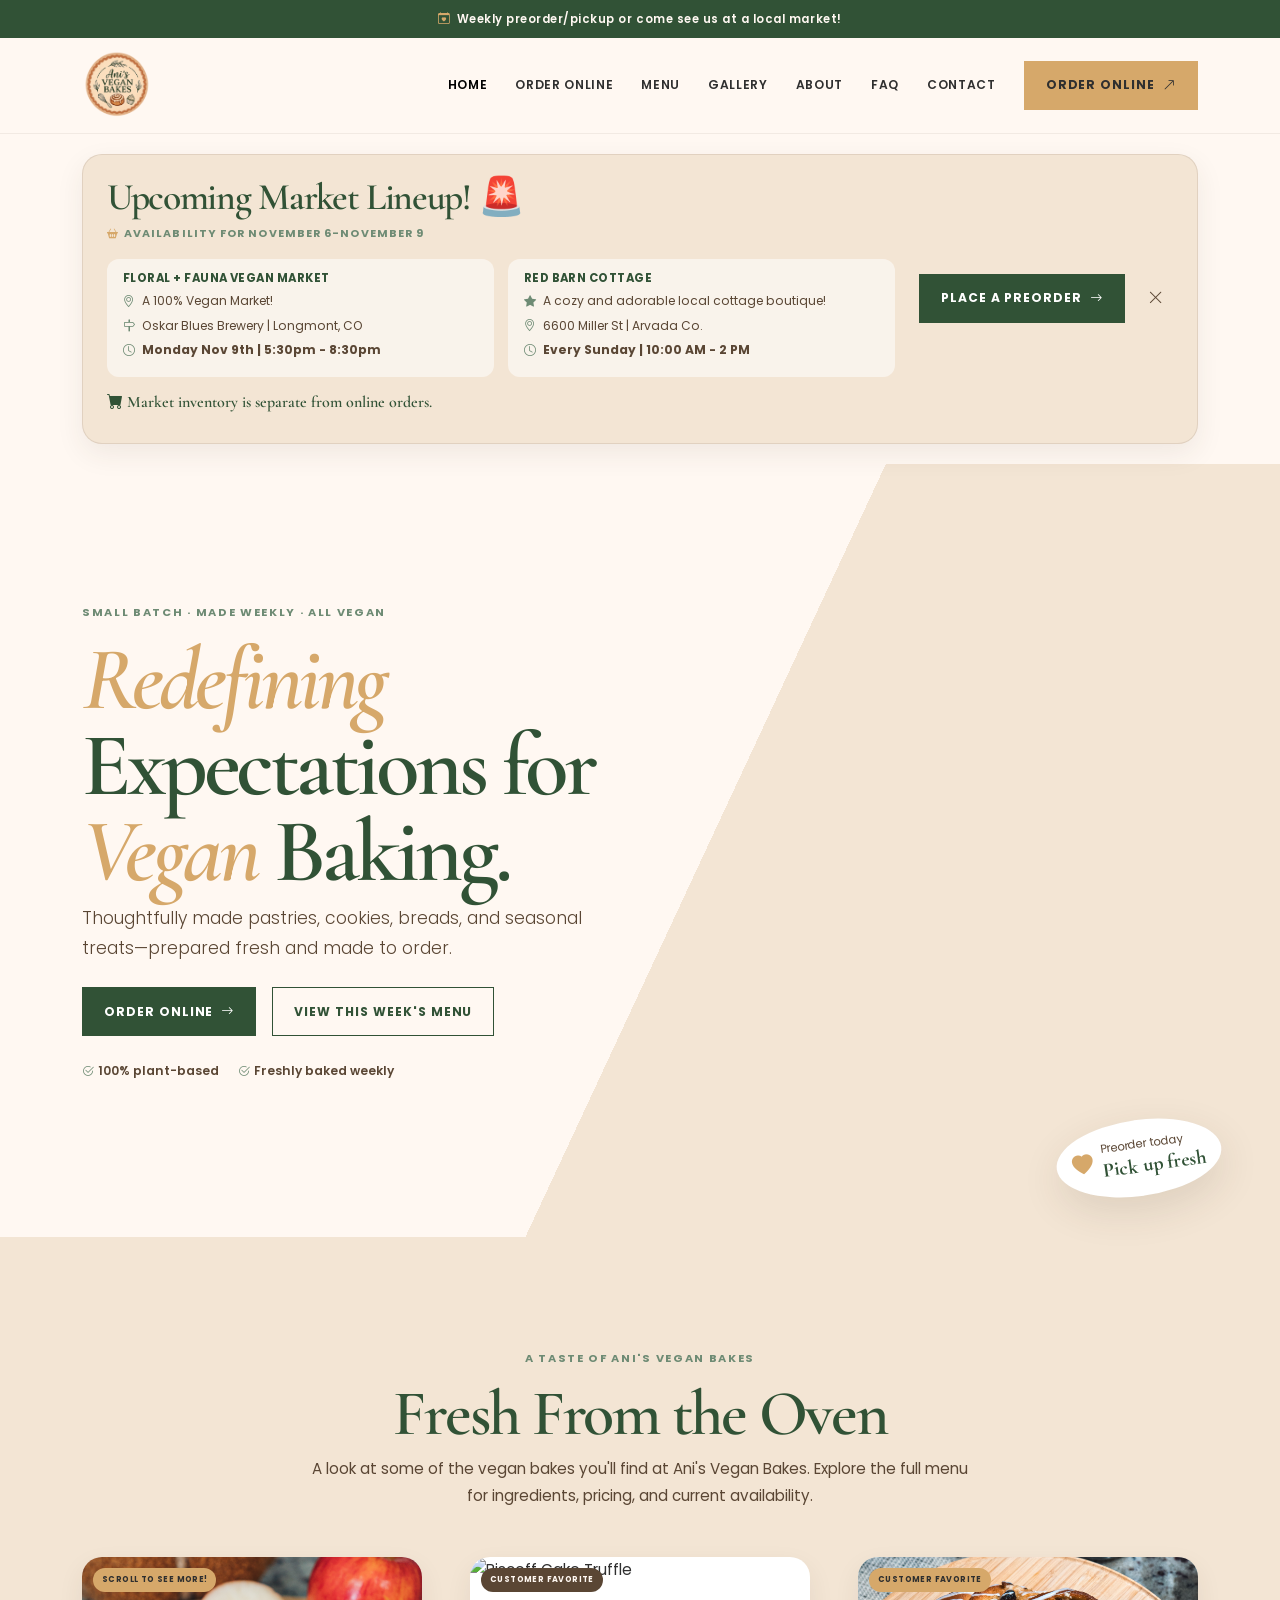
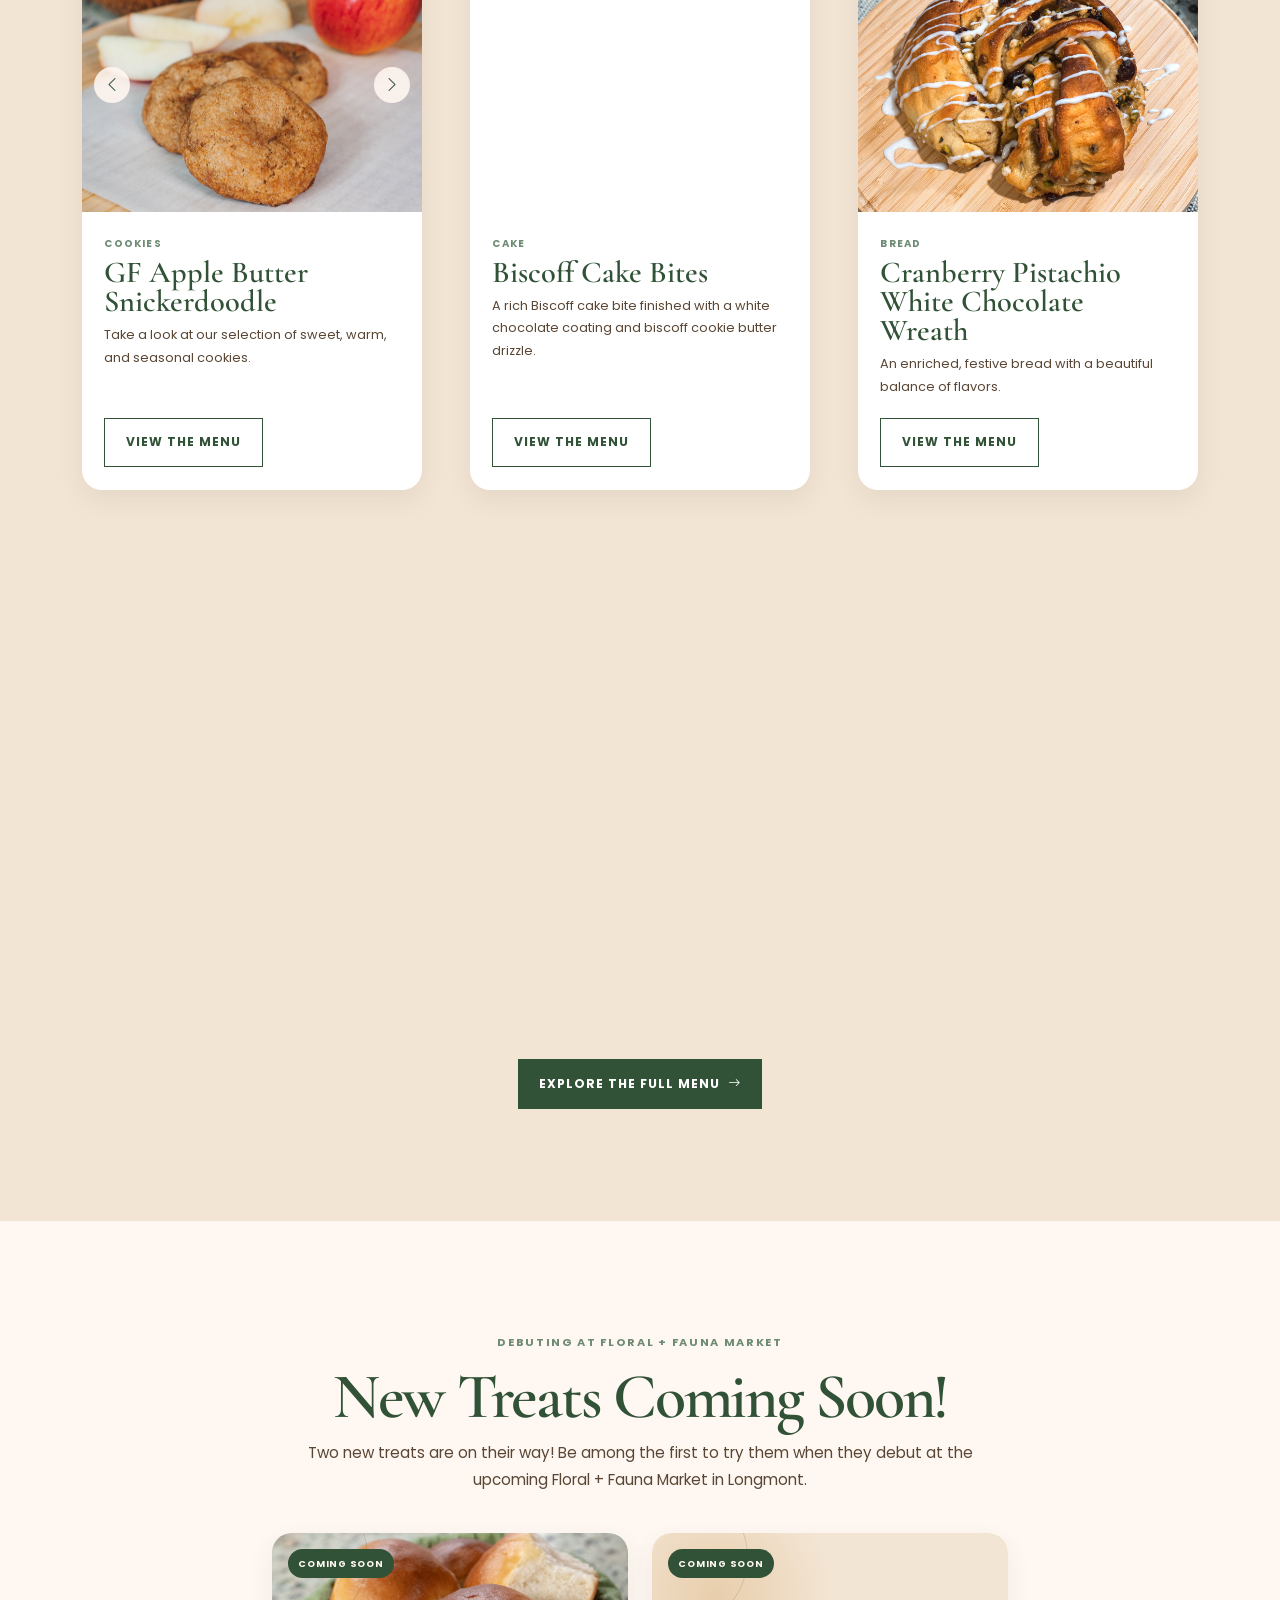
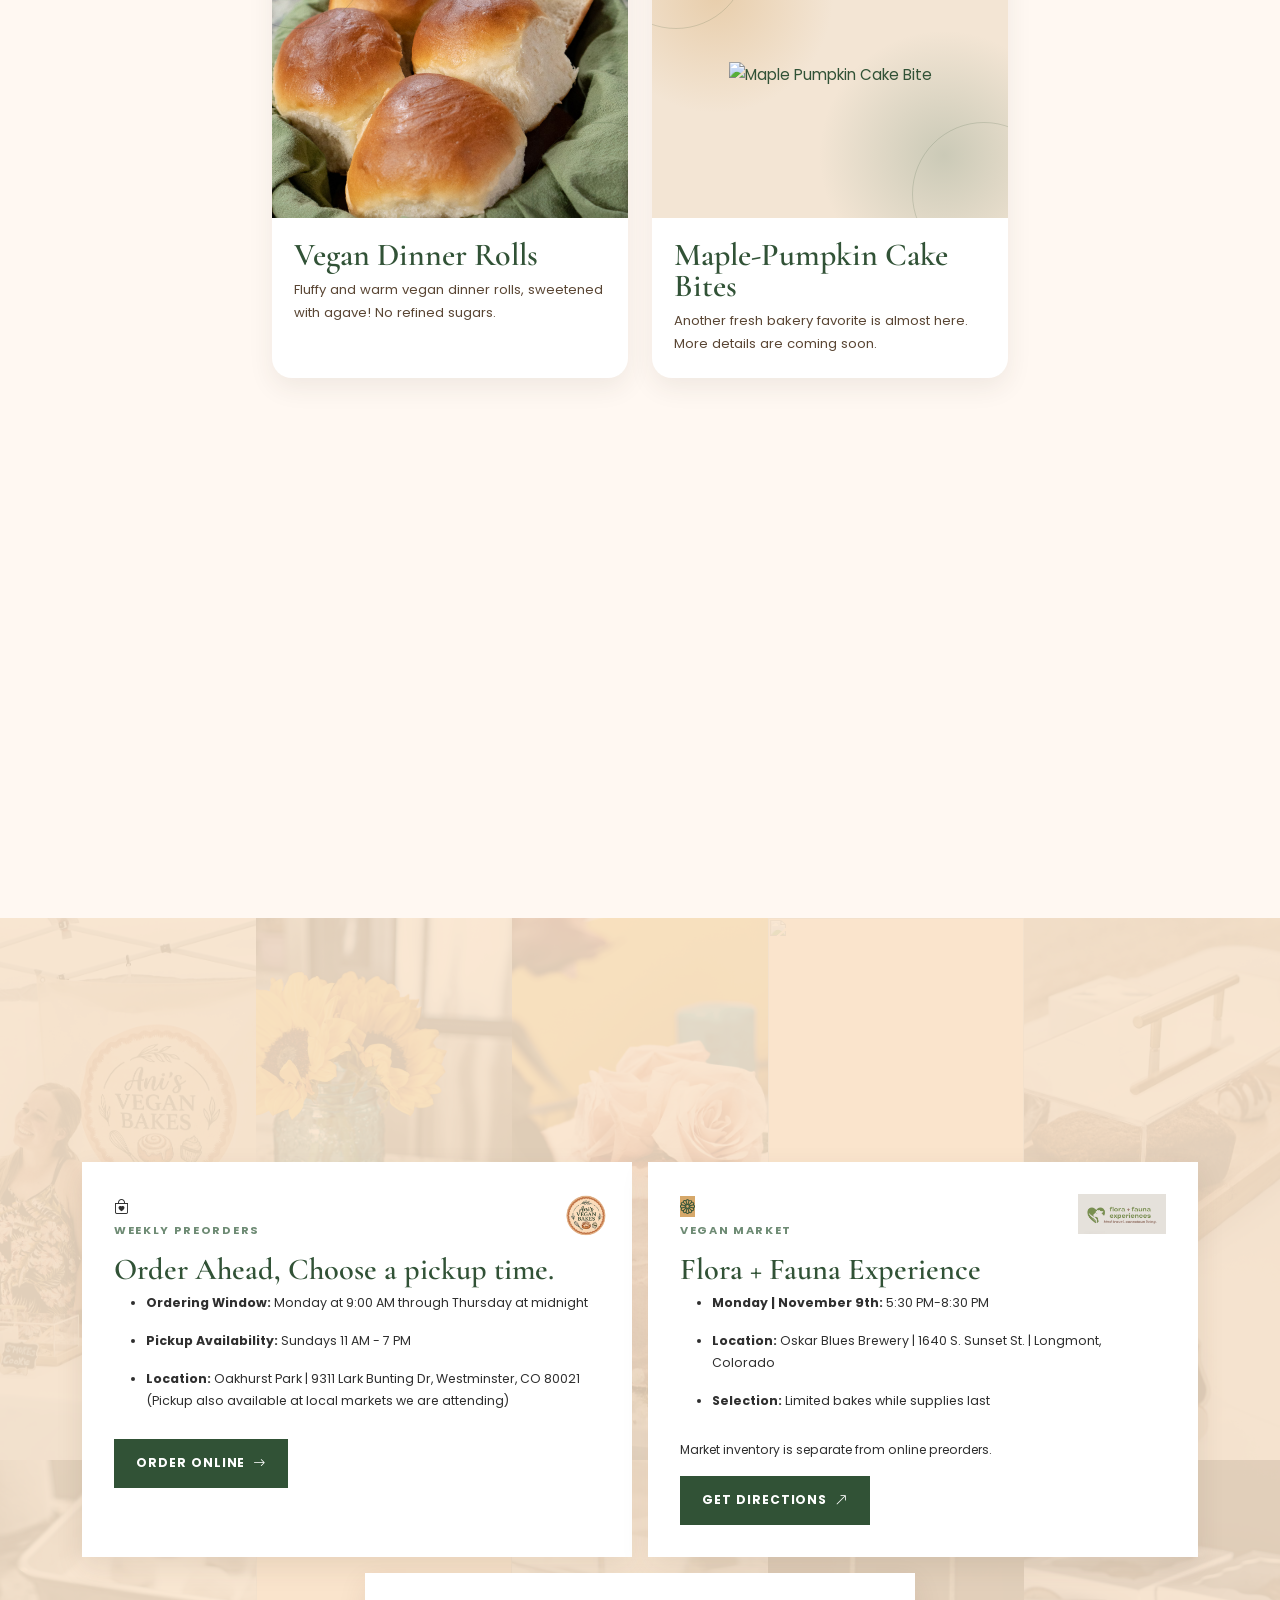
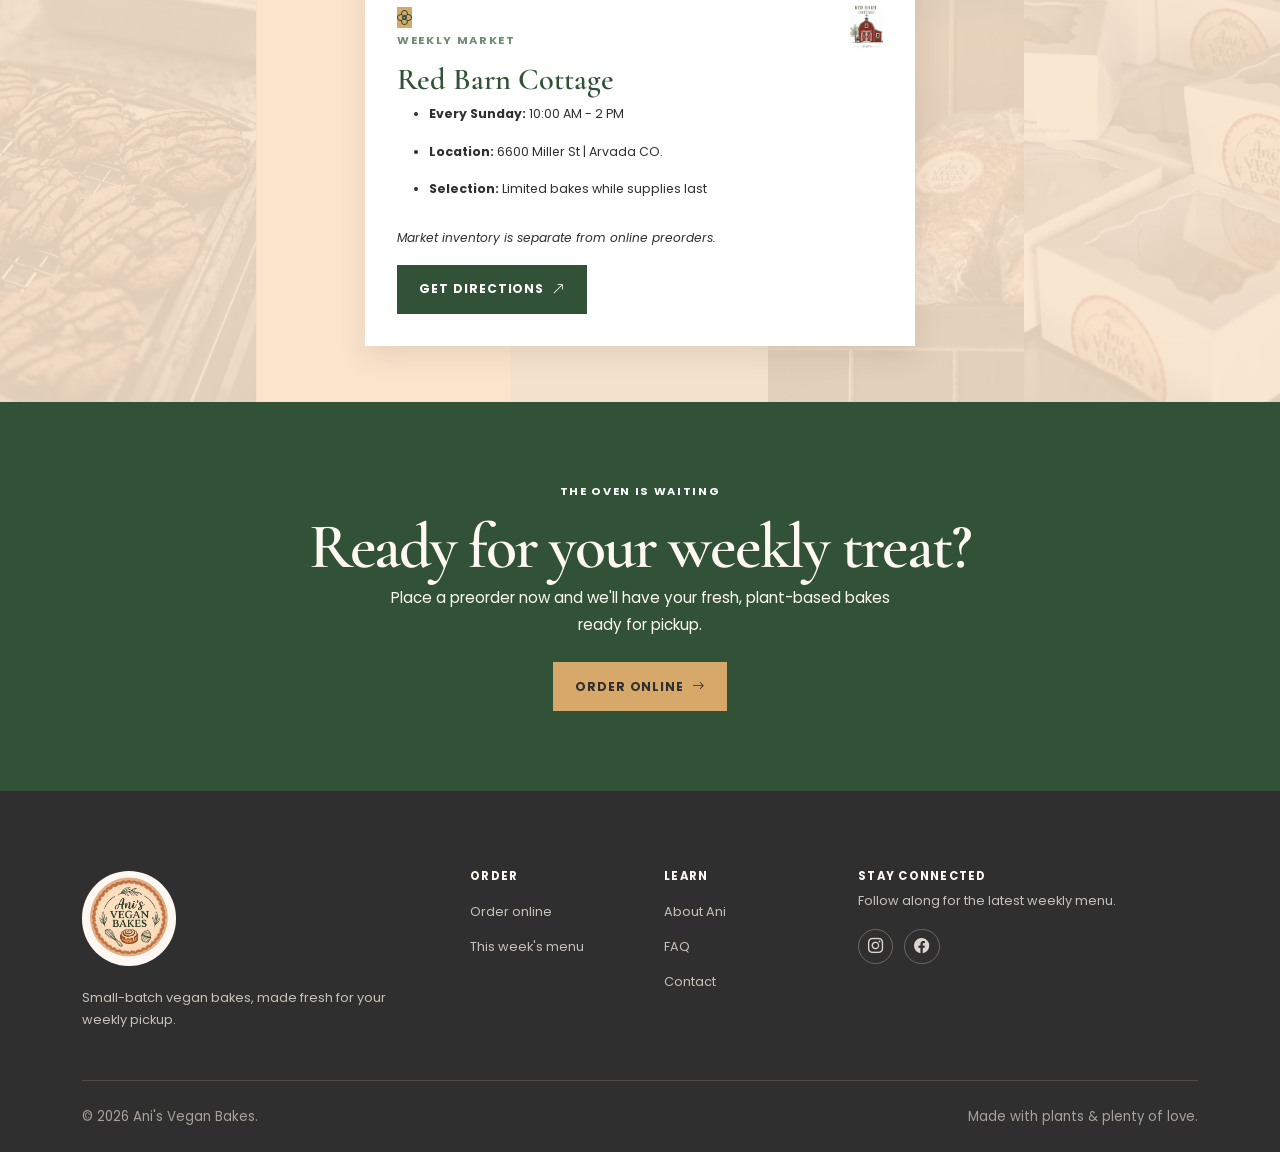
==== index.html @ 5d61d218 "Added pumpkin cake bite pictures into coming soon section." ====
<!DOCTYPE html>
<html lang="en">
  <head>
    <meta http-equiv="Content-Type" content="text/html; charset=UTF-8">
    <meta charset="utf-8">
    <meta name="viewport" content="width=device-width,initial-scale=1">
    <meta name="description" content="Preorder fresh, small-batch vegan bakes from Ani's Vegan Bakes for pickup at The Corner Bakery.">
    <meta name="theme-color" content="#315236">
    <title>Ani's Vegan Bakes | Preorder Fresh Vegan Bakes</title>
    <link rel="preconnect" href="https://fonts.googleapis.com">
    <link rel="preconnect" href="https://fonts.gstatic.com" crossorigin>
    <link href="https://fonts.googleapis.com/css2?family=Cormorant+Garamond:ital,wght@0,500;0,600;0,700;1,600&amp;family=Poppins:wght@400;500;600;700&amp;display=swap" rel="stylesheet">
    <link href="https://cdn.jsdelivr.net/npm/bootstrap@5.3.3/dist/css/bootstrap.min.css" rel="stylesheet">
    <link rel="stylesheet" href="https://cdn.jsdelivr.net/npm/bootstrap-icons@1.11.3/font/bootstrap-icons.min.css">
    <link rel="stylesheet" href="css/variables.css">
    <link rel="stylesheet" href="css/style.css">
    <link rel="stylesheet" href="css/responsive.css">
    <link rel="stylesheet" href="css/animations.css">
  </head>
  <body>
    <!-- Announcement and navigation -->
    <div class="announcement-bar">
      <i class="bi bi-calendar-heart" aria-hidden="true"></i>Weekly preorder/pickup or come see us at a local market!</div>
      <a class="skip-link" href="#main-content">Skip to main content</a>

      <header class="site-header">

        <nav class="navbar navbar-expand-lg" aria-label="Primary navigation">
          <div class="container">

            <a class="navbar-brand brand" href="index.html" aria-label="Ani's Vegan Bakes home">
            <img src="images/logo/anis-vegan-bakes-logo.png" alt="Ani's Vegan Bakes" width="1254" height="1254">
            </a>

            <button class="navbar-toggler" type="button" data-bs-toggle="collapse" data-bs-target="#mainNav" aria-controls="mainNav" aria-expanded="false" aria-label="Toggle navigation"><i class="bi bi-list" aria-hidden="true"></i></button>

            <div class="collapse navbar-collapse" id="mainNav">

              <ul class="navbar-nav ms-auto align-items-lg-center gap-lg-1">
                <li class="nav-item">
                  <a class="nav-link active" aria-current="page" href="index.html">Home</a>
                </li>

                <li class="nav-item">
                  <a class="nav-link" href="order.html">Order Online</a>
                </li>

                <li class="nav-item">
                  <a class="nav-link" href="menu.html">Menu</a>
                </li>

                <li class="nav-item">
                  <a class="nav-link" href="gallery.html">Gallery</a>
                </li>

                <li class="nav-item">
                  <a class="nav-link" href="about.html">About</a>
                </li>

                <li class="nav-item">
                  <a class="nav-link" href="faq.html">FAQ</a>
                </li>

                <li class="nav-item">
                  <a class="nav-link" href="contact.html">Contact</a>
                </li>
              </ul>

              <a class="btn btn-accent ms-lg-3" href="order.html">Order Online <i class="bi bi-arrow-up-right ms-1" aria-hidden="true"></i></a>

            </div>
          </div>
        </nav>
      </header>

      <!-- Temporary farmers market announcement: remove after August 16, 2026 -->
      <section class="market-announcement" data-market-announcement aria-labelledby="market-announcement-title">
        <div class="container">
          <div class="market-announcement__card">

            <div class="market-announcement__content">
              
              <h2 id="market-announcement-title" class="market-announcement__title">
                Upcoming Market Lineup! 🚨
              </h2>

              <p class="market-announcement__eyebrow"><i class="bi bi-basket2-fill" aria-hidden="true"></i>Availability for November 6-November 9</p>

              <div class="market-announcement__locations">

                <!-- <div class="market-announcement__location">
                  <h3>Online Pre-orders</h3>
                  <p>
                    <i class="bi bi-geo-alt" aria-hidden="true"></i>
                    Pre-order window will CLOSE at 12pm on Thursday 10/29 to prepare for Friday pickups!
                  </p>
                  <p>
                    <i class="bi bi-signpost" aria-hidden="true"></i>
                    Pickups available at Oakhurst Park and Red Barn Cottage
                  </p>
                  <p>
                    <i class="bi bi-clock" aria-hidden="true"></i>
                    <strong>There will be NO pickups this Sunday November 1st!</strong>
                  </p>
                </div> -->

                <div class="market-announcement__location">
                  <h3>Floral + Fauna Vegan Market</h3>
                  <p>
                    <i class="bi bi-geo-alt" aria-hidden="true"></i>
                    A 100% Vegan Market!
                  </p>
                  <p>
                    <i class="bi bi-signpost" aria-hidden="true"></i>
                    Oskar Blues Brewery | Longmont, CO
                  </p>
                  <p>
                    <i class="bi bi-clock" aria-hidden="true"></i>
                    <strong>Monday Nov 9th | 5:30pm - 8:30pm</strong>
                  </p>
                </div>

                <!-- <div class="market-announcement__location">
                  <h3>The Makers Hive Market</h3>
                  <p>
                    <i class="bi bi-geo-alt" aria-hidden="true"></i>
                    A curated market for local makers and community!
                  </p>
                  <p>
                    <i class="bi bi-signpost" aria-hidden="true"></i>
                    Foothills Mall | 215 E Foothills Pkwy | Fort Collins, CO
                  </p>
                  <p>
                    <i class="bi bi-clock" aria-hidden="true"></i>
                    <strong>Sunday October 25th | 12:30 AM-5:00 PM</strong>
                  </p>
                </div> -->

                <!-- <div class="market-announcement__location">
                  <h3>Feral Woman Market</h3>
                  <p>
                    <i class="bi bi-star-fill" aria-hidden="true"></i>
                    A lovely woman-owned neighborhood market!
                  </p>
                  <p>
                    <i class="bi bi-geo-alt" aria-hidden="true"></i>
                    9161 W 66th Ave | Arvada, CO
                  </p>
                  <p>
                    <i class="bi bi-clock" aria-hidden="true"></i>
                    <strong>Every Sunday| 10:00 PM - Close</strong>
                  </p>
                </div> -->

                <div class="market-announcement__location">
                  <h3>Red Barn Cottage</h3>
                  <p>
                    <i class="bi bi-star-fill" aria-hidden="true"></i>
                    A cozy and adorable local cottage boutique!
                  </p>
                  <p>
                    <i class="bi bi-geo-alt" aria-hidden="true"></i>
                    6600 Miller St | Arvada Co.
                  </p>
                  <p>
                    <i class="bi bi-clock" aria-hidden="true"></i>
                    <strong>Every Sunday | 10:00 AM - 2 PM</strong>
                  </p>
                </div>

              </div>

              <p></p>
              <span></span>
              <h5>
                <i class="bi bi-cart-fill" aria-hidden="true"></i>
                Market inventory is separate from online orders.
              </h5>

            </div>

            <div class="market-announcement__actions">
              <a class="btn btn-primary market-announcement__button" href="order.html">
                Place a Preorder
                <i class="bi bi-arrow-right ms-1" aria-hidden="true"></i>
              </a>

              <button class="market-announcement__dismiss" type="button" data-market-dismiss aria-label="Dismiss market announcement">
                <i class="bi bi-x-lg" aria-hidden="true"></i>
              </button>

            </div>

          </div>
        </div>
      </section>

      <main id="main-content">

        <!-- Conversion hero -->
        <section class="order-hero" aria-labelledby="hero-title">
          <div class="container">
            <div class="row align-items-center g-5">

              <div class="col-lg-6 reveal">
                <!-- <span class="pickup-pill"><i class="bi bi-geo-alt-fill" aria-hidden="true"></i>Pickup at Oakhurst Park, Westminster</span> -->

                <p class="eyebrow">Small batch &middot; made weekly &middot; all vegan</p>

                <!-- <h1 id="hero-title">Fresh Vegan<br>Baked Goods.<br><em>Made to Order.</em></h1> -->
                <h1 id="hero-title"><em>Redefining</em> Expectations for <em>Vegan</em> Baking.</h1>
                <p class="lead">Thoughtfully made pastries, cookies, breads, and seasonal treats&mdash;prepared fresh and made to order.</p>

                <div class="d-flex flex-wrap gap-3 mt-4">
                  <a class="btn btn-primary" href="order.html">Order Online <i class="bi bi-arrow-right ms-1" aria-hidden="true"></i></a>
                  <a class="btn btn-outline-primary" href="menu.html">View This Week's Menu</a>
                </div>

                <ul class="hero-benefits">
                  <li><i class="bi bi-check2-circle" aria-hidden="true"></i>100% plant-based</li>
                  <li><i class="bi bi-check2-circle" aria-hidden="true"></i>Freshly baked weekly</li>
                </ul>
              </div>

              <div class="col-lg-6 reveal reveal-delay-1">
                  <figure class="hero-image mb-0">

                    <video autoplay muted loop playsinline poster="images/hero/cranbread1.jpg" aria-label="Freshly baked cranberry pistachio bread">
                      <source src="images/hero/CranPistach.mp4" type="video/mp4"></source>
                    </video>

                    <figcaption class="hero-note">
                      <span class="hero-note-icon"><i class="bi bi-heart-fill" aria-hidden="true"></i></span>
                      <span>Preorder today<br><strong>Pick up fresh</strong></span>
                    </figcaption>

                  </figure>

                </div>
            </div>
          </div>
        </section>

        <!-- Homepage bakery showcase ---------------------------------------------------->
        <section class="section weekly-menu index-weekly-menu home-showcase" aria-labelledby="weekly-menu-title">
          <div class="container">

            <div class="home-showcase__intro text-center reveal">
              <p class="eyebrow">A taste of Ani's Vegan Bakes</p>
              <h2 id="weekly-menu-title">Fresh From the Oven</h2>
              <p>
                A look at some of the vegan bakes you'll find at Ani's Vegan Bakes.
                Explore the full menu for ingredients, pricing, and current availability.
              </p>
            </div>

            <div class="row g-4 g-lg-5">

              <article class="col-md-6 col-lg-4 reveal reveal-delay-1">
                <div class="home-bake-card">
                  <!-- <div class="home-bake-image">
                    <img src="images/products/fallcookies.png" alt="GF chocolate chip cookies and fall cookies">
                  </div> -->

                  <div
                    id="cookieShowcaseCarousel"
                    class="carousel slide home-bake-carousel"
                    data-bs-interval="false"
                    data-bs-touch="true"
                  >
                    <span class="product-badge badge-seasonal">Scroll to see more!</span>
                    <div class="carousel-inner">
                      <!-- <div class="carousel-item active">
                        <img
                          src="images/products/newgfcookie2.jpg"
                          alt="Gluten Free Oatmeal Chocolate Chip Cookie"
                        >
                      </div> -->

                      <!-- <div class="carousel-item active">
                        <img
                          src="images/products/pumpkin-cookies1.jpg"
                          alt="Hazelnut Chocolate Halloween Cookies"
                        >
                      </div> -->

                      <div class="carousel-item active">
                        <img
                          src="images/products/apple-cookies2.jpg"
                          alt="GF Apple Butter Snickerdoodle Cookies"
                        >
                      </div>

                      <!-- <div class="carousel-item">
                        <img
                          src="images/products/jack4.jpg"
                          alt="Jack Skellington Shortbread Cookie"
                        >
                      </div> -->
                    </div>

                    <button
                      class="carousel-control-prev home-bake-carousel__control"
                      type="button"
                      data-bs-target="#cookieShowcaseCarousel"
                      data-bs-slide="prev"
                    >
                      <i class="bi bi-chevron-left" aria-hidden="true"></i>
                      <span class="visually-hidden">Previous photo</span>
                    </button>

                    <button
                      class="carousel-control-next home-bake-carousel__control"
                      type="button"
                      data-bs-target="#cookieShowcaseCarousel"
                      data-bs-slide="next"
                    >
                      <i class="bi bi-chevron-right" aria-hidden="true"></i>
                      <span class="visually-hidden">Next photo</span>
                    </button>
                  </div>

                  <div class="home-bake-content">
                    <span class="menu-product-category">Cookies</span>
                    <!-- <h3>GF Chocolate Chip | Hazelnut Chocolate | GF Apple Butter Snickerdoodle | Cherry Amaretto Shortbread</h3> -->
                    <!-- <h3>Hazelnut Chocolate | GF Apple Butter Snickerdoodle | Cherry Amaretto Shortbread</h3> -->
                    <h3>GF Apple Butter Snickerdoodle</h3>
                    <p>Take a look at our selection of sweet, warm, and seasonal cookies.</p>

                    <a class="btn btn-outline-primary" href="menu.html">
                      View the Menu
                    </a>
                  </div>
                </div>
              </article>

              <article class="col-md-6 col-lg-4 reveal reveal-delay-2">
                <div class="home-bake-card">
                  <div class="home-bake-image">
                    <span class="product-badge badge-favorite">Customer Favorite</span>
                    <img src="images/products/biscofffinal.jpg" alt="Biscoff Cake Truffle">
                  </div>

                  <div class="home-bake-content">
                    <span class="menu-product-category">Cake</span>
                    <h3>Biscoff Cake Bites</h3>
                    <p>A rich Biscoff cake bite finished with a white chocolate coating and biscoff cookie butter drizzle.</p>

                    <a class="btn btn-outline-primary" href="menu.html">
                      View the Menu
                    </a>
                  </div>
                </div>
              </article>

              <article class="col-md-6 col-lg-4 reveal reveal-delay-3">
                <div class="home-bake-card">
                  <div class="home-bake-image">
                    <span class="product-badge badge-seasonal">Customer Favorite</span>
                    <img src="images/products/cranbread1.jpg" alt="Cranberry Pistachio White Chocolate Wreath Bread">
                  </div>

                  <div class="home-bake-content">
                    <span class="menu-product-category">Bread</span>
                    <h3>Cranberry Pistachio White Chocolate Wreath</h3>
                    <p>An enriched, festive bread with a beautiful balance of flavors.</p>

                    <a class="btn btn-outline-primary" href="menu.html">
                      View the Menu
                    </a>
                  </div>
                </div>
              </article>

              <!-- <article class="col-md-6 col-lg-4 reveal">
                <div class="home-bake-card">
                  <div class="home-bake-image">
                    <span class="product-badge badge-available">Seasonal Special!</span>
                    <img src="images/products/chai-orangecardy-split.jpeg" alt="Orange Cardamom and Chai Cinnamon Rolls">
                  </div>

                  <div class="home-bake-content">
                    <span class="menu-product-category">Fall Special</span>
                    <h3>Orange Cardamom | Chai Cinnamon Rolls</h3>
                    <p>A warm and perfectly spiced take on classic cinnamon rolls. Perfect for the Fall season!</p>

                    <a class="btn btn-outline-primary" href="menu.html">
                      View the Menu
                    </a>
                  </div>
                </div>
              </article> -->

              <article class="col-md-6 col-lg-4 reveal">
                <div class="home-bake-card">
                  <div class="home-bake-image">
                    <span class="product-badge badge-available">Seasonal Special!</span>
                    <img src="images/products/chai-roll-final.jpg" alt="Chai Cinnamon Rolls">
                  </div>

                  <div class="home-bake-content">
                    <span class="menu-product-category">Fall Special</span>
                    <h3>Chai Cinnamon Rolls</h3>
                    <p>A warm and perfectly spiced take on classic cinnamon rolls. Perfect for the Fall season!</p>

                    <a class="btn btn-outline-primary" href="menu.html">
                      View the Menu
                    </a>
                  </div>
                </div>
              </article>

              <article class="col-md-6 col-lg-4 reveal reveal-delay-1">
                <div class="home-bake-card">
                  <div class="home-bake-image">
                    <img src="images/products/PB1.jpg" alt="Pumpkin Bread">
                  </div>

                  <div class="home-bake-content">
                    <span class="menu-product-category">Bread</span>
                    <h3>Pumpkin Bread</h3>
                    <p>Soft, lightly spiced loaves made for slow mornings, sharing, and the Fall season.</p>

                    <a class="btn btn-outline-primary" href="menu.html">
                      View the Menu
                    </a>
                  </div>
                </div>
              </article>

              <article class="col-md-6 col-lg-4 reveal reveal-delay-2">
                <div class="home-bake-card">
                  <div class="home-bake-image">
                    <span class="product-badge badge-market">Gluten-Free!</span>
                    <img src="images/products/healthbar1.jpg" alt="Superfood Energy Bar">
                  </div>

                  <div class="home-bake-content">
                    <span class="menu-product-category">Energy Bar</span>
                    <h3>Superfood Energy Bar</h3>
                    <p>A naturally sweet, gluten-free bar with seeds, fruit, and dark chocolate.</p>

                    <a class="btn btn-outline-primary" href="menu.html">
                      View the Menu
                    </a>
                  </div>
                </div>
              </article>

            </div>

            <div class="home-menu-cta text-center">
              <a class="btn btn-primary" href="menu.html">
                Explore the Full Menu
                <i class="bi bi-arrow-right ms-1" aria-hidden="true"></i>
              </a>
            </div>

          </div>
        </section>

        <!-- Coming Soon market debut -->
        <section class="section coming-soon-section" aria-labelledby="coming-soon-title">
          <div class="container">
            <div class="coming-soon-intro text-center">
              <p class="eyebrow">Debuting at Floral + Fauna Market</p>
              <h2 id="coming-soon-title">New Treats Coming Soon!</h2>
              <p>
                Two new treats are on their way! Be among the first to try them
                when they debut at the upcoming Floral + Fauna Market in Longmont.
              </p>
            </div>

            <div class="row g-4 justify-content-center">
              <article class="col-md-6 col-lg-4">
                <div class="coming-soon-card">
                  <!-- Replace this placeholder with a photo when the product is ready. -->
                  <div class="coming-soon-placeholder coming-soon-placeholder--photo">
                    <span class="coming-soon-badge">Coming Soon</span>
                    <img src="images/products/dinner-roll1.jpg" alt="Vegan Dinner Rolls">
                    <!-- <i class="bi bi-stars"></i> -->
                    <!-- <span>New vegan bake</span> -->
                  </div>

                  <div class="coming-soon-card__content">
                    <!-- <p class="coming-soon-card__date">Debuting November 9!</p> -->
                    <h3>Vegan Dinner Rolls</h3>
                    <p>
                      Fluffy and warm vegan dinner rolls, sweetened with agave! No refined sugars.
                    </p>
                  </div>
                </div>
              </article>

              <article class="col-md-6 col-lg-4">
                <div class="coming-soon-card">
                  <!-- Replace this placeholder with a photo when the product is ready. -->
                  <div class="coming-soon-placeholder" aria-hidden="true">
                    <span class="coming-soon-badge">Coming Soon</span>
                    <img src="images/products/maplecakebite1.jpg" alt="Maple Pumpkin Cake Bite">
                    <!-- <i class="bi bi-stars"></i> -->
                    <!-- <span>New Bake</span> -->
                  </div>

                  <div class="coming-soon-card__content">
                    <!-- <p class="coming-soon-card__date">Debuting November 9!</p> -->
                    <h3>Maple-Pumpkin Cake Bites</h3>
                    <p>
                      Another fresh bakery favorite is almost here. More
                      details are coming soon.
                    </p>
                  </div>
                </div>
              </article>
            </div>

            <!-- <aside class="coming-soon-callout text-center" aria-labelledby="coming-soon-callout-title">
              <p class="eyebrow">A first taste awaits</p>
              <h3 id="coming-soon-callout-title">Be the First to Try Them!</h3>
              <p>
                Our newest treats are debuting at the market on Monday, November 9.
                Stop by and see what we've been baking!
              </p>
            </aside> -->
          </div>
        </section>

        <!-- Process -->
        <section class="section how-it-works preorder-process" aria-labelledby="process-title">
          <div class="container">

            <div class="section-intro text-center reveal">
              <p class="eyebrow">Simple from oven to you</p>
              <h2 id="process-title">How Preorders Work</h2>
            </div>

            <div class="row g-4 mt-2">

              <article class="col-md-4 reveal">
                <div class="process-step">
                  <span class="process-icon">
                  <i class="bi bi-basket2" aria-hidden="true">
                  </i>
                  </span>
                  <h3>1. Choose your bakes</h3>
                  <p>Build your order from this week's menu.</p>
                </div>
              </article>

              <article class="col-md-4 reveal reveal-delay-1">
                <div class="process-step">
                  <span class="process-icon">
                  <i class="bi bi-calendar-check" aria-hidden="true">
                  </i>
                  </span>
                  <h3>2. Choose a pick-up time and location.</h3>
                  <p>Pick up each Sunday. Select the pick-up time and location that works best for you.</p>
                </div>
              </article>

              <article class="col-md-4 reveal reveal-delay-2">
                <div class="process-step">
                  <span class="process-icon">
                  <i class="bi bi-heart" aria-hidden="true">
                  </i>
                  </span>
                  <h3>3. Pick up &amp; enjoy</h3>
                  <p>Collect your fresh order at your desired pickup location.</p>
                </div>
              </article>

            </div>
          </div>
        </section>

        <!-- Weekly availability -->
        <section id="where-to-find-us" class="section availability-section" aria-labelledby="availability-title">
          <div class="availability-section__photos" aria-hidden="true">
            <img src="images/gallery/gallery-17.jpg" alt="">
            <img src="images/gallery/gallery-02.jpg" alt="">
            <img src="images/gallery/gallery-03.jpg" alt="">
            <img src="images/gallery/gallery-04.jpg" alt="">
            <img src="images/gallery/gallery-23.jpg" alt="">
            <img src="images/gallery/gallery-12.jpg" alt="">
            <img src="images/gallery/gallery-07.jpg" alt="">
            <img src="images/gallery/gallery-19.jpg" alt="">
            <img src="images/gallery/gallery-09.jpg" alt="">
            <img src="images/gallery/gallery-10.jpg" alt="">
          </div>

          <div class="container">

            <div class="section-intro text-center reveal">
              <p class="eyebrow">Fresh bakes every Sunday</p>
              <h2 id="availability-title">Where to Find Us</h2>
              <p>
                Preorder ahead for Sunday pickup, or find a limited selection at a local market while supplies last.
              </p>
            </div>

            <div class="row g-3 mt-2 justify-content-center">

              <article class="col-md-6 col-xl-6 reveal">
                <div class="availability-card availability-card--preorder">
                  <img
                    class="availability-card__logo"
                    src="images/logo/anis-vegan-bakes-logo.png"
                    alt="Ani's Vegan Bakes"
                  >
                  
                  <span class="availability-card__icon">
                    <i class="bi bi-bag-heart" aria-hidden="true"></i>
                  </span>

                  <p class="eyebrow">Weekly preorders</p>
                  <h4>Order Ahead, Choose a pickup time.</h4>

                  <ul class="availability-card__details">
                    <li>
                      <strong>Ordering Window:</strong> Monday at 9:00 AM through Thursday at midnight
                    </li>

                    <li>
                      <strong>Pickup Availability:</strong> Sundays 11 AM - 7 PM
                    </li>

                    <!-- <li>
                      <strong>This week, our pickup day is on Friday 10/30 instead of Sunday. Get your Halloween treats before the big day!</strong>
                    </li> -->

                    <li>
                      <strong>Location:</strong> Oakhurst Park | 9311 Lark Bunting Dr, Westminster, CO 80021 (Pickup also available at local markets we are attending)
                    </li>
                  </ul>

                  <a class="btn btn-primary" href="order.html">
                    Order Online
                    <i class="bi bi-arrow-right ms-1" aria-hidden="true"></i>
                  </a>
                </div>
              </article>

              <!-- <article class="col-md-6 col-xl-6 reveal">
                <div class="availability-card availability-card--preorder">
                  <img
                    class="availability-card__logo"
                    src="images/logo/hivemarketlogo.jpg"
                    alt="The Makers Hive Market logo"
                  >
                  
                  <span class="availability-card__icon">
                    <i class="bi bi-flower1" aria-hidden="true"></i>
                  </span>

                  <p class="eyebrow">Special Market</p>
                  <h4>The Makers Hive Market</h4>

                  <ul class="availability-card__details">
                    <li>
                      <strong>Sunday | October 25th:</strong> 12:00 PM - 5:00 PM
                    </li>

                    <li>
                      <strong>Location:</strong> Foothills Mall | 215 E Foothills Pkwy | Fort Collins, CO (Pickup also available at local markets we are attending)
                    </li>

                    <li>
                      <strong>Selection:</strong> Limited bakes while supplies last
                    </li>
                  </ul>

                  <p class="availability-card__note">
                    Market inventory is separate from online preorders.
                  </p>

                  <a
                    class="btn btn-primary"
                    href="https://maps.app.goo.gl/A95hVEsCFttZu3km6"
                    target="_blank"
                    rel="noopener noreferrer"
                  >
                    Get Directions
                    <i class="bi bi-arrow-up-right ms-1" aria-hidden="true"></i>
                  </a>

                </div>
              </article> -->

              <!-- <article class="col-md-6 col-xl-4 reveal reveal-delay-1">
                <div class="availability-card availability-card--market">
                  <img
                    class="availability-card__logo"
                    src="https://images.squarespace-cdn.com/content/v1/61ead152633d1768a5d3089f/eeeed6d2-30e7-4e41-94cb-3120ee53e76f/arvadaLogo.png?format=1500w"
                    alt="Arvada Farmers Market Logo"
                  >

                  <span class="availability-card__icon">
                    <i class="bi bi-basket2" aria-hidden="true"></i>
                  </span>

                  <p class="eyebrow">Available at the market</p>
                  <h3>Arvada Farmers Market</h3>

                  <ul class="availability-card__details">
                    <li>
                      <strong>Sunday | September 27th:</strong> 9:00 AM-1:30 PM
                    </li>

                    <li>
                      <strong>Location:</strong> 5702 Olde Wadsworth Blvd | Arvada, Colorado
                    </li>

                    <li>
                      <strong>Selection:</strong> Limited bakes while supplies last
                    </li>
                  </ul>

                  <p class="availability-card__note">
                    Market inventory is separate from online preorders.
                  </p>

                  <a
                    class="btn btn-primary"
                    href="https://maps.app.goo.gl/P623jByMwzkKXZqQ6"
                    target="_blank"
                    rel="noopener noreferrer"
                  >
                    Get Directions
                    <i class="bi bi-arrow-up-right ms-1" aria-hidden="true"></i>
                  </a>
                </div>
              </article> -->

              <article class="col-md-6 col-xl-6 reveal reveal-delay-1">
                <div class="availability-card availability-card--market">
                  
                  <img
                    class="availability-card__logo"
                    src="images/logo/floraandfauna.jpg"
                    alt="Flora and Fauna Experience"
                  >
                  
                  <span class="availability-card__icon">
                    <i class="bi bi-flower1" aria-hidden="true"></i>
                  </span>

                  <p class="eyebrow">Vegan Market</p>
                  <h4>Flora + Fauna Experience</h4>

                  <ul class="availability-card__details">
                    <li>
                      <strong>Monday | November 9th:</strong> 5:30 PM-8:30 PM
                    </li>

                    <li>
                      <strong>Location:</strong> Oskar Blues Brewery | 1640 S. Sunset St. | Longmont, Colorado
                    </li>

                    <li>
                      <strong>Selection:</strong> Limited bakes while supplies last
                    </li>
                  </ul>

                  <p class="availability-card__note">
                    Market inventory is separate from online preorders.
                  </p>

                  <a
                    class="btn btn-primary"
                    href="https://maps.app.goo.gl/kBSq4DKMQMdNCJFj8"
                    target="_blank"
                    rel="noopener noreferrer"
                  >
                    Get Directions
                    <i class="bi bi-arrow-up-right ms-1" aria-hidden="true"></i>
                  </a>
                </div>
              </article>

              <!-- <article class="col-md-6 col-xl-6 reveal reveal-delay-1">
                <div class="availability-card availability-card--market">
                  
                  <img
                    class="availability-card__logo"
                    src="images/logo/feralwomanlogo.jpg"
                    alt="Feral Woman Market"
                  >
                  
                  <span class="availability-card__icon">
                    <i class="bi bi-flower1" aria-hidden="true"></i>
                  </span>

                  <p class="eyebrow">Weekly Market</p>
                  <h4>Feral Woman Market</h4>

                  <ul class="availability-card__details">
                    <li>
                      <strong>Every Sunday:</strong> 10:00 AM PM-6:00 PM
                    </li>

                    <li>
                      <strong>Location:</strong> 9161 W 66th Ave | Arvada, CO
                    </li>

                    <li>
                      <strong>Selection:</strong> Limited bakes while supplies last
                    </li>
                  </ul>

                  <p class="availability-card__note">
                    <em>Market inventory is separate from online preorders.</em>
                  </p>

                  <a
                    class="btn btn-primary"
                    href="https://maps.app.goo.gl/HPafJE8EMZdsU3m2A"
                    target="_blank"
                    rel="noopener noreferrer"
                  >
                    Get Directions
                    <i class="bi bi-arrow-up-right ms-1" aria-hidden="true"></i>
                  </a>
                </div>
              </article> -->

              <article class="col-md-6 col-xl-6 reveal reveal-delay-1">
                <div class="availability-card availability-card--market">
                  
                  <img
                    class="availability-card__logo"
                    src="images/logo/red-barn-cottage.jpeg"
                    alt="Red Barn Cottage"
                  >
                  
                  <span class="availability-card__icon">
                    <i class="bi bi-flower2" aria-hidden="true"></i>
                  </span>

                  <p class="eyebrow">Weekly Market</p>
                  <h4>Red Barn Cottage</h4>

                  <ul class="availability-card__details">
                    <li>
                      <strong>Every Sunday:</strong> 10:00 AM - 2 PM
                    </li>

                    <li>
                      <strong>Location:</strong> 6600 Miller St | Arvada CO.
                    </li>

                    <li>
                      <strong>Selection:</strong> Limited bakes while supplies last
                    </li>
                  </ul>

                  <p class="availability-card__note">
                    <em>Market inventory is separate from online preorders.</em>
                  </p>

                  <a
                    class="btn btn-primary"
                    href="https://maps.app.goo.gl/BpmQafUGVjjLuGWe7"
                    target="_blank"
                    rel="noopener noreferrer"
                  >
                    Get Directions
                    <i class="bi bi-arrow-up-right ms-1" aria-hidden="true"></i>
                  </a>
                </div>
              </article>

            </div>
          </div>
        </section>

        <!-- Primary CTA -->
        <section class="preorder-cta" aria-labelledby="cta-title">
          <div class="container text-center reveal">
            <p class="eyebrow text-white">The oven is waiting</p>
            <h2 id="cta-title">Ready for your weekly treat?</h2>
            <p class="mx-auto mb-4" style="max-width:34rem">Place a preorder now and we'll have your fresh, plant-based bakes ready for pickup.</p>
            <a class="btn btn-accent" href="order.html">Order Online <i class="bi bi-arrow-right ms-1" aria-hidden="true"></i></a>
          </div>
        </section>

      </main>
          <!-- Footer -->
      <footer class="site-footer">
        <div class="container">
          <div class="row g-5 pb-5">

            <div class="col-lg-4">
              <a class="brand footer-brand" href="index.html">
              <img src="images/logo/anis-vegan-bakes-logo.png" alt="Ani's Vegan Bakes" width="1254" height="1254">
              </a>
              <p class="mt-3 mb-0">Small-batch vegan bakes, made fresh for your weekly pickup.</p>
            </div>

            <div class="col-6 col-lg-2">
              <h2 class="footer-title">Order</h2>

              <ul class="footer-links">
                <li>
                  <a href="order.html">Order online</a>
                </li>

                <li>
                  <a href="menu.html">This week's menu</a>
                </li>

              </ul>
            </div>

            <div class="col-6 col-lg-2">
              <h2 class="footer-title">Learn</h2>

              <ul class="footer-links">
                <li>
                  <a href="about.html">About Ani</a>
                </li>

                <li>
                  <a href="faq.html">FAQ</a>
                </li>

                <li>
                  <a href="contact.html">Contact</a>
                </li>

              </ul>
            </div>

            <div class="col-lg-4">
              <h2 class="footer-title">Stay connected</h2>
              <p>Follow along for the latest weekly menu.</p>

              <div class="social-links">
                <a href="https://www.instagram.com/anisveganbakes/" aria-label="Instagram"><i class="bi bi-instagram" aria-hidden="true"></i></a>
                <a href="https://www.facebook.com/people/Anis-Vegan-Bakes/61592842460090/" aria-label="Facebook"><i class="bi bi-facebook" aria-hidden="true"></i></a>
              </div>

            </div>
          </div>

          <div class="footer-bottom d-flex flex-column flex-sm-row justify-content-between gap-2">
            <small>&copy; <span data-current-year>
            </span> Ani's Vegan Bakes.</small>
            <small>Made with plants &amp; plenty of love.</small>
          </div>

        </div>
      </footer>

      <button class="back-to-top" type="button" aria-label="Back to top"><i class="bi bi-arrow-up" aria-hidden="true"></i></button>
      <script src="https://cdn.jsdelivr.net/npm/bootstrap@5.3.3/dist/js/bootstrap.bundle.min.js"></script>
      <script src="js/main.js"></script>
      <script src="js/animations.js"></script>
      <script src="js/market-announcement.js"></script>

  </body>
</html>
---- css/variables.css ----
:root { 
  --green: #315236; 
  --green-soft: #6e8b74; 
  --cream: #fff8f2; 
  --tan: #f3e5d4; 
  --brown: #5a4634; 
  --dark: #2f2f2f; 
  --accent: #d6a86a; 
  --white: #fff; 
  --heading: 'Cormorant Garamond', Georgia, serif; 
  --body: 'Poppins', sans-serif; 
  --shadow: 0 14px 40px rgba(68, 52, 36, .12); 
  --radius: 1.25rem; 
}
---- css/style.css ----
/* -----------------------------BASE----------------------------------- */
html { 
  scroll-behavior: smooth; 
} 

body { 
  background: var(--cream); 
  color: var(--dark); 
  font-family: var(--body); 
  font-size: .95rem; 
  line-height: 1.75; 
} 

h1,h2,h3,h4,h5 { 
  color: var(--green); 
  font-family: var(--heading); 
  font-weight: 600; 
  line-height: .96; 
} 

h1 { 
  font-size: clamp(3.8rem, 7vw, 6.7rem); 
  letter-spacing: -.045em; 
} 

h2 { 
  font-size: clamp(2.8rem, 5vw, 4.35rem); 
  letter-spacing: -.035em; 
} 

h3 { 
  font-size: 2rem; 
}

h4 { 
  font-size: 1.9rem; 
}

h5 { 
  font-size: 1rem; 
} 

h1 em,h2 em { 
  color: var(--accent); 
} 

a { 
  color: inherit; 
  text-decoration: none; 
} 

img { 
  display: block; 
  max-width: 100%; 
  object-fit: cover; 
} 

.skip-link { 
  background: var(--green); 
  color: white; 
  left: 1rem; 
  padding: .65rem 1rem; 
  position: absolute; 
  top: -5rem; 
  z-index: 10000; 
} 

.skip-link:focus { 
  top: 1rem; 
} 

.section { 
  padding: 7rem 0; 
} 

.section-cream { 
  background: var(--cream); 
} 

.section-tan { 
  background: var(--tan); 
} 

.section-intro { 
  margin-inline: auto; 
  max-width: 40rem; 
} 

.section-intro > p:last-child, .section-copy { 
  color: #645b53; 
} 

.eyebrow { 
  color: var(--green-soft); 
  font-size: .7rem; 
  font-weight: 700; 
  letter-spacing: .15em; 
  margin-bottom: .9rem; 
  text-transform: uppercase; 
} 

.btn { 
  border-radius: 0; 
  font-size: .76rem; 
  font-weight: 700; 
  letter-spacing: .08em; 
  padding: .9rem 1.3rem; 
  text-transform: uppercase; 
} 

.btn-primary { 
  background: var(--green); 
  border-color: var(--green); 
} 

.btn-primary:hover, .btn-primary:focus { 
  background: var(--brown); 
  border-color: var(--brown); 
} 

.btn-accent { 
  background: var(--accent); 
  border-color: var(--accent); 
  color: var(--dark); 
} 

.btn-accent:hover, .btn-accent:focus { 
  background: #edc483; 
  border-color: #edc483; 
  color: var(--dark); 
} 

.btn-outline-primary { 
  border-color: var(--green); 
  color: var(--green); 
} 

.btn-outline-primary:hover, .btn-outline-primary:focus { 
  background: var(--green); 
  border-color: var(--green); 
} 

.text-link { 
  border-bottom: 1px solid var(--accent); 
  color: var(--green); 
  display: inline-block; 
  font-size: .78rem; 
  font-weight: 700; 
  letter-spacing: .08em; 
  padding-bottom: .3rem; 
  text-transform: uppercase; 
}

/* -----------------------------HEADER SECTION----------------------------------- */
.site-header { 
  background: rgba(255,248,242,.94); 
  border-bottom: 1px solid rgba(90,70,52,.08); 
  position: sticky; 
  top: 0; 
  z-index: 1020; 
} 

.navbar { 
  padding: .45rem 0; 
} 

.brand { 
  display: inline-flex; 
  line-height: 1; 
} 

.brand img { 
  height: 4.4rem; 
  object-fit: contain; 
  width: 4.4rem; 
} 

.nav-link { 
  color: var(--dark); 
  font-size: .76rem; 
  font-weight: 600; 
  letter-spacing: .055em; 
  padding-inline: .75rem !important; 
  text-transform: uppercase; 
} 

.nav-link:hover, .nav-link.active { 
  color: var(--green); 
} 

.navbar-toggler { 
  border: 0; 
  color: var(--green); 
  font-size: 1.75rem; 
  padding: .15rem; 
} 

.navbar-toggler:focus { 
  box-shadow: 0 0 0 .2rem rgba(49,82,54,.22); 
}

/* -----------------------------HERO SECTION----------------------------------- */
.hero { 
  overflow: hidden; 
  padding: 4.5rem 0 6rem; 
} 

.hero-copy { 
  padding: 2rem 0; 
} 

.hero .lead { 
  color: #625a52; 
  font-size: 1.04rem; 
  margin-top: 1.5rem; 
  max-width: 34rem; 
} 

.hero-image { 
  margin-left: auto; 
  max-width: 33rem; 
  position: relative; 
} 

.hero-image img,
.hero-image video {
  aspect-ratio: 4 / 4.7;
  border-radius: 10rem 10rem 1.5rem 1.5rem;
  height: 100%;
  object-fit: cover;
  width: 100%;
}

.hero-note { 
  align-items: center; 
  background: var(--white); 
  border-radius: 50%; 
  bottom: -2.5rem; 
  box-shadow: var(--shadow); 
  color: var(--brown); 
  display: flex; 
  font-size: .72rem; 
  line-height: 1.4; 
  padding: 1rem; 
  position: absolute; 
  right: -1.5rem; 
  text-align: left; 
  transform: rotate(-8deg); 
} 

.hero-note strong { 
  color: var(--green); 
  font-family: var(--heading); 
  font-size: 1.25rem; 
} 

.hero-note-icon { 
  color: var(--accent); 
  font-size: 1.3rem; 
  margin-right: .55rem; 
}

/* -------------------------------CARDS------------------------------------ */
.bake-card { 
  background: var(--white); 
  box-shadow: 0 8px 22px rgba(68,52,36,.06); 
  display: block; 
  overflow: hidden; 
} 

.image-wrap { 
  overflow: hidden; 
} 

.bake-card img { 
  aspect-ratio: 4 / 4.9; 
  transition: transform .55s ease; 
  width: 100%; 
} 

.bake-card:hover img { 
  transform: scale(1.07); 
} 

.bake-card-body { 
  align-items: baseline; 
  display: flex; 
  justify-content: space-between; 
  padding: 1.25rem 1.3rem; 
} 

.bake-card h3 { 
  font-size: 1.8rem; 
  margin: 0; 
} 

.bake-card span { 
  color: var(--green-soft); 
  font-size: .65rem; 
  font-weight: 600; 
  letter-spacing: .04em; 
  text-align: right; 
  text-transform: uppercase; 
}



/* -----------------------------ABOUT/LOCATIONS----------------------------------- */
.purpose-image { 
  position: relative; 
} 

.purpose-image img { 
  aspect-ratio: 1.2; 
  border-radius: var(--radius); 
  width: 100%; 
} 

.purpose-stamp { 
  align-items: center; 
  background: var(--accent); 
  border-radius: 50%; 
  bottom: -2rem; 
  color: var(--green); 
  display: flex; 
  font-family: var(--heading); 
  font-size: 1.25rem; 
  height: 8rem; 
  justify-content: center; 
  line-height: 1.1; 
  position: absolute; 
  right: -1.5rem; 
  text-align: center; 
  transform: rotate(10deg); 
  width: 8rem; 
} 

.purpose-stamp strong { 
  font-size: 1.55rem; 
} 

.location-card { 
  background: rgba(255,255,255,.58); 
  height: 100%; 
  min-height: 18rem; 
  padding: 2.1rem; 
} 

.location-featured { 
  background: var(--green); 
  color: var(--cream); 
} 

.location-featured h3, .location-featured .card-kicker, .location-featured .text-link { 
  color: var(--cream); 
} 

.location-featured .text-link { 
  border-color: var(--accent); 
} 

.card-kicker { 
  color: var(--green-soft); 
  font-size: .64rem; 
  font-weight: 700; 
  letter-spacing: .12em; 
  text-transform: uppercase; 
} 

.card-icon { 
  color: var(--accent); 
  display: block; 
  font-size: 2rem; 
  margin: 1.5rem 0; 
} 

.location-card h3 { 
  font-size: 2.1rem; 
} 

.location-card p:not(.card-kicker) { 
  font-size: .83rem; 
}

.about-values {
  padding-top: 2rem;
  padding-bottom: 4rem;
}

.about-portrait img {
  height: 100%;
  object-fit: cover;
  width: 100%;
  padding-top: 2rem;
  padding-bottom: 2rem;
}

/* -----------------------------REVIEWS/SOCIALS----------------------------------- */
.quote-card { 
  background: var(--white); 
  border-radius: var(--radius); 
  height: 100%; 
  margin: 0; 
  padding: 2.2rem; 
} 

.quote-icon { 
  color: var(--accent); 
  font-size: 2rem; 
} 

.quote-card p { 
  color: var(--brown); 
  font-family: var(--heading); 
  font-size: 1.75rem; 
  line-height: 1.15; 
  margin: 1rem 0 1.3rem; 
} 

.quote-card footer { 
  color: var(--green-soft); 
  font-size: .7rem; 
  font-weight: 700; 
  letter-spacing: .08em; 
  text-transform: uppercase; 
} 

.instagram-section { 
  background: var(--tan); 
  padding: 5.5rem 0 0; 
} 

.instagram-section h2 a { 
  color: var(--green); 
  text-decoration: underline; 
  text-decoration-color: var(--accent); 
  text-underline-offset: .18em; 
} 

.instagram-grid { 
  display: grid; 
  grid-template-columns: repeat(5,1fr); 
} 

.instagram-grid a { 
  overflow: hidden; 
} 

.instagram-grid img { 
  aspect-ratio: 1; 
  transition: transform .5s ease; 
  width: 100%; 
} 

.instagram-grid a:hover img { 
  transform: scale(1.08); 
}

/* -----------------------------NEWSLETTER/FOOTER----------------------------------- */
.newsletter { 
  background: var(--green); 
  color: var(--cream); 
} 

.newsletter h2 { 
  color: var(--cream); 
} 

.newsletter-inner { 
  margin: auto; 
  max-width: 44rem; 
} 

.newsletter-form { 
  display: flex; 
  margin-top: 1.7rem; 
  max-width: 33rem; 
} 

.newsletter-form input { 
  border: 0; 
  flex: 1; 
  min-width: 0; 
  padding: .9rem 1rem; 
} 

.newsletter-form input:focus { 
  outline: 3px solid var(--accent); 
  outline-offset: -3px; 
} 

.newsletter .form-message { 
  font-size: .75rem; 
  min-height: 1.4rem; 
  margin: .75rem 0 0; 
} 

.cta-section { 
  background: var(--cream); 
} 

.site-footer { 
  background: var(--dark); 
  color: #ddd5cd; 
  padding: 5rem 0 1.5rem; 
} 

.footer-brand { 
  background: var(--cream); 
  border-radius: 50%; 
  padding: .2rem; 
} 

.footer-brand img { 
  height: 5.5rem; 
  width: 5.5rem; 
} 

.footer-title { 
  color: var(--cream); 
  font-family: var(--body); 
  font-size: .72rem; 
  font-weight: 700; 
  letter-spacing: .11em; 
  text-transform: uppercase; 
} 

.footer-links { 
  list-style: none; 
  margin: 1rem 0 0; 
  padding: 0; 
} 

.footer-links li { 
  margin: .5rem 0; 
} 

.footer-links a, .site-footer p { 
  color: #c8c1b9; 
  font-size: .8rem; 
} 

.footer-links a:hover { 
  color: var(--accent); 
} 

.social-links { 
  display: flex; 
  gap: .7rem; 
} 

.social-links a { 
  align-items: center; 
  border: 1px solid #70675e; 
  border-radius: 50%; 
  display: inline-flex; 
  height: 2.2rem; 
  justify-content: center; 
  transition: all .25s; 
  width: 2.2rem; 
} 

.social-links a:hover { 
  background: var(--accent); 
  border-color: var(--accent); 
  color: var(--dark); 
} 

.footer-bottom { 
  border-top: 1px solid #524b45; 
  color: #aaa29a; 
  padding-top: 1.5rem; 
} 

.back-to-top { 
  background: var(--accent); 
  border: 0; 
  border-radius: 50%; 
  bottom: 1.25rem; 
  color: var(--dark); 
  height: 2.8rem; 
  opacity: 0; 
  position: fixed; 
  right: 1.25rem; 
  transform: translateY(1rem); 
  transition: .25s; 
  visibility: hidden; 
  width: 2.8rem; 
  z-index: 10; 
} 

.back-to-top.is-visible { 
  opacity: 1; 
  transform: translateY(0); 
  visibility: visible; 
}

/* Preorder experience */
.announcement-bar { 
  background: var(--green); 
  color: var(--cream); 
  font-size: .72rem; 
  font-weight: 600; 
  letter-spacing: .045em; 
  padding: .55rem 0; 
  text-align: center; 
}

.announcement-bar i { 
  color: var(--accent); 
  margin-right: .35rem; 
}

.order-hero { 
  background: linear-gradient(115deg, var(--cream) 0%, var(--cream) 54%, var(--tan) 54%); 
  padding: 4rem 0 5rem; 
}

.order-hero .lead { 
  color: var(--brown); 
  font-size: 1.08rem; 
  max-width: 35rem; 
}

.pickup-pill { 
  align-items: center; 
  background: rgba(255,255,255,.72); 
  border: 1px solid rgba(49,82,54,.15); 
  border-radius: 99rem; color: var(--green); 
  display: inline-flex; 
  font-size: .75rem; 
  font-weight: 700; 
  gap: .45rem; 
  margin-bottom: 1.2rem; 
  padding: .6rem .9rem; 
}

.hero-benefits { 
  display: flex; 
  flex-wrap: wrap; 
  gap: .65rem 1.2rem; 
  list-style: none; 
  margin: 1.5rem 0 0; 
  padding: 0; 
}

.hero-benefits li { 
  color: var(--brown); 
  font-size: .76rem; 
  font-weight: 600; 
}

.hero-benefits i { 
  color: var(--green-soft); 
  margin-right: .25rem; 
}

.weekly-menu { 
  background: var(--tan);
}

.menu-product { 
  background: var(--white); 
  box-shadow: 0 8px 24px rgba(68,52,36,.07); 
  display: flex; 
  flex-direction: column; 
  height: 100%; 
  overflow: hidden; 
}

.menu-product-image { 
  overflow: hidden; 
}

.menu-product-image img { 
  aspect-ratio: 1.15; 
  transition: transform .5s ease; 
  width: 100%; 
}

.menu-product:hover .menu-product-image img { 
  transform: scale(1.05); 
}

.menu-product-body { 
  display: flex; 
  flex: 1; 
  flex-direction: column; 
  padding: 1.35rem; 
}

.menu-product-category { 
  color: var(--green-soft); 
  font-size: .63rem; 
  font-weight: 700; 
  letter-spacing: .12em; 
  margin-bottom: .35rem; 
  text-transform: uppercase; 
}

.menu-product h3 { 
  font-size: 1.9rem; 
  margin-bottom: .45rem; 
}

.menu-product p { 
  color: #665c53; 
  font-size: .8rem; 
  margin-bottom: 1rem; 
}

.menu-product-footer { 
  align-items: center; 
  display: flex; 
  justify-content: space-between; 
  margin-top: auto; 
}

.product-price { 
  color: var(--green); 
  font-family: var(--heading); 
  font-size: 1.6rem; 
  font-weight: 700; 
}

.btn-order-small { 
  font-size: .65rem; 
  padding: .65rem .8rem; 
}

/* -----------   How it works and where to find us section ---------------  */

.how-it-works { 
  background: var(--cream); 
}

.section.preorder-process {
  padding: 4.25rem 0;
}

.availability-section {
  background: #f7ddbf;
  isolation: isolate;
  overflow: hidden;
  position: relative;
}

.availability-section__photos {
  display: grid;
  grid-template-columns: repeat(5, 1fr);
  grid-template-rows: repeat(2, 1fr);
  inset: 0;
  position: absolute;
  z-index: 0;
}

.availability-section__photos img {
  filter: saturate(0.65);
  height: 100%;
  object-fit: cover;
  opacity: 0.4;
  width: 100%;
}

.availability-section::before {
  background: rgba(251, 232, 210, 0.72);
  content: "";
  inset: 0;
  position: absolute;
  z-index: 1;
}

.availability-section .container {
  position: relative;
  z-index: 2;
}

.section.availability-section {
  padding-bottom: 3.5rem;
  padding-top: 3.5rem;
}

.availability-card {
  background: var(--white);
  box-shadow: 0 10px 26px rgba(68, 52, 36, 0.1);
  height: 100%;
  padding: clamp(1.4rem, 3vw, 2rem);
}

.availability-card--market {
  position: relative;
}

.availability-card__logo {
  height: auto;
  max-height: 2.75rem;
  max-width: 5.5rem;
  object-fit: contain;
  position: absolute;
  right: clamp(1.4rem, 3vw, 2rem);
  top: clamp(1.4rem, 3vw, 2rem);
  width: auto;
}

.availability-card--market {
  background: var(--white);
}

.availability-card__icon {
  height: 2.85rem;
  margin-bottom: 1rem;
  width: 2.85rem;
}

.availability-card--market .availability-card__icon {
  background: var(--accent);
  color: var(--green);
}

.availability-card h3 {
  font-size: clamp(1.8rem, 2.5vw, 2.25rem);
  margin-bottom: 0.8rem;
}

.availability-card__details {
  font-size: 0.78rem;
  margin-bottom: 1.2rem;
}

.availability-card__details li {
  padding: 0.5rem 0;
}

.availability-card__details li:first-child {
  padding-top: 0;
}

.availability-card__note {
  font-size: 0.76rem;
  margin-bottom: 1rem;
}

.process-step { 
  text-align: center; 
}

.process-icon { 
  align-items: center; 
  background: var(--tan); 
  border-radius: 50%; 
  color: var(--green); 
  display: inline-flex; 
  font-size: 1.5rem; 
  height: 4.5rem; 
  justify-content: center; 
  margin-bottom: 1rem; 
  width: 4.5rem; 
}

.process-step h3 { 
  font-size: 1.8rem; 
}

.process-step p { 
  color: #665c53; 
  font-size: .82rem; 
  margin: .5rem auto 0; 
  max-width: 16rem; 
}

.preorder-cta { 
  background: var(--green); 
  color: var(--cream); 
  padding: 5rem 0; 
}

.preorder-cta h2 { 
  color: var(--cream); 
}

/*----------------------------------- ORDER FORM --------------------------------------------------------------*/

.page-hero { 
  background: var(--tan); 
  padding: 4.5rem 0; 
  text-align: center; 
}

.page-hero h1 { 
  font-size: clamp(3.5rem, 6vw, 5.4rem); 
}

.page-hero .lead { 
  color: var(--brown); 
  margin: 1rem auto 0; 
  max-width: 38rem; 
}

.order-page { 
  background: #fcf7f1; 
  padding: 4rem 0 6rem; 
}

.order-panel { 
  background: var(--white); 
  box-shadow: var(--shadow); 
  padding: clamp(1.4rem, 3vw, 2.5rem); 
}

.form-section + .form-section { 
  border-top: 1px solid #eee4d8; 
  margin-top: 2.2rem; 
  padding-top: 2.2rem; 
}

.form-section-title { 
  align-items: center; 
  display: flex; 
  gap: .65rem; 
  margin-bottom: 1.3rem; 
}

.form-section-title i { 
  color: var(--accent); 
  font-size: 1.25rem; 
}

.form-section-title h2 { 
  font-size: 2.25rem; 
  margin: 0; 
}

.form-label { 
  color: var(--green); 
  font-size: .7rem; 
  font-weight: 700; 
  letter-spacing: .06em; 
  text-transform: uppercase; 
}

.form-control,.form-select { 
  border: 1px solid #d9cfc3;
  border-radius: 0; 
  font-size: .88rem; 
  min-height: 3rem; 
}

.form-control:focus,.form-select:focus { 
  border-color: var(--green-soft); 
  box-shadow: 0 0 0 .2rem rgba(110,139,116,.15); 
}

.order-product { 
  align-items: center; 
  border: 1px solid #eadfd2; 
  display: grid; gap: 1rem; 
  grid-template-columns: 5.5rem 1fr auto; 
  margin-bottom: .9rem; 
  padding: .7rem; 
}

.order-product img { 
  aspect-ratio: 1; 
  height: 5.5rem; 
  width: 5.5rem; 
}

.order-product h3 { 
  font-size: 1.45rem; 
  margin: 0; 
}

.order-product p { 
  color: #6b6259; 
  font-size: .72rem; 
  line-height: 1.45; 
  margin: .2rem 0; 
}

.order-product .product-price { 
  font-size: 1.25rem; 
}

.quantity-control { 
  align-items: center; 
  border: 1px solid #d9cfc3; 
  display: flex; 
}

.quantity-control button { 
  background: none; 
  border: 0; 
  color: var(--green); 
  font-size: 1.2rem; 
  height: 2rem; 
  width: 2rem; 
}

.quantity-control input { 
  border: 0; 
  font-size: .82rem; 
  font-weight: 700; 
  text-align: center; 
  width: 2rem; 
}

.quantity-control input:focus { 
  outline: 0; 
}

.order-summary { 
  background: var(--green); 
  color: var(--cream); 
  padding: 1.7rem; 
  position: sticky; 
  top: 6.5rem; 
}

.order-summary h2 { 
  color: var(--cream); 
  font-size: 2.5rem; 
}

.summary-row { 
  border-bottom: 1px solid rgba(255,255,255,.18); 
  display: flex; 
  font-size: .84rem; 
  justify-content: space-between; 
  padding: .8rem 0; 
}

.summary-row.total { 
  border: 0; 
  color: var(--accent); 
  font-family: var(--heading); 
  font-size: 1.6rem; 
  font-weight: 700; 
  padding-top: 1rem; 
}

.summary-items { 
  font-size: .76rem; 
  min-height: 2rem; 
}

.summary-items p { 
  margin: .45rem 0; 
}

.order-summary .btn { 
  width: 100%; 
}

.order-disclaimer { 
  color: rgba(255,248,242,.75); 
  font-size: .66rem; 
  line-height: 1.45;
  margin: 1rem 0 0; 
  text-align: center; 
}

.modal-content { 
  border: 0; 
  border-radius: var(--radius); 
  overflow: hidden; 
}

.confirmation-icon { 
  align-items: center; 
  background: var(--tan); 
  border-radius: 50%; 
  color: var(--green); 
  display: inline-flex; 
  font-size: 2rem; 
  height: 4.5rem; 
  justify-content: center; 
  width: 4.5rem; 
}

/* Supporting pages */
.faq-list { 
  margin: 0 auto; 
  max-width: 52rem; 
}

.accordion-item { 
  background: var(--white); 
  border: 0; 
  border-bottom: 1px solid #eadfd2; 
}

.accordion-button { 
  background: var(--white); 
  box-shadow: none !important; 
  color: var(--green); 
  font-family: var(--heading); 
  font-size: 1.65rem; 
  font-weight: 600; 
  padding: 1.25rem 1rem; 
}

.accordion-button:not(.collapsed) { 
  background: var(--white); 
  color: var(--green); 
}

.accordion-body { 
  color: #655c53; 
  font-size: .87rem; 
  padding: 0 1rem 1.25rem; 
}

.contact-card { 
  background: var(--white); 
  box-shadow: var(--shadow); 
  height: 100%; 
  padding: 2rem; 
}

.contact-card i { 
  color: var(--accent); 
  font-size: 1.8rem; 
}

.contact-card h2 { 
  font-size: 2rem; 
  margin: .8rem 0 .5rem; 
}

.location-simple { 
  background: var(--green); 
  color: var(--cream); 
  padding: clamp(2rem,5vw,4rem); 
}

.location-simple h2 { 
  color: var(--cream); 
}

.location-simple .pickup-pill { 
  background: rgba(255,255,255,.12); 
  border-color: rgba(255,255,255,.25); 
  color: var(--cream); 
}

.health-notice {
  border-top: 1px solid rgba(255, 255, 255, 0.25);
  color: rgba(255, 248, 242, 0.9);
  font-size: 0.7rem;
  line-height: 1.55;
  margin-top: 1.25rem;
  padding-top: 1.25rem;
}

.health-notice h3 {
  color: var(--accent);
  font-family: var(--body);
  font-size: 0.65rem;
  font-weight: 700;
  letter-spacing: 0.08em;
  margin-bottom: 0.5rem;
  text-transform: uppercase;
}

.order-window-notice {
  background: var(--tan);
  border-left: 3px solid var(--accent);
  color: var(--brown);
  font-size: 0.78rem;
  line-height: 1.55;
  margin: 0 0 1.5rem;
  padding: 0.85rem 1rem;
}

/* ---------------------------------Order page notice/form--------------------------------------- */
.order-window-notice strong,
.order-window-notice span {
  display: block;
}

.order-window-notice span {
  margin-top: 0.2rem;
}

#ordering-status {
  margin-bottom: 2rem;
}

.ordering-open,
.ordering-closed {
  border-radius: 1rem;
  padding: 1.5rem;
  text-align: center;
}

.ordering-open {
  display: flex;
  flex-direction: column;
  gap: 0.35rem;
  background: #edf7ef;
  border: 1px solid #b8d9be;
  color: #285d32;
}

.ordering-closed {
  max-width: 760px;
  margin-inline: auto;
  padding: 2.5rem 1.5rem;
  background: #fff8f1;
  border: 1px solid #e3c6ac;
}

.ordering-closed h2 {
  margin: 0 0 1rem;
}

.ordering-closed p {
  margin-bottom: 0.75rem;
}

.ordering-label {
  margin-bottom: 0.5rem;
  font-size: 0.85rem;
  font-weight: 700;
  letter-spacing: 0.08em;
  text-transform: uppercase;
}

.ordering-thank-you {
  margin-top: 1.25rem;
  font-weight: 600;
}
/* For contact form */
.hidden {
  display: none;
}

/* --------------Temporary farmers market announcement ------------- */

.market-announcement {
  background: var(--cream);
  padding: 1.25rem 0 1.25rem;
}

.market-announcement__card {
  align-items: center;
  background: var(--tan);
  border: 1px solid rgba(90, 70, 52, 0.12);
  border-radius: var(--radius);
  box-shadow: 0 10px 28px rgba(68, 52, 36, 0.08);
  display: flex;
  gap: 1.5rem;
  justify-content: space-between;
  padding: 1.5rem 1.5rem;
  position: relative;
  max-width: 1500px;
  margin: 0 auto;
}

.market-announcement__content {
  flex: 1 1 auto;
  min-width: 0;
}

.market-announcement__eyebrow,
.market-order-notice__eyebrow {
  color: var(--green-soft);
  font-size: 0.68rem;
  font-weight: 700;
  letter-spacing: 0.1em;
  margin: 0 0 0.4rem;
  text-transform: uppercase;
  /* padding-top: 1rem; */
  /* padding-bottom: 1rem; */
}

.market-announcement__eyebrow i,
.market-order-notice__eyebrow i {
  color: var(--accent);
  margin-right: 0.3rem;
}

.market-announcement__title {
  color: var(--green);
  font-size: clamp(1.75rem, 3vw, 2.35rem);
  margin-bottom: 0.6rem;
}

.market-announcement__details {
  display: flex;
  flex-wrap: wrap;
  gap: 0.35rem 1.1rem;
}

.market-announcement__details p {
  color: var(--brown);
  font-size: 0.78rem;
  margin: 0;
}

.market-announcement__details i {
  color: var(--green-soft);
  margin-right: 0.25rem;
}

.market-announcement__actions {
  align-items: center;
  display: flex;
  flex: 0 0 auto;
  gap: 0.75rem;
}

.market-announcement__button {
  white-space: nowrap;
}

.market-announcement__dismiss {
  align-items: center;
  background: transparent;
  border: 0;
  border-radius: 50%;
  color: var(--brown);
  display: inline-flex;
  height: 2.25rem;
  justify-content: center;
  transition: background-color 0.2s ease;
  width: 2.25rem;
}

.market-announcement__dismiss:hover,
.market-announcement__dismiss:focus-visible {
  background: rgba(49, 82, 54, 0.1);
}

/* Order-page version */

.market-order-notice {
  align-items: center;
  background: var(--cream);
  /* background: #fdf0be4f; */
  border: 1px solid rgba(90, 70, 52, 0.12);
  border-left: 4px solid var(--accent);
  box-shadow: 0 6px 18px rgba(68, 52, 36, 0.06);
  display: flex;
  gap: 1.5rem;
  justify-content: space-between;
  margin-bottom: 0.5rem;
  padding: 0.5rem 1.5rem;
}

.market-order-notice h2 {
  font-size: 1.8rem;
  margin-bottom: 0.4rem;
}

.market-order-notice p:not(.market-order-notice__eyebrow) {
  color: var(--brown);
  font-size: 0.82rem;
}

.market-order-notice__button {
  flex: 0 0 auto;
  white-space: nowrap;
}

@media (max-width: 767.98px) {
  .market-announcement__card,
  .market-order-notice {
    align-items: flex-start;
    flex-direction: column;
  }

  .market-announcement__actions {
    width: 100%;
  }

  .market-announcement__button,
  .market-order-notice__button {
    width: 100%;
  }

  .market-announcement__dismiss {
    position: absolute;
    right: 0.75rem;
    top: 0.75rem;
  }

  .market-announcement__title {
    padding-right: 2rem;
  }
}

/* ---------------------------------CHANGE THIS WHEN ADDING MARKETS TO TEMP MARKET ANNOUNCMENT AREA-------------------------------- */
.market-announcement__locations {
  display: grid;
  gap: 0.85rem;
  grid-template-columns: repeat(2, minmax(0, 1fr));
  margin-top: 1rem;
}

@media (max-width: 991.98px) {
  .market-announcement__locations {
    grid-template-columns: repeat(2, minmax(0, 1fr));
  }
}

.market-announcement__location {
  background: rgba(255, 255, 255, 0.55);
  border-radius: 0.75rem;
  padding: 0.85rem 1rem;
}

.market-announcement__location h3 {
  color: var(--green);
  font-family: var(--body);
  font-size: 0.72rem;
  font-weight: 700;
  letter-spacing: 0.04em;
  margin: 0 0 0.4rem;
  text-transform: uppercase;
}

.market-announcement__location p {
  color: var(--brown);
  font-size: 0.76rem;
  margin: 0.2rem 0;
}

.market-announcement__location i {
  color: var(--green-soft);
  margin-right: 0.25rem;
}

.market-announcement__limited {
  color: var(--green) !important;
  font-weight: 700;
}

@media (max-width: 767.98px) {
  .market-announcement__locations {
    grid-template-columns: 1fr;
  }
}

/* Secondary weekly market notice on the order page */

.market-order-notice {
  align-items: center;
  background: var(--tan);
  border: 1px solid rgba(90, 70, 52, 0.12);
  border-left: 4px solid var(--accent);
  box-shadow: 0 6px 18px rgba(68, 52, 36, 0.06);
  display: flex;
  gap: 1.5rem;
  justify-content: space-between;
  margin-bottom: 2rem;
  padding: 1.15rem 1.35rem;
}

.market-order-notice__eyebrow {
  color: var(--green-soft);
  font-size: 0.66rem;
  font-weight: 700;
  letter-spacing: 0.1em;
  margin-bottom: 0.4rem;
  text-transform: uppercase;
}

.market-order-notice__eyebrow i {
  color: var(--accent);
  margin-right: 0.3rem;
}

.market-order-notice h2 {
  font-size: 1.75rem;
  margin-bottom: 0.45rem;
}

.market-order-notice p:not(.market-order-notice__eyebrow) {
  color: var(--brown);
  font-size: 0.82rem;
}

.market-order-notice__link {
  flex: 0 0 auto;
  white-space: nowrap;
}

@media (max-width: 767.98px) {
  .market-order-notice {
    align-items: flex-start;
    flex-direction: column;
  }
}

/* ---------------------------------------PICKUP LOCATION AREA-------------------------------------------------- */
.pickup-location-info {
    margin-top: 6px;
    font-size: .9rem;
    color: #6f4e37;
    line-height: 1.4;
}

.pickup-location-info a {
    color: inherit;
    font-weight: 600;
    text-decoration: none;
}

.pickup-location-info a:hover {
    text-decoration: underline;
}

/* Gallery and reusable product badges */

.gallery-hero {
  background: var(--tan);
  padding: 4.5rem 0;
}

.gallery-hero p:last-child {
  color: var(--brown);
  margin: 1rem auto 0;
  max-width: 38rem;
}

.gallery-section {
  background: var(--cream);
  padding: 4.5rem 0 6rem;
}

.gallery-filters {
  display: flex;
  flex-wrap: wrap;
  gap: 0.6rem;
  justify-content: center;
}

.gallery-filter {
  background: transparent;
  border: 1px solid rgba(49, 82, 54, 0.28);
  border-radius: 99rem;
  color: var(--green);
  font-size: 0.72rem;
  font-weight: 700;
  letter-spacing: 0.05em;
  padding: 0.6rem 1rem;
  text-transform: uppercase;
}

.gallery-filter:hover,
.gallery-filter:focus-visible,
.gallery-filter.is-active {
  background: var(--green);
  border-color: var(--green);
  color: var(--cream);
}

.gallery-grid {
  columns: 4 13rem;
  column-gap: 1rem;
}

.gallery-item {
  break-inside: avoid;
  margin-bottom: 1rem;
}

.gallery-item[hidden] {
  display: none;
}

.gallery-card {
  background: var(--white);
  border: 0;
  box-shadow: 0 8px 22px rgba(68, 52, 36, 0.08);
  display: block;
  padding: 0;
  text-align: left;
  width: 100%;
}

.gallery-card:hover img,
.gallery-card:focus-visible img {
  transform: scale(1.04);
}

.gallery-card:focus-visible {
  outline: 3px solid var(--accent);
  outline-offset: 3px;
}

.gallery-image-wrap {
  overflow: hidden;
  position: relative;
}

.gallery-image-wrap img {
  aspect-ratio: 4 / 3;
  transition: transform 0.35s ease;
  width: 100%;
}

.gallery-item--tall .gallery-image-wrap img {
  aspect-ratio: 4 / 5;
}

.gallery-item--wide .gallery-image-wrap img {
  aspect-ratio: 16 / 9;
}

.gallery-caption {
  color: var(--brown);
  display: block;
  font-family: var(--heading);
  font-size: 1.15rem;
  line-height: 1.1;
  padding: 0.8rem 0.9rem;
}

/* Reusable badges */

.product-badge {
  border-radius: 99rem;
  font-family: var(--body);
  font-size: 0.5rem;
  font-weight: 700;
  left: 0.7rem;
  letter-spacing: 0.05em;
  padding: 0.3rem 0.55rem;
  position: absolute;
  text-transform: uppercase;
  top: 0.7rem;
  z-index: 1;
}

.badge-available {
  background: var(--green);
  color: var(--cream);
}

.badge-seasonal {
  background: var(--accent);
  color: var(--dark);
}

.badge-favorite {
  background: var(--brown);
  color: var(--cream);
}

.badge-market {
  background: var(--green-soft);
  color: var(--white);
}

.order-product {
  position: relative;
}

.order-product > .product-badge {
  left: 0.65rem;
  top: 0.65rem;
}

.gallery-modal {
  background: var(--cream);
}

.gallery-modal .modal-body {
  text-align: center;
}

.gallery-modal img {
  margin: 0 auto;
  max-height: 70vh;
  object-fit: contain;
}

.gallery-modal__caption {
  color: var(--brown);
  font-family: var(--heading);
  font-size: 1.6rem;
  margin: 1rem 0 0;
}

@media (max-width: 575.98px) {
  .gallery-hero {
    padding: 3.5rem 0;
  }

  .gallery-section {
    padding: 3.5rem 0 4.5rem;
  }

  .gallery-grid {
    columns: 1;
  }

  .gallery-filter {
    font-size: 0.65rem;
    padding: 0.55rem 0.75rem;
  }
}

/* Coming Soon market-debut section */
.coming-soon-section {
  background: var(--cream);
  padding-bottom: 3.5rem;
}

.coming-soon-intro {
  margin: 0 auto 2.5rem;
  max-width: 42rem;
}

.coming-soon-intro h2 {
  margin-bottom: 0.75rem;
}

.coming-soon-intro p:not(.eyebrow) {
  color: var(--brown);
  margin: 0;
}

.coming-soon-card {
  background: var(--white);
  border-radius: var(--radius);
  box-shadow: 0 10px 26px rgba(68, 52, 36, 0.08);
  height: 100%;
  overflow: hidden;
}

.coming-soon-placeholder {
  align-items: center;
  aspect-ratio: 5 / 4;
  background:
    radial-gradient(circle at 18% 22%, rgba(214, 168, 106, 0.38), transparent 32%),
    radial-gradient(circle at 82% 78%, rgba(110, 139, 116, 0.3), transparent 34%),
    var(--tan);
  color: var(--green);
  display: flex;
  flex-direction: column;
  gap: 0.45rem;
  justify-content: center;
  overflow: hidden;
  position: relative;
}

.coming-soon-placeholder::before,
.coming-soon-placeholder::after {
  border: 1px solid rgba(49, 82, 54, 0.16);
  border-radius: 50%;
  content: "";
  height: 9rem;
  position: absolute;
  width: 9rem;
}

.coming-soon-placeholder::before {
  left: -3rem;
  top: -3rem;
}

.coming-soon-placeholder::after {
  bottom: -3rem;
  right: -3rem;
}

.coming-soon-placeholder i {
  color: var(--accent);
  font-size: 2.25rem;
  position: relative;
}

.coming-soon-placeholder > span:last-child {
  font-family: var(--heading);
  font-size: 1.75rem;
  position: relative;
}

.coming-soon-badge {
  background: var(--green);
  border-radius: 99rem;
  color: var(--cream);
  font-family: var(--body);
  font-size: 0.58rem;
  font-weight: 700;
  left: 1rem;
  letter-spacing: 0.08em;
  padding: 0.4rem 0.65rem;
  position: absolute;
  text-transform: uppercase;
  top: 1rem;
  z-index: 1;
}

.coming-soon-placeholder--photo {
  display: block;
}

.coming-soon-placeholder--photo img {
  display: block;
  height: 100%;
  object-fit: cover;
  width: 100%;
}

.coming-soon-card__content {
  padding: 1.4rem;
}

.coming-soon-card__date {
  color: var(--green-soft);
  font-size: 0.64rem;
  font-weight: 700;
  letter-spacing: 0.1em;
  margin-bottom: 0.45rem;
  text-transform: uppercase;
}

.coming-soon-card h3 {
  font-size: 2rem;
  margin-bottom: 0.5rem;
}

.coming-soon-card__content > p:last-child {
  color: var(--brown);
  font-size: 0.82rem;
  margin-bottom: 0;
}

.coming-soon-callout {
  background: var(--tan);
  border-radius: var(--radius);
  margin: 2.5rem auto 0;
  max-width: 48rem;
  padding: clamp(1.5rem, 4vw, 2.25rem);
}

.coming-soon-callout h3 {
  font-size: 2rem;
  margin-bottom: 0.6rem;
}

.coming-soon-callout p:not(.eyebrow) {
  color: var(--brown);
  margin: 0 auto;
  max-width: 34rem;
}

@media (max-width: 575.98px) {
  .coming-soon-section {
    padding-bottom: 4.5rem;
    padding-top: 4.5rem;
  }

  .coming-soon-intro {
    margin-bottom: 2rem;
  }

  .coming-soon-card__content {
    padding: 1.2rem;
  }
}

/* Menu page redesign */
.menu-ordering-reminder {
  align-items: center;
  color: var(--green);
  display: inline-flex;
  font-size: 0.75rem;
  font-weight: 700;
  gap: 0.45rem;
  margin: 1.25rem 0 0;
}

.menu-section-heading {
  margin: 0 auto 2.5rem;
  max-width: 40rem;
}

.menu-section-heading h2 {
  margin-bottom: 0.65rem;
}

.menu-section-heading p:not(.eyebrow) {
  color: var(--brown);
  margin: 0 auto;
}

.menu-product {
  border-radius: var(--radius);
  box-shadow: 0 10px 28px rgba(68, 52, 36, 0.1);
  transition: box-shadow 0.3s ease, transform 0.3s ease;
}

.menu-product:hover {
  box-shadow: 0 16px 34px rgba(68, 52, 36, 0.14);
  transform: translateY(-0.3rem);
}

.menu-product-image {
  position: relative;
}

.menu-product-image img {
  aspect-ratio: 1 / 0.9;
}

.menu-preorder-benefits {
  background: var(--cream);
  padding-top: 3.5rem;
}

.menu-coming-soon-debut {
  padding-bottom: 3.5rem;
}

.menu-value-card {
  background: var(--white);
  border-radius: var(--radius);
  box-shadow: 0 8px 20px rgba(68, 52, 36, 0.07);
  height: 100%;
  padding: 1.75rem 1.4rem;
}

.menu-value-card__icon {
  align-items: center;
  background: var(--tan);
  border-radius: 50%;
  color: var(--green);
  display: inline-flex;
  font-size: 1.4rem;
  height: 3.5rem;
  justify-content: center;
  margin-bottom: 1rem;
  width: 3.5rem;
}

.menu-value-card h3 {
  font-size: 1.65rem;
  margin-bottom: 0.45rem;
}

.menu-value-card p {
  color: var(--brown);
  font-size: 0.8rem;
  margin: 0 auto;
  max-width: 16rem;
}

.menu-coming-soon {
  background: var(--tan);
}

.menu-preview-card {
  background: var(--white);
  border-radius: var(--radius);
  box-shadow: 0 8px 22px rgba(68, 52, 36, 0.08);
  height: 100%;
  overflow: hidden;
}

.menu-preview-card__image {
  overflow: hidden;
  position: relative;
}

.menu-preview-card__image img {
  aspect-ratio: 4 / 5;
  filter: saturate(0.75);
  width: 100%;
}

.menu-preview-card__body {
  padding: 1.2rem 1.25rem 1.35rem;
}

.menu-preview-card h3 {
  font-size: 1.7rem;
  margin-bottom: 0.35rem;
}

.menu-preview-card p {
  color: var(--brown);
  font-size: 0.78rem;
  margin: 0;
}

.menu-social-section {
  background: var(--tan);
  border-radius: var(--radius);
  isolation: isolate;
  margin: 2rem 2rem 3.2rem;
  overflow: hidden;
  padding: clamp(1.5rem, 3vw, 2.25rem);
  position: relative;
}

.menu-social-section__photos {
  display: grid;
  grid-template-columns: repeat(5, 1fr);
  inset: 0;
  position: absolute;
  z-index: 0;
}

.menu-social-section__photos img {
  filter: saturate(0.7);
  height: 100%;
  object-fit: cover;
  opacity: 0.5;
  width: 100%;
}

.menu-social-section::before {
  background: rgba(255, 248, 242, 0.78);
  content: "";
  inset: 0;
  position: absolute;
  z-index: 1;
}

.menu-social-section .container {
  position: relative;
  z-index: 2;
}

.menu-instagram-callout {
  margin: 0 auto;
  max-width: 42rem;
  padding: clamp(1.25rem, 3vw, 2rem);
}

@media (max-width: 575.98px) {
  .menu-social-section {
    margin-left: 1rem;
    margin-right: 1rem;
  }

  .menu-social-section__photos {
    grid-template-columns: repeat(3, 1fr);
  }

  .menu-social-section__photos img:nth-child(n + 4) {
    display: none;
  }
}

.menu-final-cta {
  background: var(--cream);
  padding-top: 0;
}

.menu-final-cta .preorder-cta {
  border-radius: var(--radius);
  padding: clamp(2.75rem, 6vw, 4rem) 1.5rem;
}

.menu-final-cta .preorder-cta h2 {
  margin-bottom: 0.75rem;
}

.menu-product-image > .product-badge,
.menu-preview-card__image > .product-badge {
  left: 0.7rem;
  top: 0.7rem;
}

/* Homepage featured-menu card layout */
.index-weekly-menu .menu-product-footer {
  gap: 0.5rem;
}

.index-weekly-menu .product-price {
  font-size: 1.35rem;
  white-space: nowrap;
}

.index-weekly-menu .btn-order-small {
  flex-shrink: 0;
  font-size: 0.57rem;
  padding: 0.5rem 0.65rem;
  white-space: nowrap;
}

/* Menu page: ingredient graphic buttons and modal -----------------------------------------------------------*/
.menu-ingredients-button {
  background: transparent;
  border: 0;
  color: var(--green);
  font-family: var(--body);
  font-size: 0.65rem;
  font-weight: 700;
  margin-top: 1rem;
  padding: 0;
  text-align: left;
}

.menu-ingredients-button:hover,
.menu-ingredients-button:focus-visible {
  color: var(--brown);
  text-decoration: underline;
  text-underline-offset: 0.2rem;
}

.menu-ingredients-button:focus-visible {
  outline: 2px solid var(--accent);
  outline-offset: 0.25rem;
}

.menu-ingredients-button i {
  margin-right: 0.25rem;
}

/* Ingredient modal: image-first presentation */
.modal-content.menu-ingredients-modal {
  background-color: transparent !important;
  border: 0 !important;
  border-radius: var(--radius);
  box-shadow: none !important;
  overflow: visible;
}

.menu-ingredients-modal .modal-body {
  background-color: transparent !important;
  padding: 0;
  position: relative;
  text-align: center;
}

.menu-ingredients-modal img {
  background: transparent;
  border-radius: var(--radius);
  /* box-shadow: 0 18px 45px rgba(47, 47, 47, 0.28); */
  display: block;
  height: auto;
  margin: 0 auto;
  max-height: 82vh;
  max-width: 100%;
  width: auto;
}

.menu-ingredients-modal__title {
  background: rgba(255, 248, 242, 0.88);
  border-radius: 99rem;
  color: var(--green);
  font-size: clamp(1.35rem, 3vw, 2rem);
  left: .45rem;
  margin: 0;
  padding: .20rem .9rem;
  position: absolute;
  top: .45rem;
  z-index: 1;
}

.menu-ingredients-modal__close {
  background-color: rgba(255, 248, 242, 0.9);
  border-radius: 50%;
  opacity: 1;
  padding: 0.65rem;
  position: absolute;
  right: .45rem;
  top: .45rem;
  z-index: 1;
}

/* Homepage bakery showcase */
.home-showcase {
  background: var(--tan);
}

.home-showcase__intro {
  margin: 0 auto 3rem;
  max-width: 42rem;
}

.home-showcase__intro h2 {
  margin-bottom: 0.75rem;
}

.home-showcase__intro p:not(.eyebrow) {
  color: var(--brown);
  margin: 0;
}

.home-bake-card {
  background: var(--white);
  border-radius: var(--radius);
  box-shadow: 0 10px 26px rgba(68, 52, 36, 0.08);
  display: flex;
  flex-direction: column;
  height: 100%;
  overflow: hidden;
  transition: box-shadow 0.3s ease, transform 0.3s ease;
}

.home-bake-card:hover {
  box-shadow: 0 16px 34px rgba(68, 52, 36, 0.14);
  transform: translateY(-0.3rem);
}

.home-bake-image {
  overflow: hidden;
  position: relative;
}

.home-bake-image img {
  aspect-ratio: 4 / 3;
  height: 100%;
  object-fit: cover;
  transition: transform 0.45s ease;
  width: 100%;
}

.home-bake-card:hover .home-bake-image img {
  transform: scale(1.04);
}

.home-bake-content {
  display: flex;
  flex: 1;
  flex-direction: column;
  padding: 1.4rem;
}

.home-bake-content h3 {
  font-size: 1.9rem;
  margin-bottom: 0.5rem;
}

.home-bake-content p {
  color: var(--brown);
  font-size: 0.8rem;
  margin-bottom: 1.25rem;
}

.home-bake-content .btn {
  align-self: flex-start;
  margin-top: auto;
}

.home-bake-image > .product-badge {
  left: 0.7rem;
  top: 0.7rem;
}

.home-menu-cta {
  margin-top: 3rem;
}

/* Rule for availability section on index */

@media (max-width: 575.98px) {
  .availability-section__photos {
    grid-template-columns: repeat(3, 1fr);
  }

  .availability-section__photos img:nth-child(n + 7) {
    display: none;
  }
}

/* Homepage showcase-card carousel */
.home-bake-carousel {
  overflow: hidden;
}

.home-bake-carousel .carousel-item img {
  aspect-ratio: 4 / 3;
  height: 100%;
  object-fit: cover;
  width: 100%;
}

.home-bake-carousel__control {
  align-items: center;
  background: rgba(255, 248, 242, 0.88);
  border-radius: 50%;
  bottom: auto;
  color: var(--green);
  display: flex;
  font-size: 1rem;
  height: 2.25rem;
  justify-content: center;
  opacity: 1;
  top: 50%;
  transform: translateY(-50%);
  transition: background-color 0.2s ease, transform 0.2s ease;
  width: 2.25rem;
}

.home-bake-carousel__control:hover,
.home-bake-carousel__control:focus-visible {
  background: var(--cream);
  color: var(--brown);
  opacity: 1;
}

.home-bake-carousel .carousel-control-prev {
  left: 0.75rem;
}

.home-bake-carousel .carousel-control-next {
  right: 0.75rem;
}

/* -------------------------------------------------------------- NEW GALLERY AREA --------------------------------------------------- */

/* Curated gallery page */
.gallery-portfolio-hero {
  background: var(--tan);
  padding: 3.75rem 0;
}

.gallery-portfolio-hero h1 {
  font-size: clamp(3.2rem, 6vw, 5.1rem);
}

.gallery-portfolio-hero p:last-child {
  color: var(--brown);
  margin: 0.85rem auto 0;
  max-width: 34rem;
}

.gallery-featured {
  background: var(--cream);
  padding: 4.5rem 0 5rem;
}

.gallery-section-heading {
  margin: 0 auto 2.5rem;
  max-width: 38rem;
}

.gallery-section-heading h2 {
  margin-bottom: 0;
}

.gallery-featured-carousel {
  margin: 0 auto;
  max-width: 60rem;
}

.gallery-featured-carousel .carousel-inner {
  aspect-ratio: 3 / 2;
  background: #efe0cd;
  border-radius: var(--radius);
  box-shadow: 0 12px 30px rgba(68, 52, 36, 0.1);
  overflow: hidden;
}

.gallery-featured-carousel .carousel-item {
  background: #efe0cd;
  height: 100%;
  margin: 0;
}

.gallery-featured-carousel .carousel-item img {
  display: block;
  height: 100%;
  object-fit: cover;
  object-position: center;
  width: 100%;
}

/* Optional crop adjustments for individual slideshow images. */
.gallery-featured-carousel .gallery-featured-carousel__image--top {
  object-position: center top;
}

.gallery-featured-carousel .gallery-featured-carousel__image--bottom {
  object-position: center bottom;
}

.gallery-featured-carousel__bar {
  align-items: center;
  display: flex;
  gap: 1.25rem;
  justify-content: space-between;
  margin-top: 1rem;
}

.gallery-featured-carousel__caption {
  color: var(--brown);
  font-family: var(--heading);
  font-size: clamp(1.25rem, 2vw, 1.65rem);
  line-height: 1.2;
  margin: 0;
  max-width: 36rem;
}

.gallery-featured-carousel__controls {
  align-items: center;
  display: flex;
  flex: 0 0 auto;
  gap: 0.55rem;
}

.gallery-featured-carousel__counter,
.gallery-viewer-modal__counter {
  color: var(--green-soft);
  font-size: 0.72rem;
  font-weight: 700;
  letter-spacing: 0.08em;
  white-space: nowrap;
}

.gallery-featured-carousel__button {
  align-items: center;
  background: var(--white);
  border: 1px solid rgba(49, 82, 54, 0.2);
  border-radius: 50%;
  color: var(--green);
  display: inline-flex;
  height: 2.5rem;
  justify-content: center;
  transition: background-color 0.2s ease, color 0.2s ease;
  width: 2.5rem;
}

.gallery-featured-carousel__button:hover,
.gallery-featured-carousel__button:focus-visible {
  background: var(--green);
  color: var(--cream);
}

.gallery-collections {
  background: var(--tan);
  padding: 5rem 0;
}

.gallery-collection-card {
  background: var(--white);
  border: 0;
  border-radius: var(--radius);
  box-shadow: 0 8px 22px rgba(68, 52, 36, 0.08);
  display: block;
  height: 100%;
  margin: 0 auto;
  max-width: 25rem;
  overflow: hidden;
  padding: 0;
  text-align: left;
  transition: box-shadow 0.3s ease, transform 0.3s ease;
  width: 100%;
}

.gallery-collection-card:hover {
  box-shadow: 0 15px 30px rgba(68, 52, 36, 0.14);
  transform: translateY(-0.3rem);
}

.gallery-collection-card:focus-visible {
  outline: 3px solid var(--accent);
  outline-offset: 4px;
}

.gallery-collection-card__image {
  aspect-ratio: 4 / 3;
  display: block;
  overflow: hidden;
}

.gallery-collection-card__image img {
  height: 100%;
  object-fit: cover;
  object-position: center;
  transition: transform 0.4s ease;
  width: 100%;
}

.gallery-collection-card:hover .gallery-collection-card__image img {
  transform: scale(1.04);
}

.gallery-collection-card__content {
  color: var(--brown);
  display: block;
  font-size: 0.8rem;
  padding: 1.35rem;
}

.gallery-collection-card__content strong {
  color: var(--green);
  display: block;
  font-family: var(--heading);
  font-size: 2rem;
  line-height: 1;
  margin: 0.3rem 0 0.65rem;
}

.gallery-collection-card__eyebrow {
  color: var(--green-soft);
  display: block;
  font-size: 0.62rem;
  font-weight: 700;
  letter-spacing: 0.1em;
  text-transform: uppercase;
}

.gallery-cta {
  background: var(--cream);
  padding-top: 15;
}

.gallery-cta .container {
  background: var(--green);
  border-radius: var(--radius);
  color: var(--cream);
  max-width: 62rem;
  padding: clamp(2.5rem, 6vw, 4rem) 1.5rem;
}

.gallery-cta h2 {
  color: var(--cream);
  margin-bottom: 0.6rem;
}

.gallery-cta p:not(.eyebrow) {
  margin-bottom: 1.4rem;
}

.gallery-viewer-modal {
  background: var(--cream);
  border: 0;
  border-radius: var(--radius);
  overflow: hidden;
}

.gallery-viewer-modal .modal-header {
  align-items: flex-start;
  padding: 1.25rem 1.5rem 0;
}

.gallery-viewer-modal .modal-title {
  color: var(--green);
  font-size: 2.2rem;
}

.gallery-viewer-modal .modal-body {
  padding: 1rem 1.5rem 0;
  text-align: center;
}

.gallery-viewer-modal img {
  display: block;
  height: auto;
  margin: 0 auto;
  max-height: 65vh;
  max-width: 100%;
  object-fit: contain;
}

.gallery-viewer-modal__caption {
  color: var(--brown);
  font-family: var(--heading);
  font-size: 1.35rem;
  margin: 1rem auto 0;
  max-width: 42rem;
}

.gallery-viewer-modal .modal-footer {
  align-items: center;
  padding: 1.25rem 1.5rem;
}

@media (max-width: 575.98px) {
  .gallery-portfolio-hero {
    padding: 3rem 0;
  }

  .gallery-featured-carousel .carousel-item img {
    height: 100%;
  }

  .gallery-featured-carousel__bar {
    align-items: flex-start;
    flex-direction: column;
  }

  .gallery-featured-carousel__controls {
    width: 100%;
  }

  .gallery-featured-carousel__counter {
    margin-right: auto;
  }

  .gallery-viewer-modal .modal-header,
  .gallery-viewer-modal .modal-body,
  .gallery-viewer-modal .modal-footer {
    padding-left: 1rem;
    padding-right: 1rem;
  }

  .gallery-viewer-modal .modal-footer {
    align-items: flex-start;
    flex-direction: column;
  }
}
---- css/responsive.css ----
/* Mobile-first refinements */
@media (max-width: 991.98px) { 
  .navbar-collapse { 
    padding: 1rem 0 .5rem; 
  } 
  
  .navbar-nav { 
    align-items: flex-start !important; 
  } 
  
  .nav-link { 
    padding: .55rem 0 !important; 
  } 
  
  .navbar .btn { 
    display: inline-block; 
    margin: .7rem 0 0 !important; 
  } 
  
  .hero-image { 
    margin: 0 auto; 
    max-width: 29rem; 
  } 
}

@media (max-width: 575.98px) { 
  .section { 
    padding: 4.6rem 0; 
  }

  .hero { 
    padding: 2.8rem 0 4.5rem; 
  } 
  
  .hero-copy { 
    padding-top: .5rem; 
  } 
  
  h1 { 
    font-size: clamp(3.4rem, 16vw, 4.5rem); 
  } 
  
  .hero-note { 
    bottom: -1.5rem; 
    right: -.4rem; 
    transform: rotate(-6deg) scale(.85); 
    transform-origin: bottom right; 
  } 
  
  .purpose-stamp { 
    bottom: -1.25rem; 
    right: -.5rem; 
    transform: rotate(10deg) scale(.75); 
    transform-origin: bottom right; 
  } 
    
  .location-card { 
    min-height: 15rem; 
    padding: 1.5rem; 
  } 
  
  .location-card h3 { 
    font-size: 1.75rem; 
  } 
  
  .instagram-grid { 
    grid-template-columns: repeat(3, 1fr); 
  } 
  
  .instagram-grid a:nth-child(n+4) { 
    display: none; 
  } 
  
  .newsletter-form { 
    flex-direction: column; gap: .6rem; 
  } 
  
  .newsletter-form input, .newsletter-form button { 
    width: 100%; 
  } 

  .order-hero { 
    background: var(--cream); 
  }

  .order-product { 
    grid-template-columns: 4.5rem 1fr; 
  }

  .order-product img { 
    height: 4.5rem; 
    width: 4.5rem; 
  }

  .order-product .quantity-control { 
    grid-column: 2; 
    justify-self: start; 
  }

  .order-summary { 
    position: static; 
  }
}
---- css/animations.css ----
/* Motion is disabled for visitors who request reduced motion. */
.reveal { 
  opacity: 0; 
  transform: translateY(1.5rem); 
  transition: opacity .7s ease, transform .7s ease; 
} 

.reveal.is-visible { 
  opacity: 1; 
  transform: translateY(0); 
} 

.reveal-delay-1 { 
  transition-delay: .12s; 
} 

.reveal-delay-2 { 
  transition-delay: .24s; 
} 

.reveal-delay-3 { 
  transition-delay: .36s; 
} 

.btn, .text-link { 
  transition: background-color .25s ease, border-color .25s ease, color .25s ease, transform .25s ease; 
} 

.btn:hover { 
  transform: translateY(-2px); 
} 

@media (prefers-reduced-motion: reduce) { 
  html { 
    scroll-behavior: auto; 
  } 
  
  *, *::before, *::after { 
    animation-duration: .01ms !important; 
    scroll-behavior: auto !important; 
    transition-duration: .01ms !important; 
  } 
  
  .reveal { 
    opacity: 1; 
    transform: none; 
  } 
}
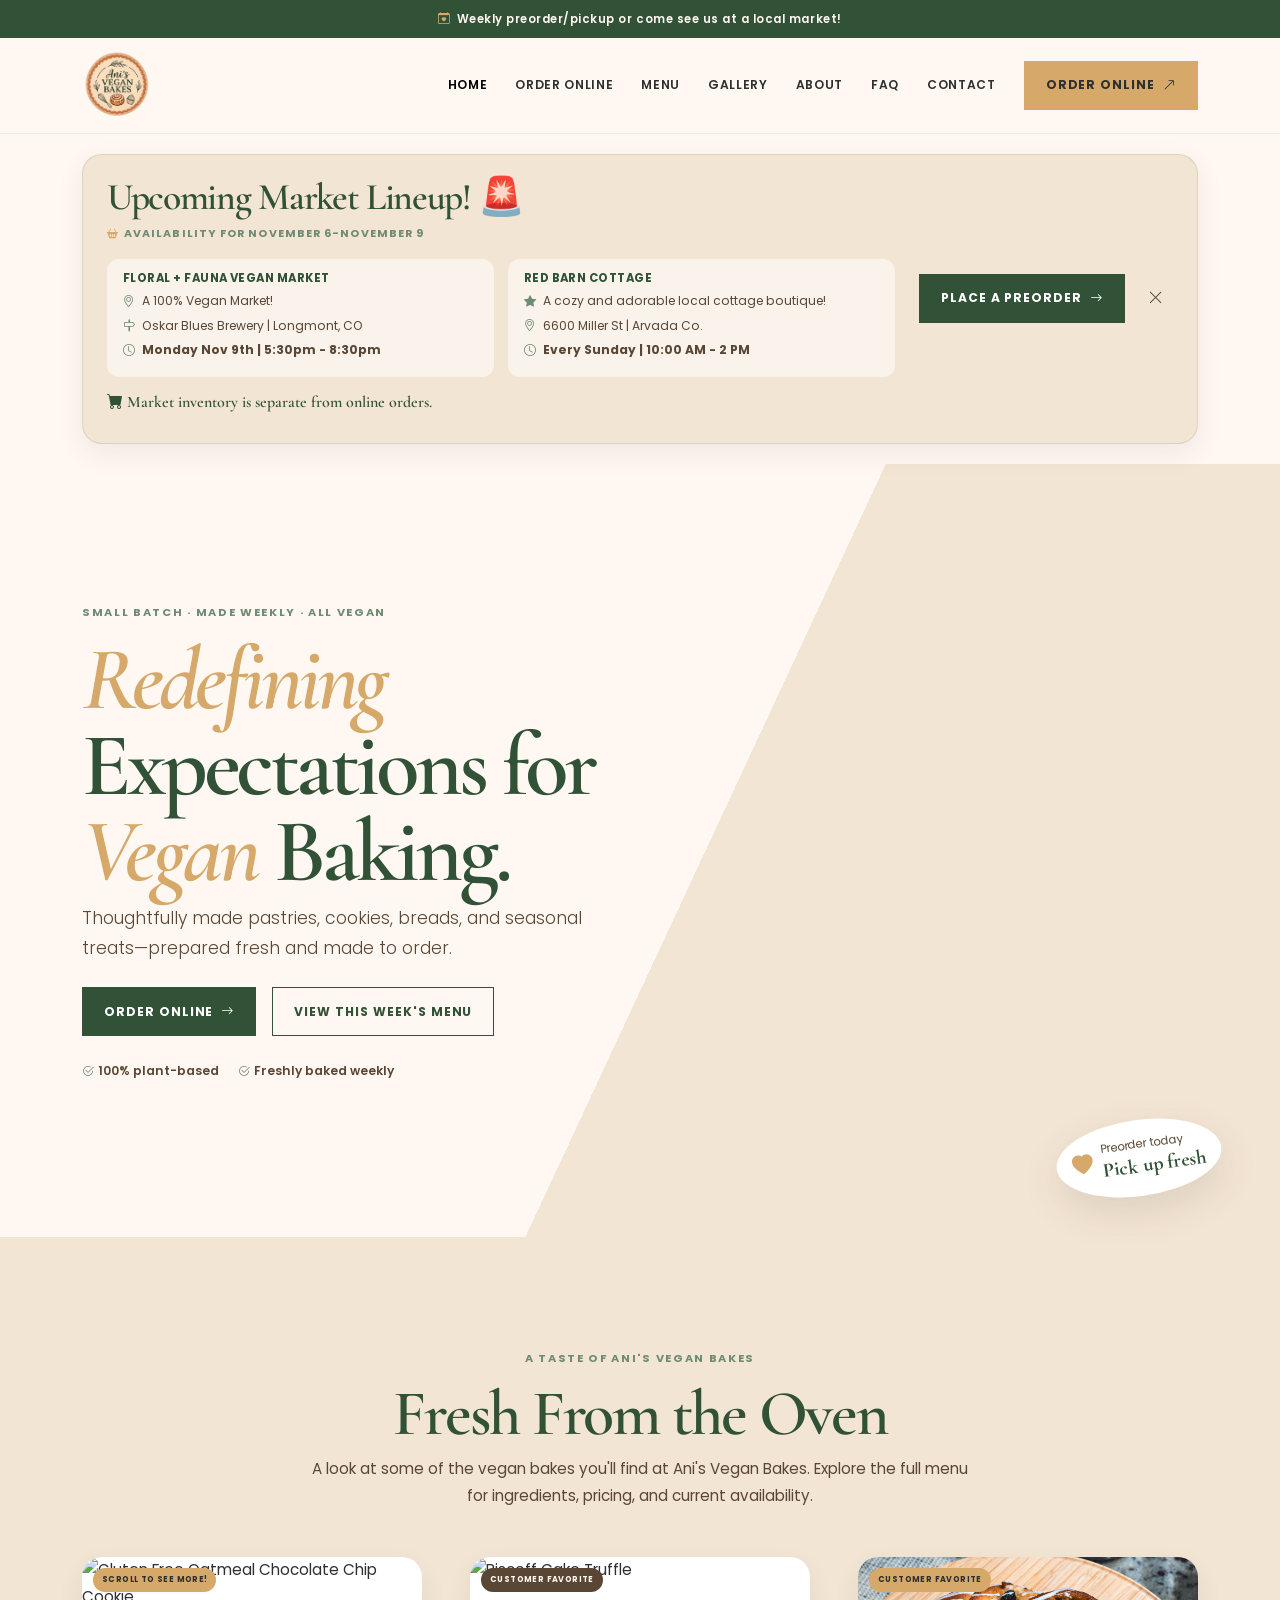
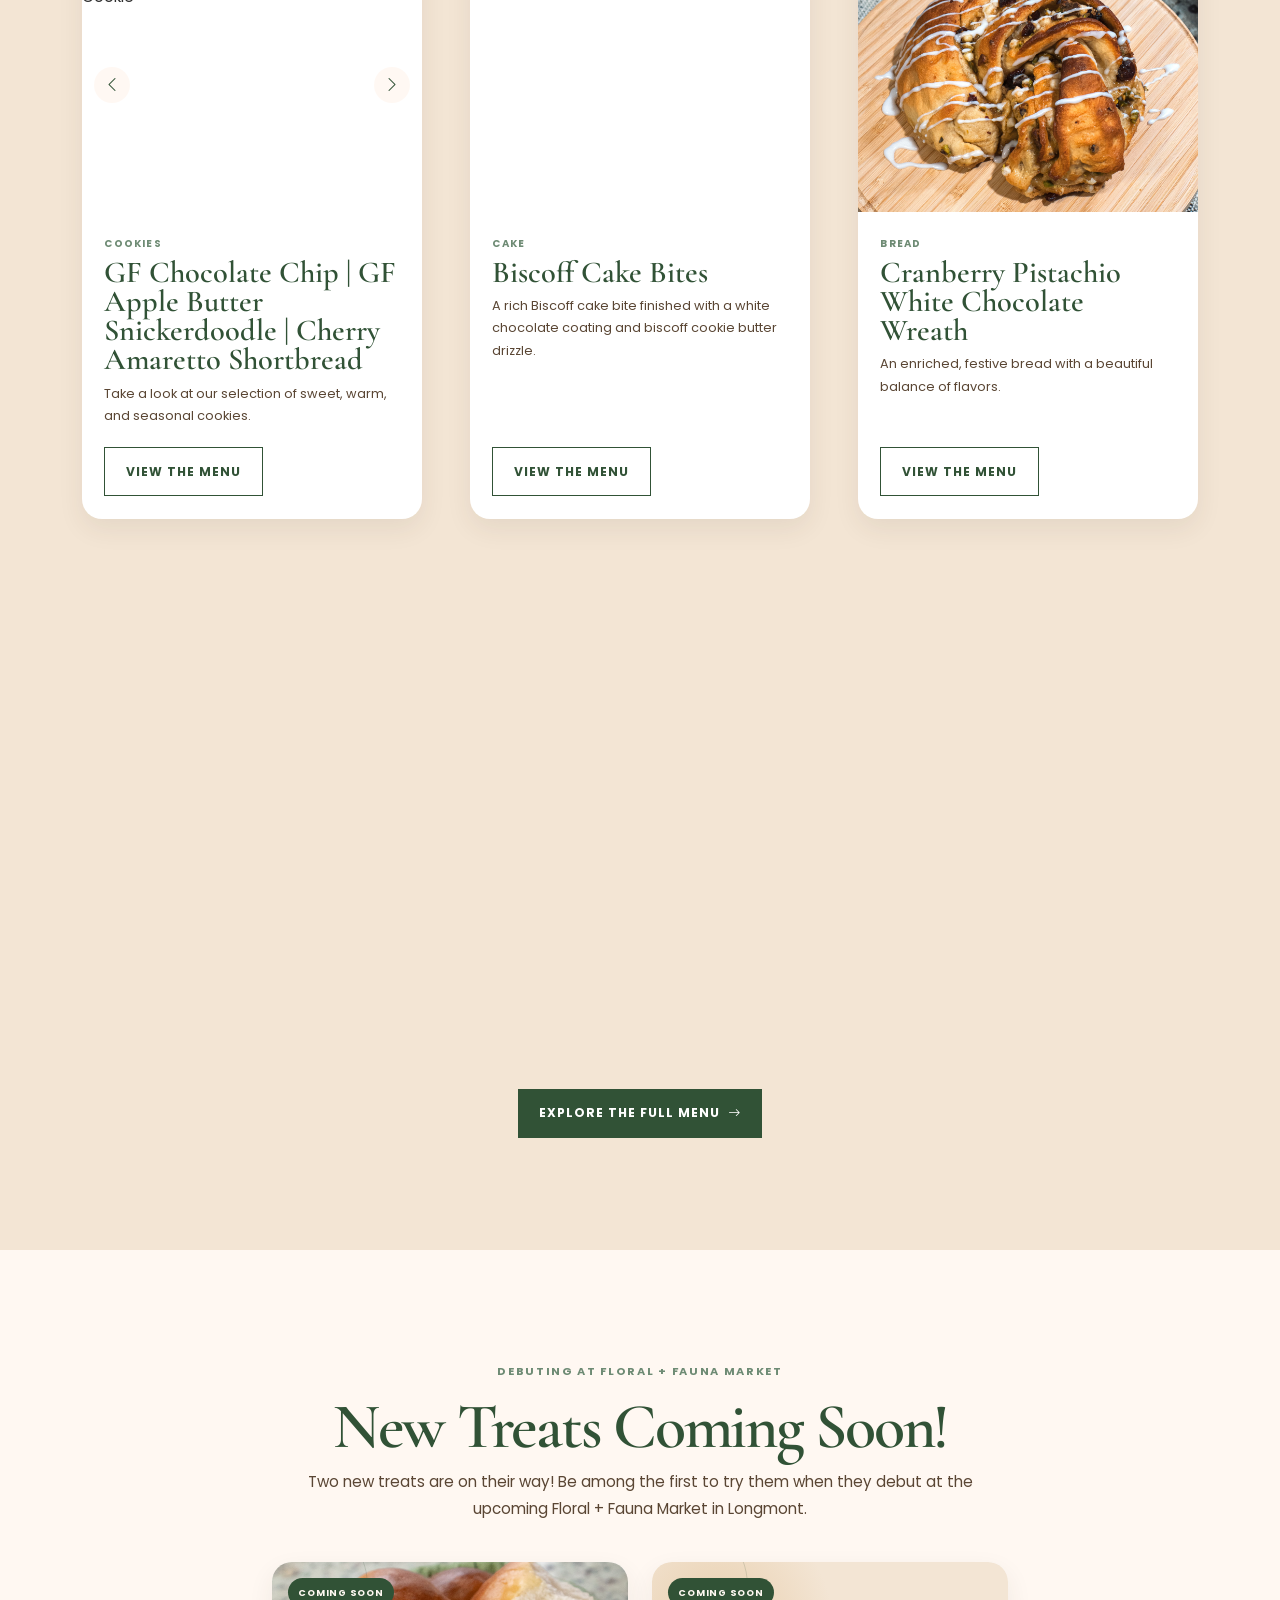
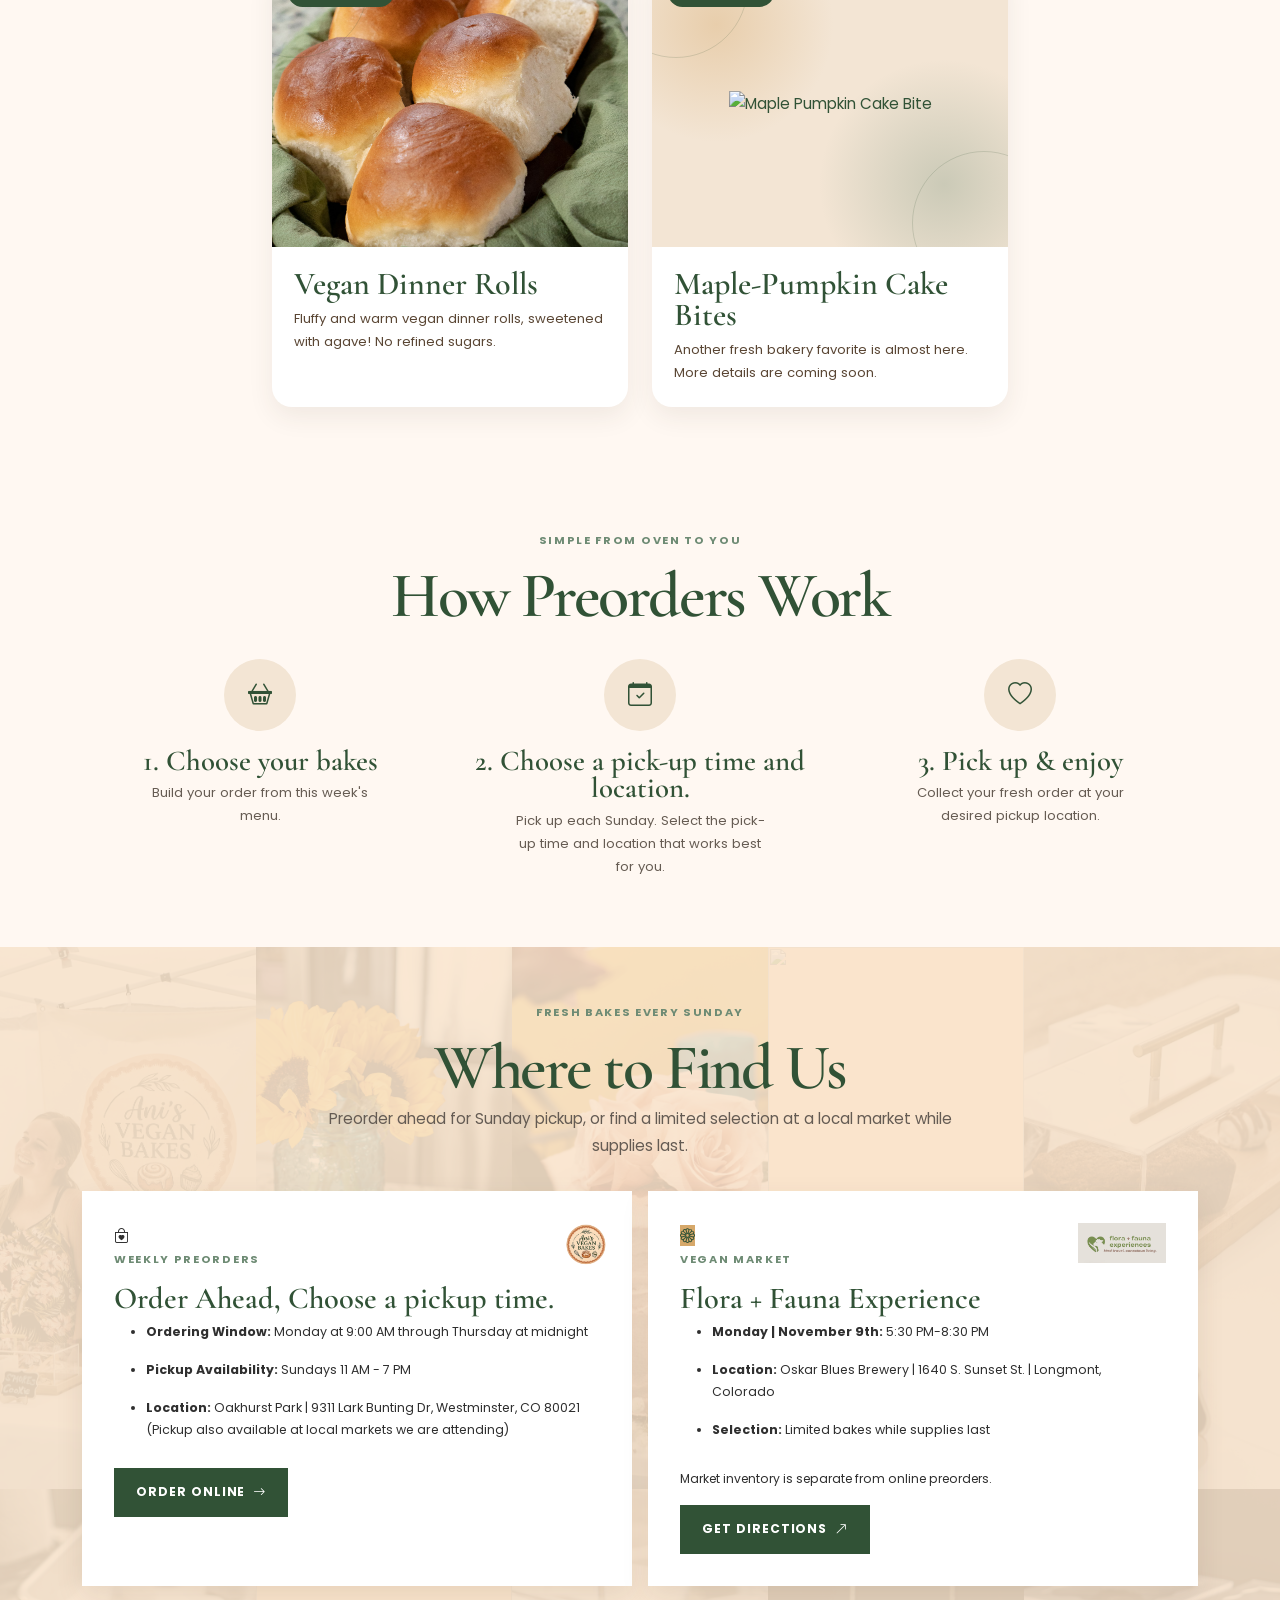
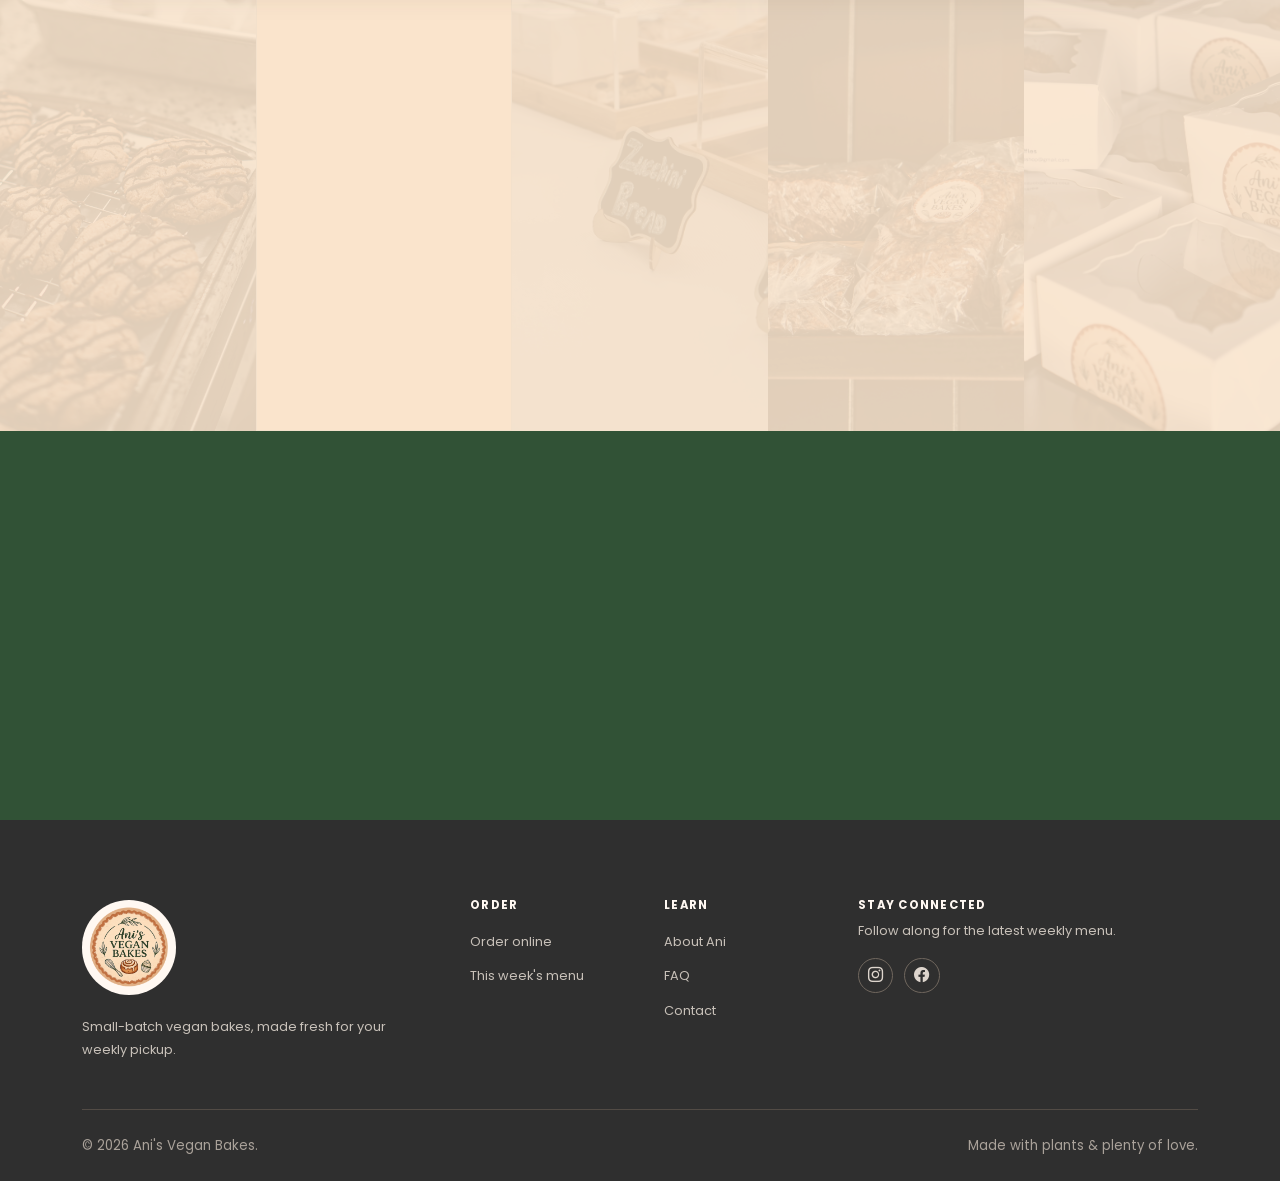
==== commit 65043e7e: "Added menu items back on to order, home, and menu page" ====
--- a/index.html
+++ b/index.html
@@ -270,12 +270,12 @@
                   >
                     <span class="product-badge badge-seasonal">Scroll to see more!</span>
                     <div class="carousel-inner">
-                      <!-- <div class="carousel-item active">
+                      <div class="carousel-item active">
                         <img
                           src="images/products/newgfcookie2.jpg"
                           alt="Gluten Free Oatmeal Chocolate Chip Cookie"
                         >
-                      </div> -->
+                      </div>
 
                       <!-- <div class="carousel-item active">
                         <img
@@ -284,7 +284,7 @@
                         >
                       </div> -->
 
-                      <div class="carousel-item active">
+                      <div class="carousel-item">
                         <img
                           src="images/products/apple-cookies2.jpg"
                           alt="GF Apple Butter Snickerdoodle Cookies"
@@ -322,9 +322,8 @@
 
                   <div class="home-bake-content">
                     <span class="menu-product-category">Cookies</span>
-                    <!-- <h3>GF Chocolate Chip | Hazelnut Chocolate | GF Apple Butter Snickerdoodle | Cherry Amaretto Shortbread</h3> -->
+                    <h3>GF Chocolate Chip | GF Apple Butter Snickerdoodle | Cherry Amaretto Shortbread</h3>
                     <!-- <h3>Hazelnut Chocolate | GF Apple Butter Snickerdoodle | Cherry Amaretto Shortbread</h3> -->
-                    <h3>GF Apple Butter Snickerdoodle</h3>
                     <p>Take a look at our selection of sweet, warm, and seasonal cookies.</p>
 
                     <a class="btn btn-outline-primary" href="menu.html">
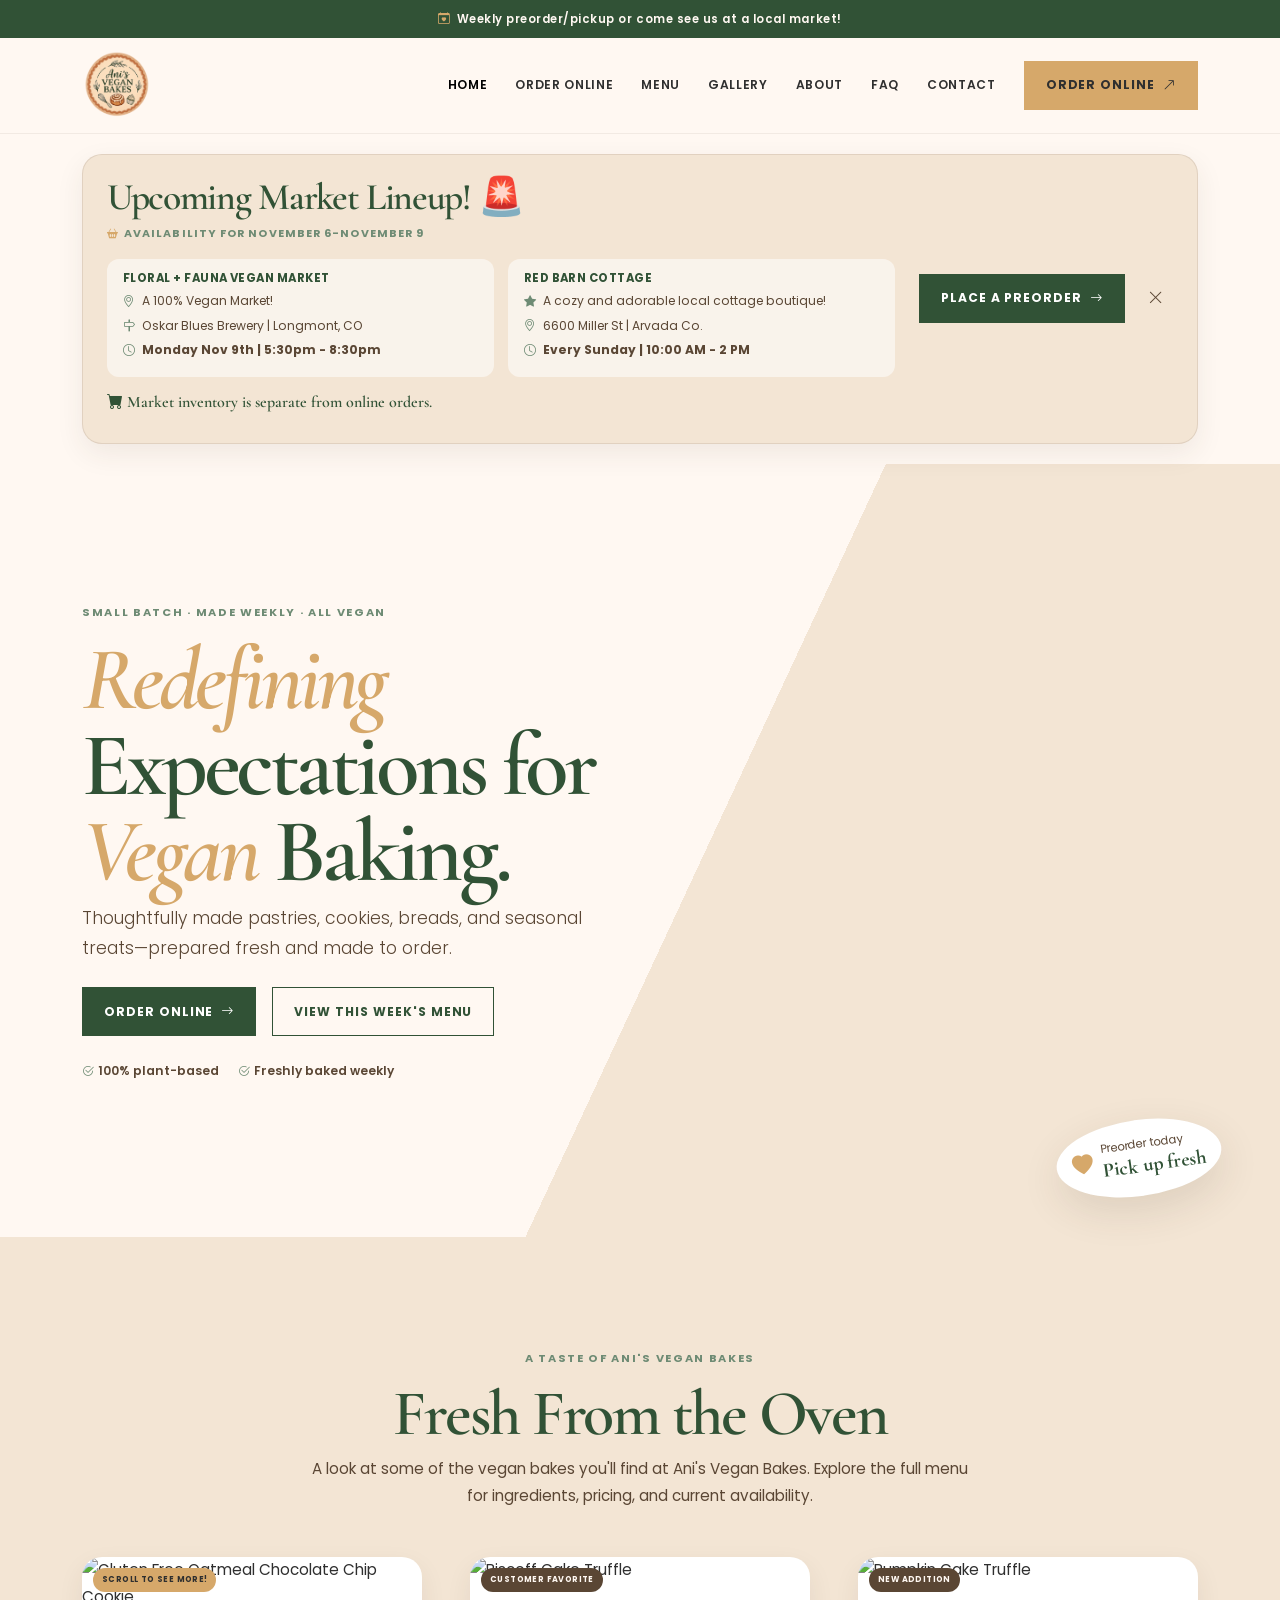
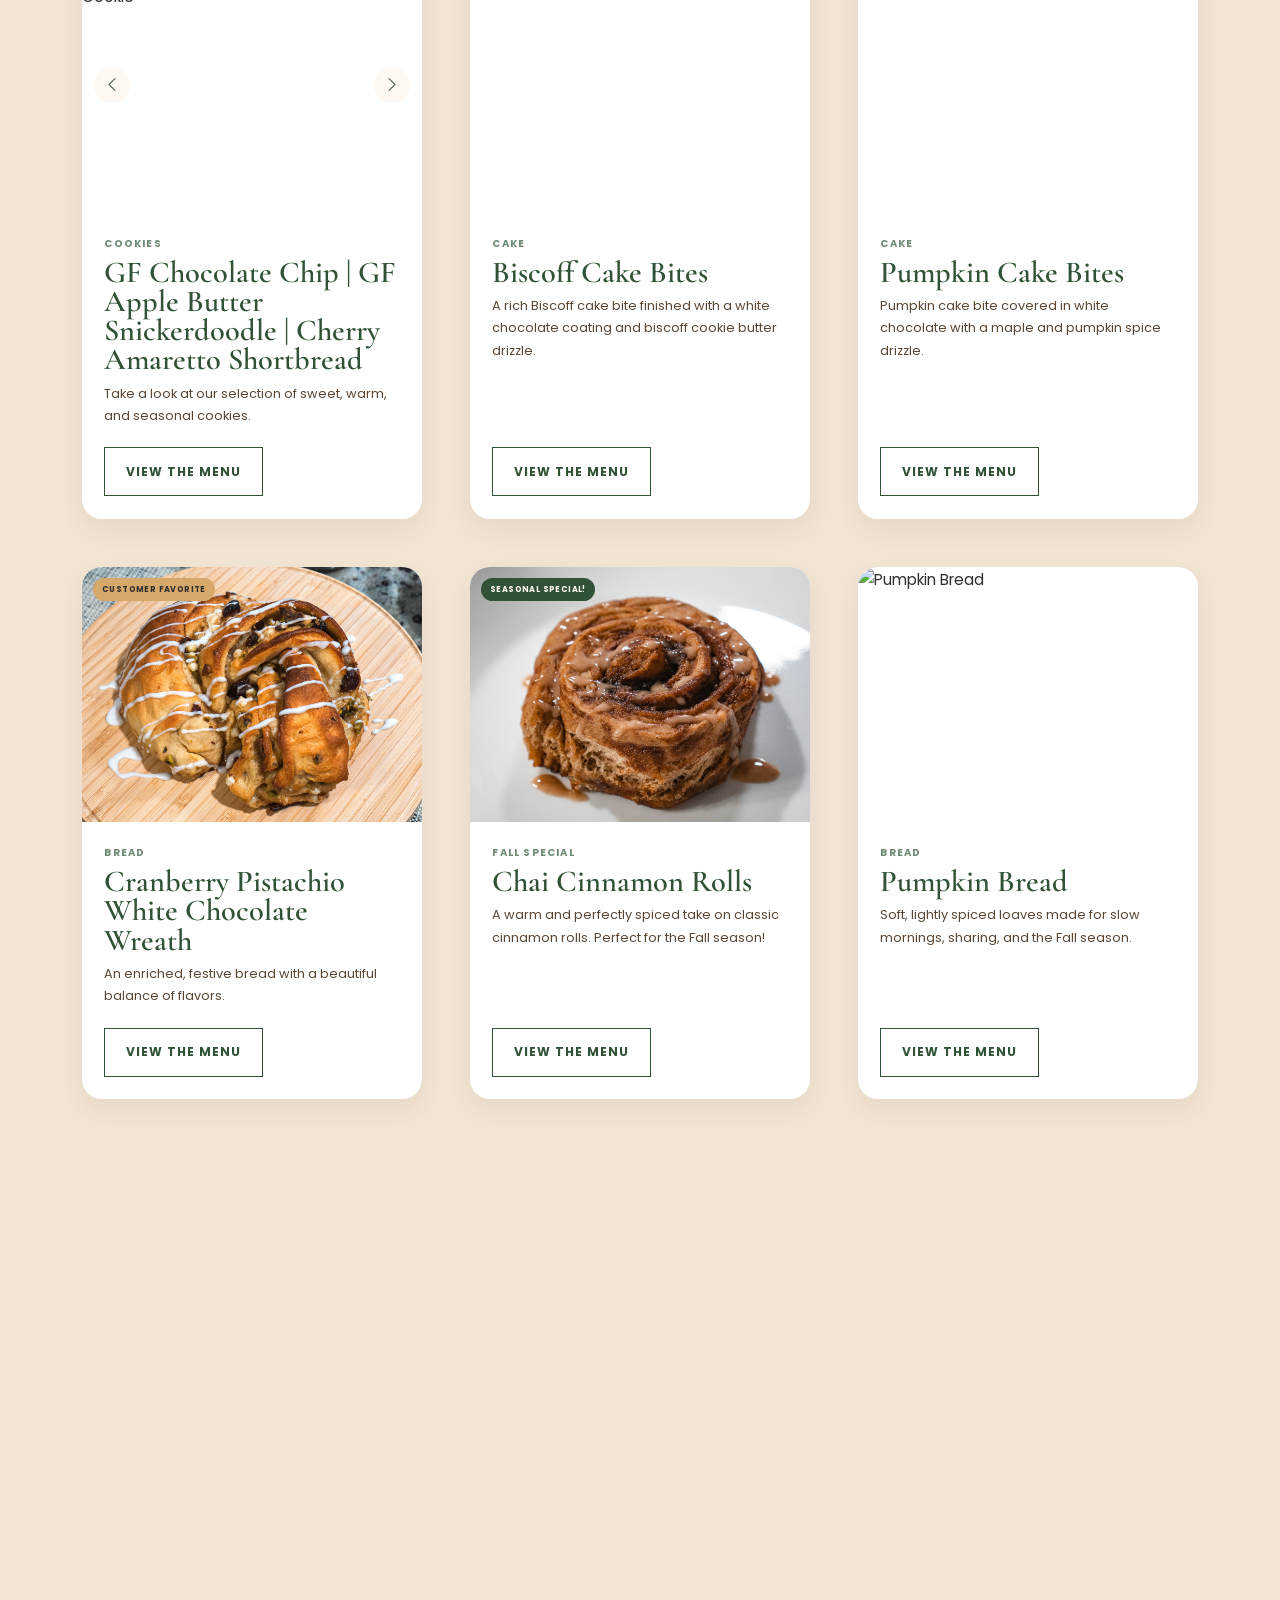
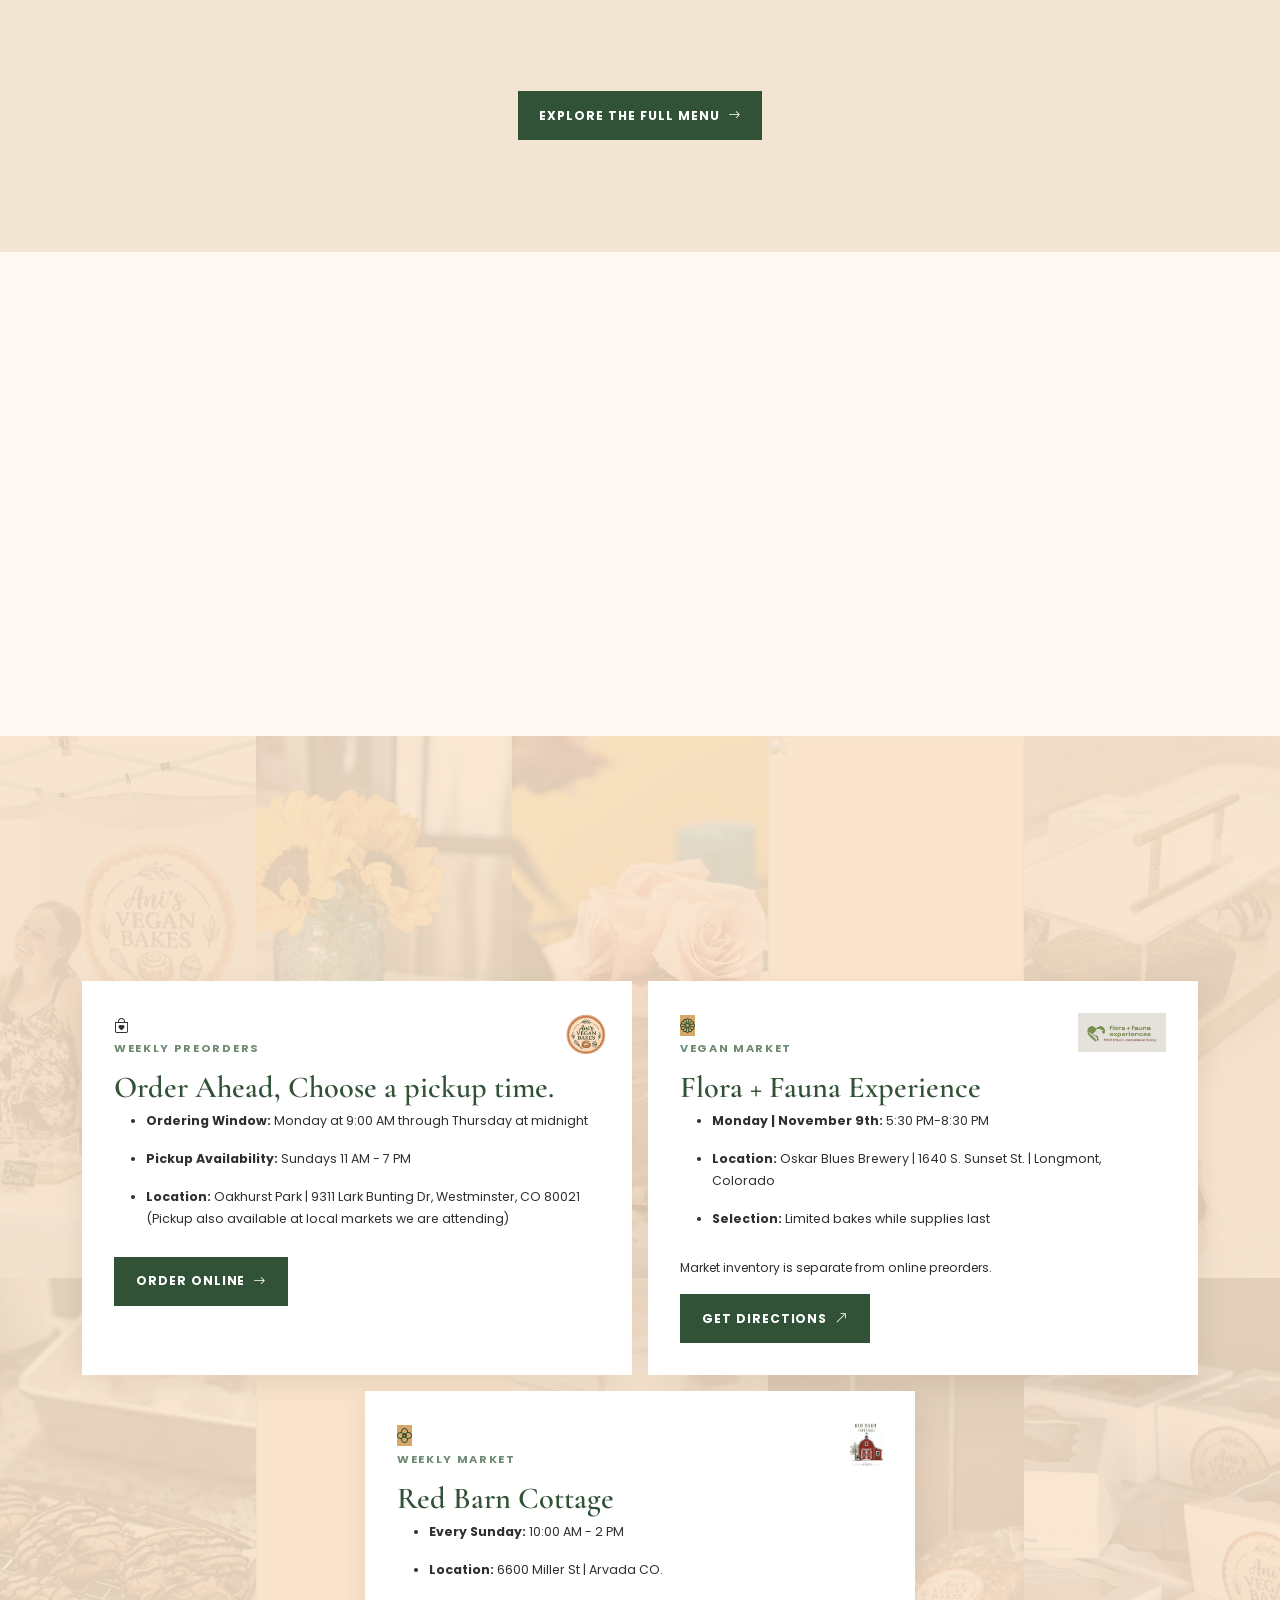
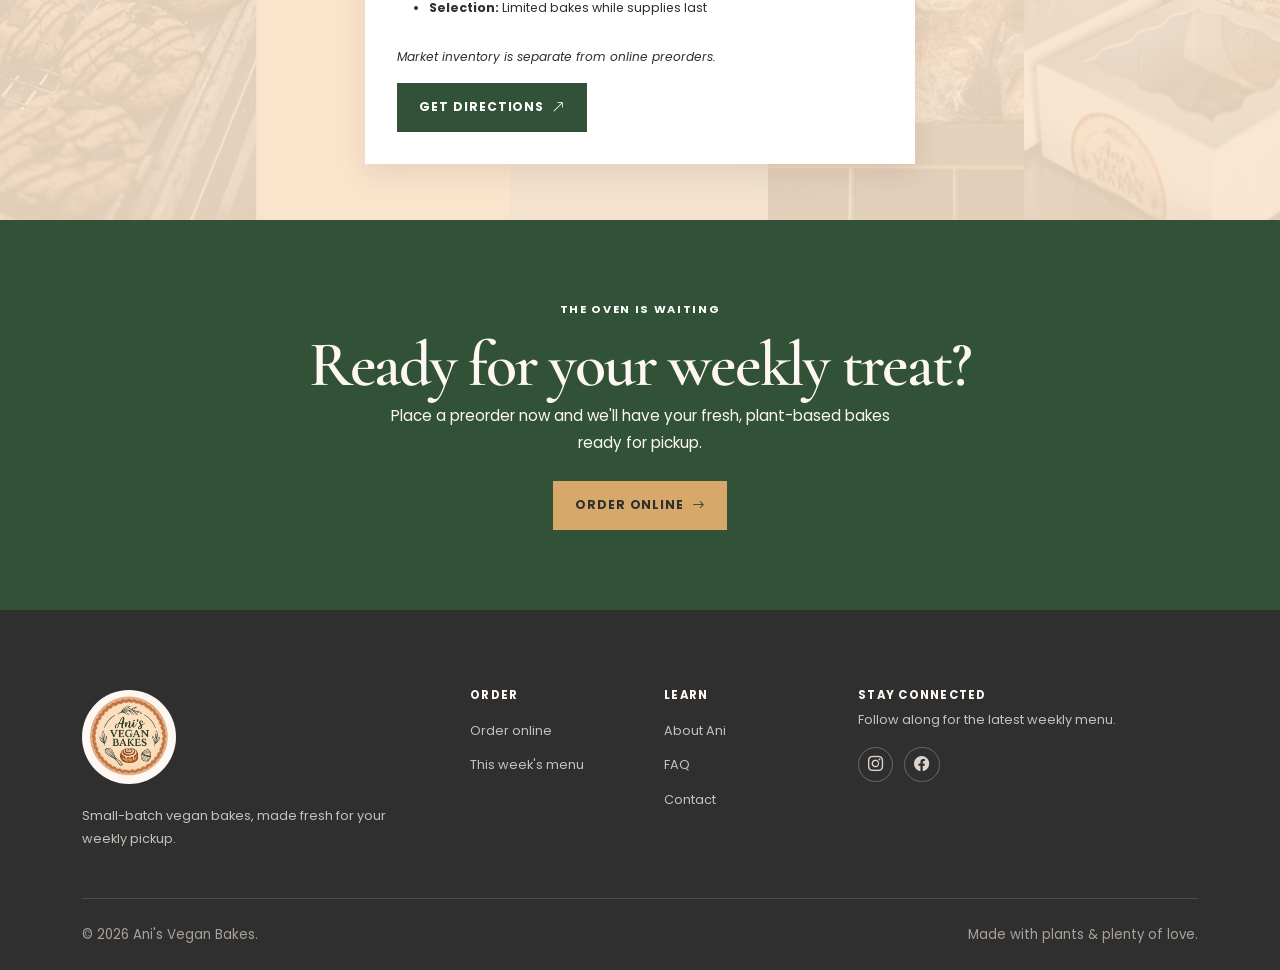
==== commit d5c79fb2: "added pumpkin cake bites and dinner rolls to menu, home page, and order page" ====
--- a/index.html
+++ b/index.html
@@ -352,6 +352,25 @@
                 </div>
               </article>
 
+              <article class="col-md-6 col-lg-4 reveal reveal-delay-2">
+                <div class="home-bake-card">
+                  <div class="home-bake-image">
+                    <span class="product-badge badge-favorite">New Addition</span>
+                    <img src="images/products/maplecakebite1.jpg" alt="Pumpkin Cake Truffle">
+                  </div>
+
+                  <div class="home-bake-content">
+                    <span class="menu-product-category">Cake</span>
+                    <h3>Pumpkin Cake Bites</h3>
+                    <p>Pumpkin cake bite covered in white chocolate with a maple and pumpkin spice drizzle.</p>
+
+                    <a class="btn btn-outline-primary" href="menu.html">
+                      View the Menu
+                    </a>
+                  </div>
+                </div>
+              </article>
+
               <article class="col-md-6 col-lg-4 reveal reveal-delay-3">
                 <div class="home-bake-card">
                   <div class="home-bake-image">
@@ -446,6 +465,24 @@
                 </div>
               </article>
 
+              <article class="col-md-6 col-lg-4 reveal reveal-delay-1">
+                <div class="home-bake-card">
+                  <div class="home-bake-image">
+                    <img src="images/products/dinner-roll1.jpg" alt="Vegan Dinner Rolls">
+                  </div>
+
+                  <div class="home-bake-content">
+                    <span class="menu-product-category">Bread</span>
+                    <h3>Vegan Dinner Rolls</h3>
+                    <p>Classic and fluffy dinner rolls with no refined-sugars. Perfect for holiday dinners with the family!</p>
+
+                    <a class="btn btn-outline-primary" href="menu.html">
+                      View the Menu
+                    </a>
+                  </div>
+                </div>
+              </article>
+
             </div>
 
             <div class="home-menu-cta text-center">
@@ -459,7 +496,7 @@
         </section>
 
         <!-- Coming Soon market debut -->
-        <section class="section coming-soon-section" aria-labelledby="coming-soon-title">
+        <!-- <section class="section coming-soon-section" aria-labelledby="coming-soon-title">
           <div class="container">
             <div class="coming-soon-intro text-center">
               <p class="eyebrow">Debuting at Floral + Fauna Market</p>
@@ -473,16 +510,16 @@
             <div class="row g-4 justify-content-center">
               <article class="col-md-6 col-lg-4">
                 <div class="coming-soon-card">
-                  <!-- Replace this placeholder with a photo when the product is ready. -->
+                  
                   <div class="coming-soon-placeholder coming-soon-placeholder--photo">
                     <span class="coming-soon-badge">Coming Soon</span>
                     <img src="images/products/dinner-roll1.jpg" alt="Vegan Dinner Rolls">
-                    <!-- <i class="bi bi-stars"></i> -->
-                    <!-- <span>New vegan bake</span> -->
+                    <i class="bi bi-stars"></i>
+                    <span>New vegan bake</span>
                   </div>
 
                   <div class="coming-soon-card__content">
-                    <!-- <p class="coming-soon-card__date">Debuting November 9!</p> -->
+                    
                     <h3>Vegan Dinner Rolls</h3>
                     <p>
                       Fluffy and warm vegan dinner rolls, sweetened with agave! No refined sugars.
@@ -493,16 +530,16 @@
 
               <article class="col-md-6 col-lg-4">
                 <div class="coming-soon-card">
-                  <!-- Replace this placeholder with a photo when the product is ready. -->
+            
                   <div class="coming-soon-placeholder" aria-hidden="true">
                     <span class="coming-soon-badge">Coming Soon</span>
                     <img src="images/products/maplecakebite1.jpg" alt="Maple Pumpkin Cake Bite">
-                    <!-- <i class="bi bi-stars"></i> -->
-                    <!-- <span>New Bake</span> -->
+                    <i class="bi bi-stars"></i>
+                    <span>New Bake</span>
                   </div>
 
                   <div class="coming-soon-card__content">
-                    <!-- <p class="coming-soon-card__date">Debuting November 9!</p> -->
+                    
                     <h3>Maple-Pumpkin Cake Bites</h3>
                     <p>
                       Another fresh bakery favorite is almost here. More
@@ -513,16 +550,8 @@
               </article>
             </div>
 
-            <!-- <aside class="coming-soon-callout text-center" aria-labelledby="coming-soon-callout-title">
-              <p class="eyebrow">A first taste awaits</p>
-              <h3 id="coming-soon-callout-title">Be the First to Try Them!</h3>
-              <p>
-                Our newest treats are debuting at the market on Monday, November 9.
-                Stop by and see what we've been baking!
-              </p>
-            </aside> -->
-          </div>
-        </section>
+          </div>
+        </section> -->
 
         <!-- Process -->
         <section class="section how-it-works preorder-process" aria-labelledby="process-title">
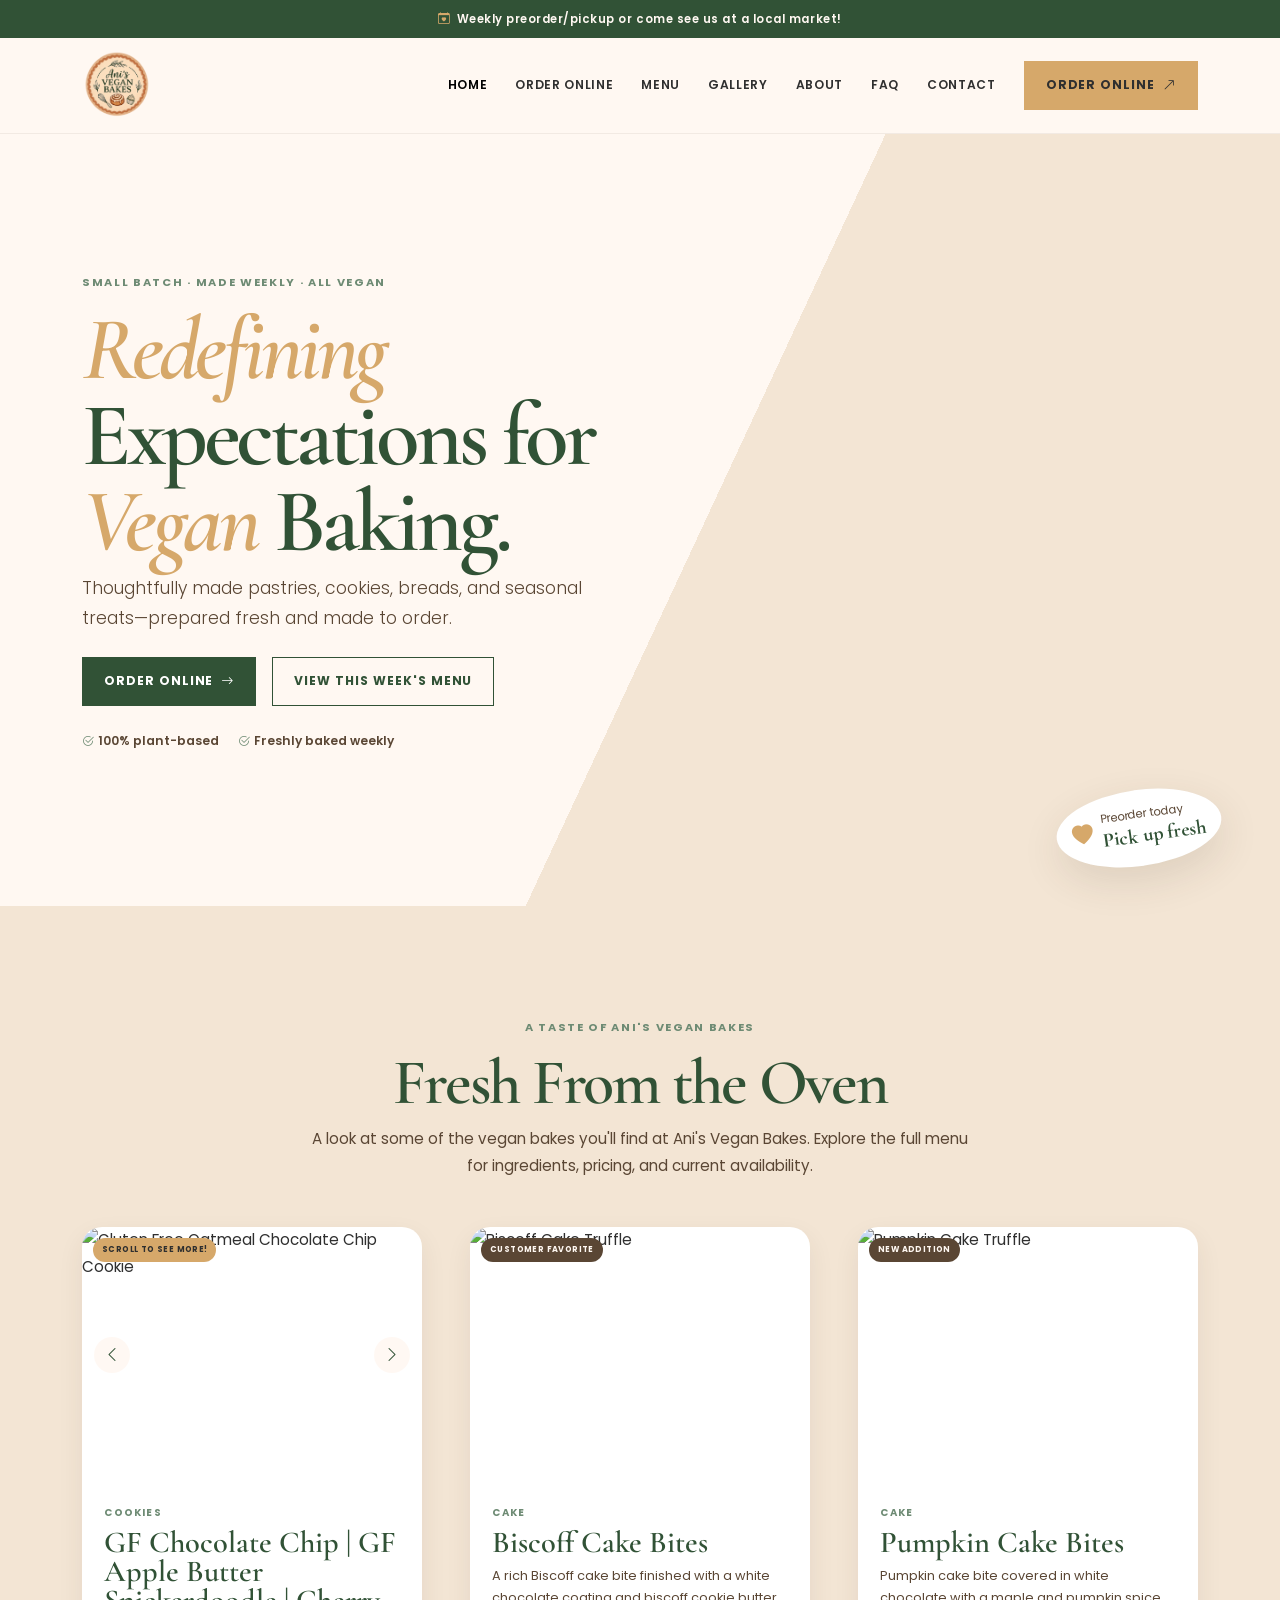
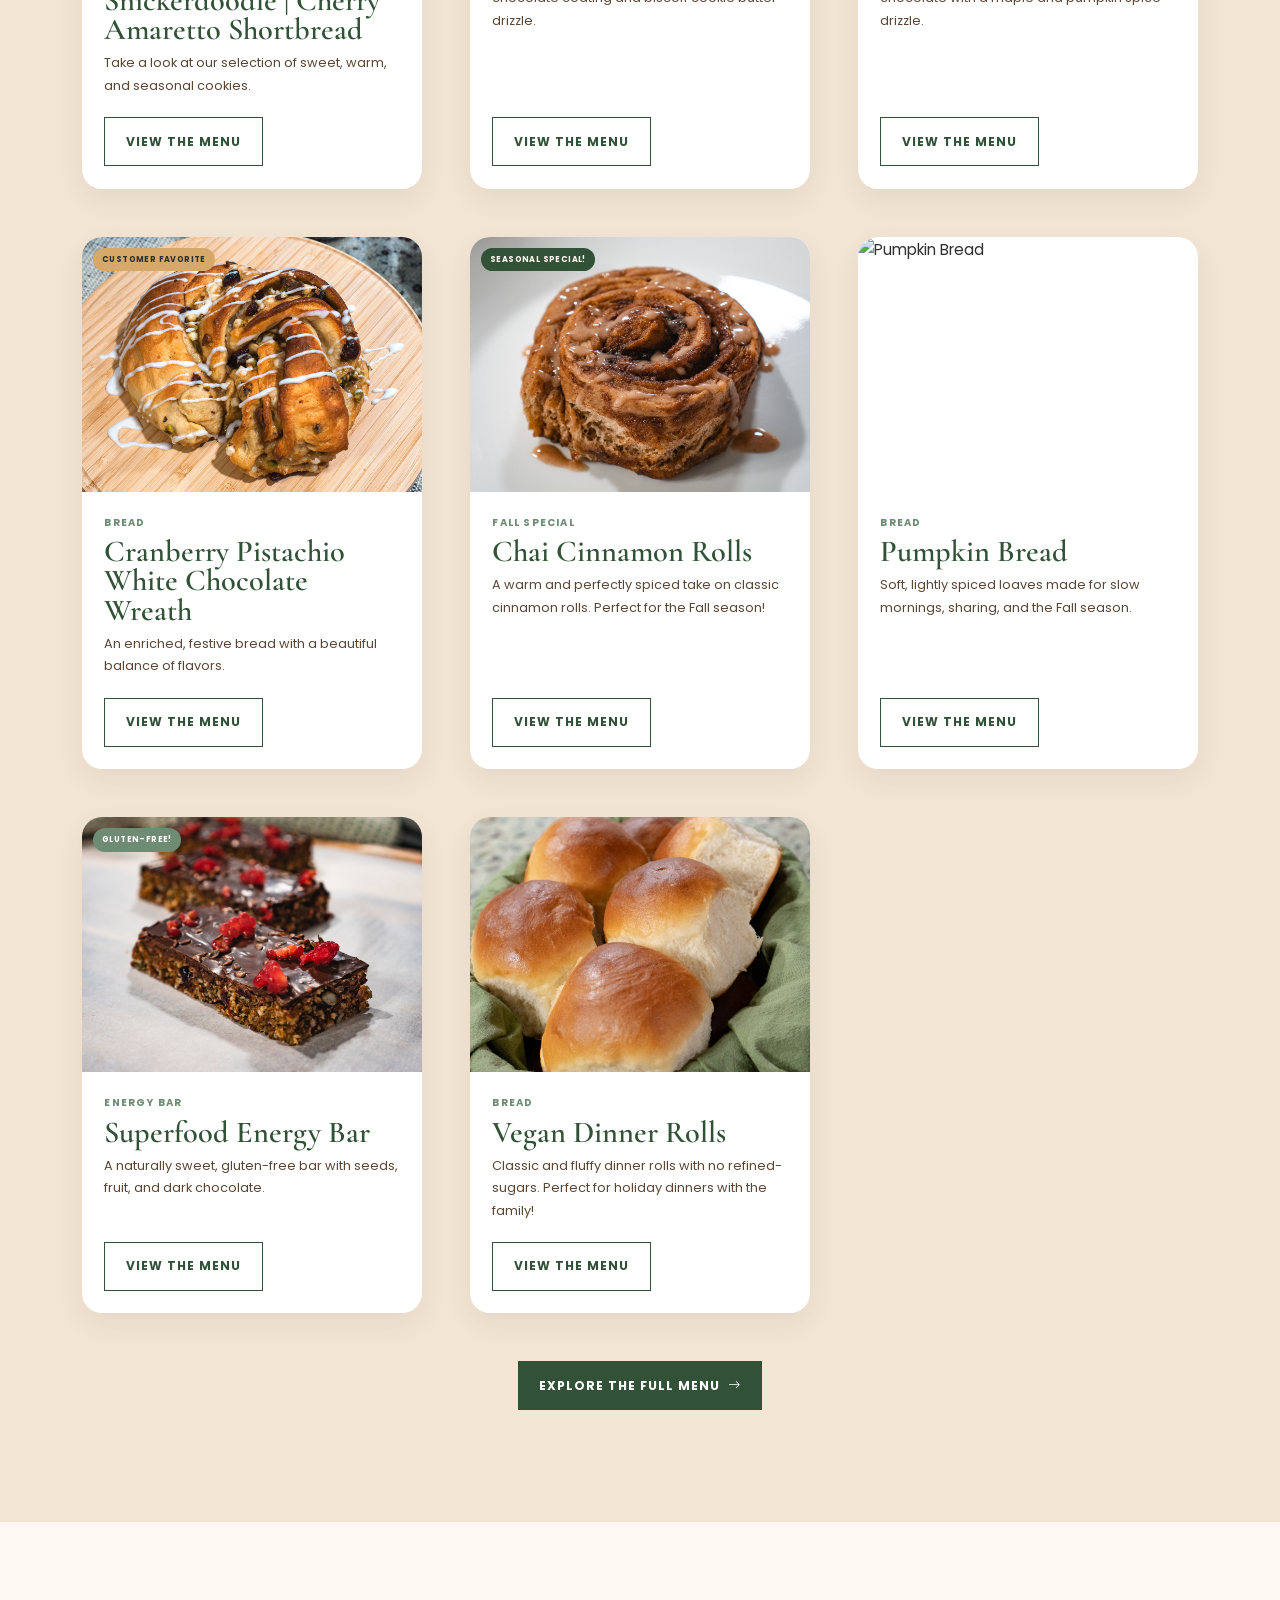
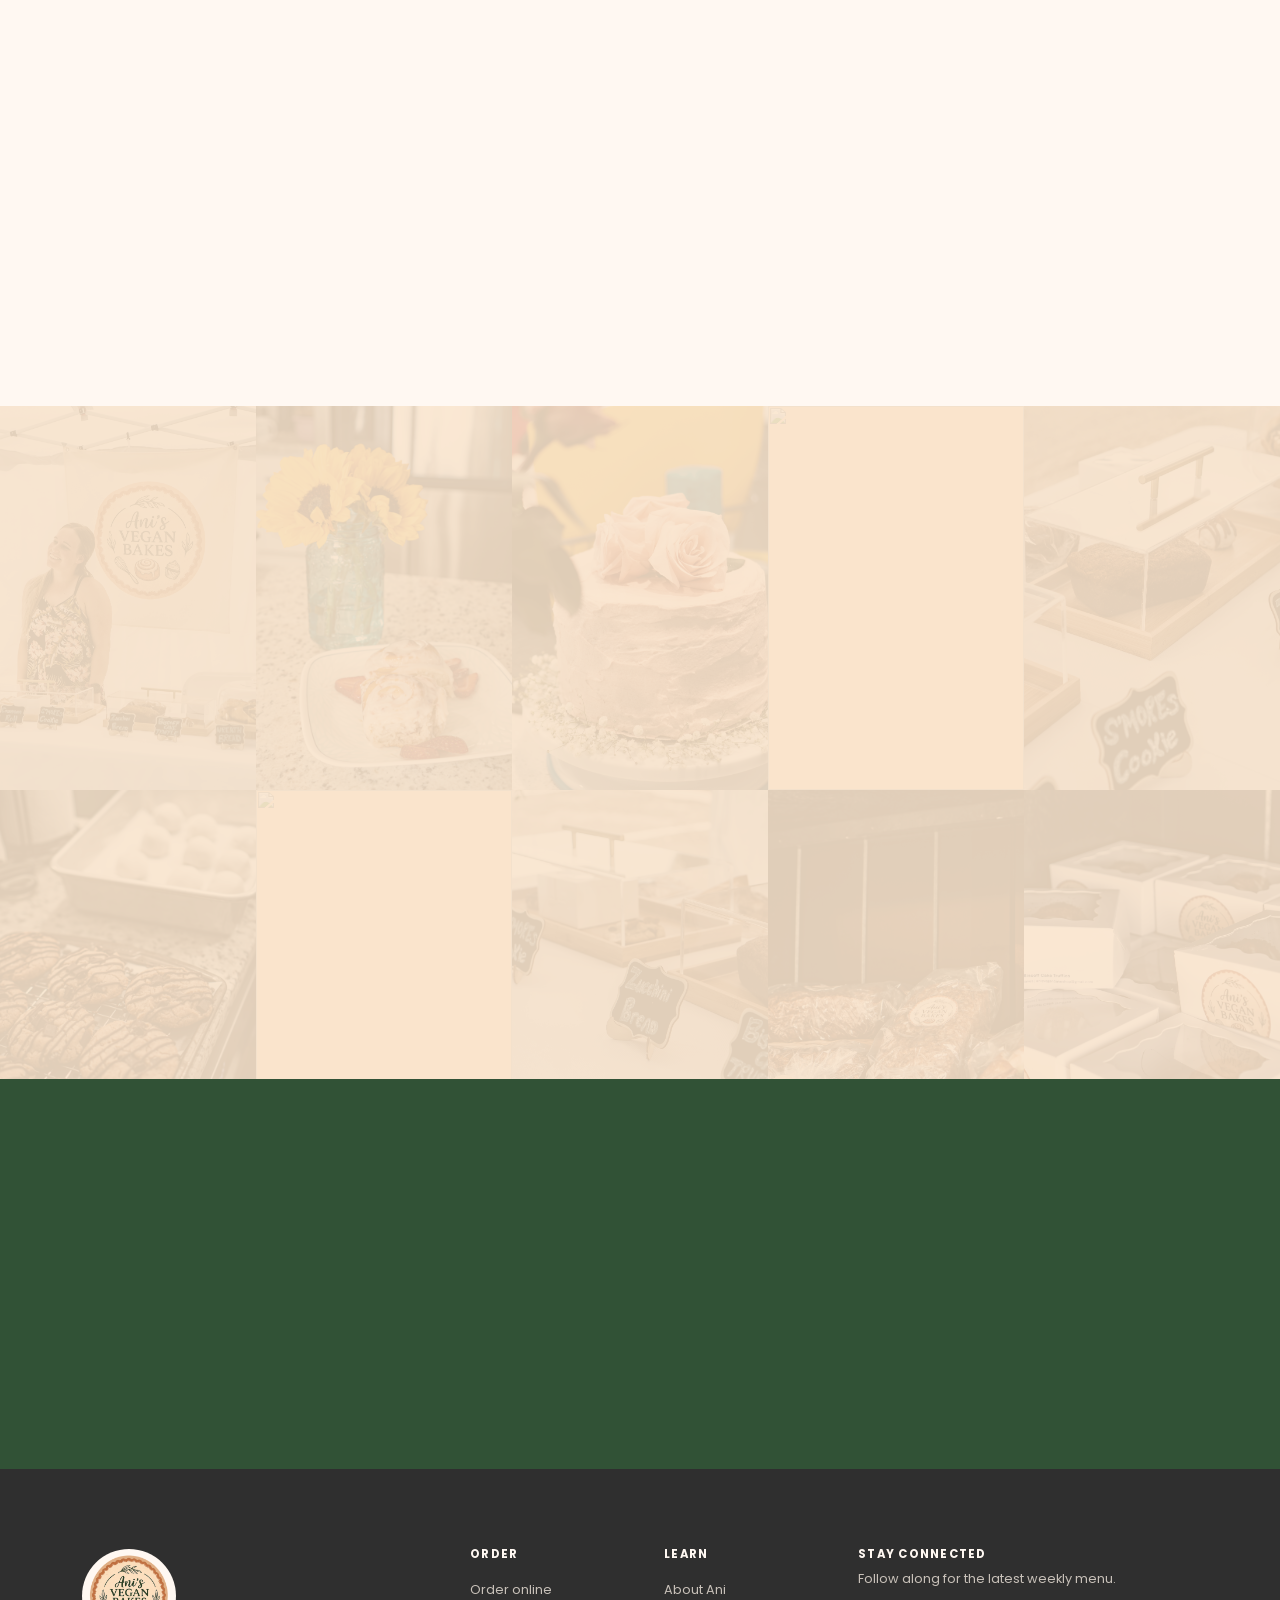
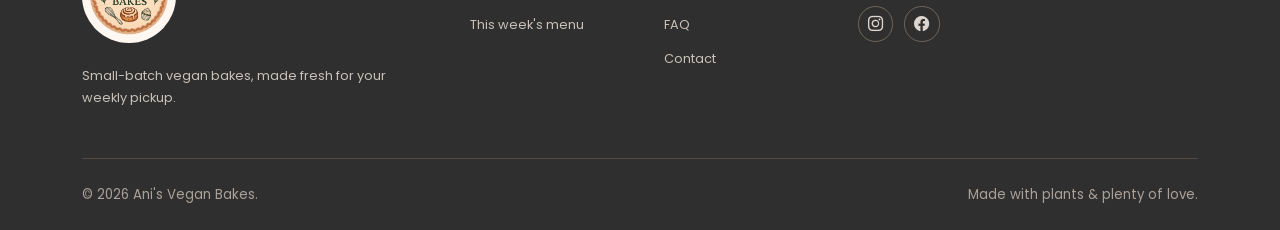
==== commit 6a892603: "adjusted home page to have correct markets. added dinner rolls price change." ====
--- a/index.html
+++ b/index.html
@@ -74,7 +74,7 @@
       </header>
 
       <!-- Temporary farmers market announcement: remove after August 16, 2026 -->
-      <section class="market-announcement" data-market-announcement aria-labelledby="market-announcement-title">
+      <!-- <section class="market-announcement" data-market-announcement aria-labelledby="market-announcement-title">
         <div class="container">
           <div class="market-announcement__card">
 
@@ -88,7 +88,7 @@
 
               <div class="market-announcement__locations">
 
-                <!-- <div class="market-announcement__location">
+                <div class="market-announcement__location">
                   <h3>Online Pre-orders</h3>
                   <p>
                     <i class="bi bi-geo-alt" aria-hidden="true"></i>
@@ -102,7 +102,7 @@
                     <i class="bi bi-clock" aria-hidden="true"></i>
                     <strong>There will be NO pickups this Sunday November 1st!</strong>
                   </p>
-                </div> -->
+                </div>
 
                 <div class="market-announcement__location">
                   <h3>Floral + Fauna Vegan Market</h3>
@@ -120,7 +120,7 @@
                   </p>
                 </div>
 
-                <!-- <div class="market-announcement__location">
+                <div class="market-announcement__location">
                   <h3>The Makers Hive Market</h3>
                   <p>
                     <i class="bi bi-geo-alt" aria-hidden="true"></i>
@@ -134,9 +134,9 @@
                     <i class="bi bi-clock" aria-hidden="true"></i>
                     <strong>Sunday October 25th | 12:30 AM-5:00 PM</strong>
                   </p>
-                </div> -->
-
-                <!-- <div class="market-announcement__location">
+                </div>
+
+                <div class="market-announcement__location">
                   <h3>Feral Woman Market</h3>
                   <p>
                     <i class="bi bi-star-fill" aria-hidden="true"></i>
@@ -150,7 +150,7 @@
                     <i class="bi bi-clock" aria-hidden="true"></i>
                     <strong>Every Sunday| 10:00 PM - Close</strong>
                   </p>
-                </div> -->
+                </div>
 
                 <div class="market-announcement__location">
                   <h3>Red Barn Cottage</h3>
@@ -193,7 +193,7 @@
 
           </div>
         </div>
-      </section>
+      </section> -->
 
       <main id="main-content">
 
@@ -759,7 +759,7 @@
                 </div>
               </article> -->
 
-              <article class="col-md-6 col-xl-6 reveal reveal-delay-1">
+              <!-- <article class="col-md-6 col-xl-6 reveal reveal-delay-1">
                 <div class="availability-card availability-card--market">
                   
                   <img
@@ -803,7 +803,7 @@
                     <i class="bi bi-arrow-up-right ms-1" aria-hidden="true"></i>
                   </a>
                 </div>
-              </article>
+              </article> -->
 
               <!-- <article class="col-md-6 col-xl-6 reveal reveal-delay-1">
                 <div class="availability-card availability-card--market">
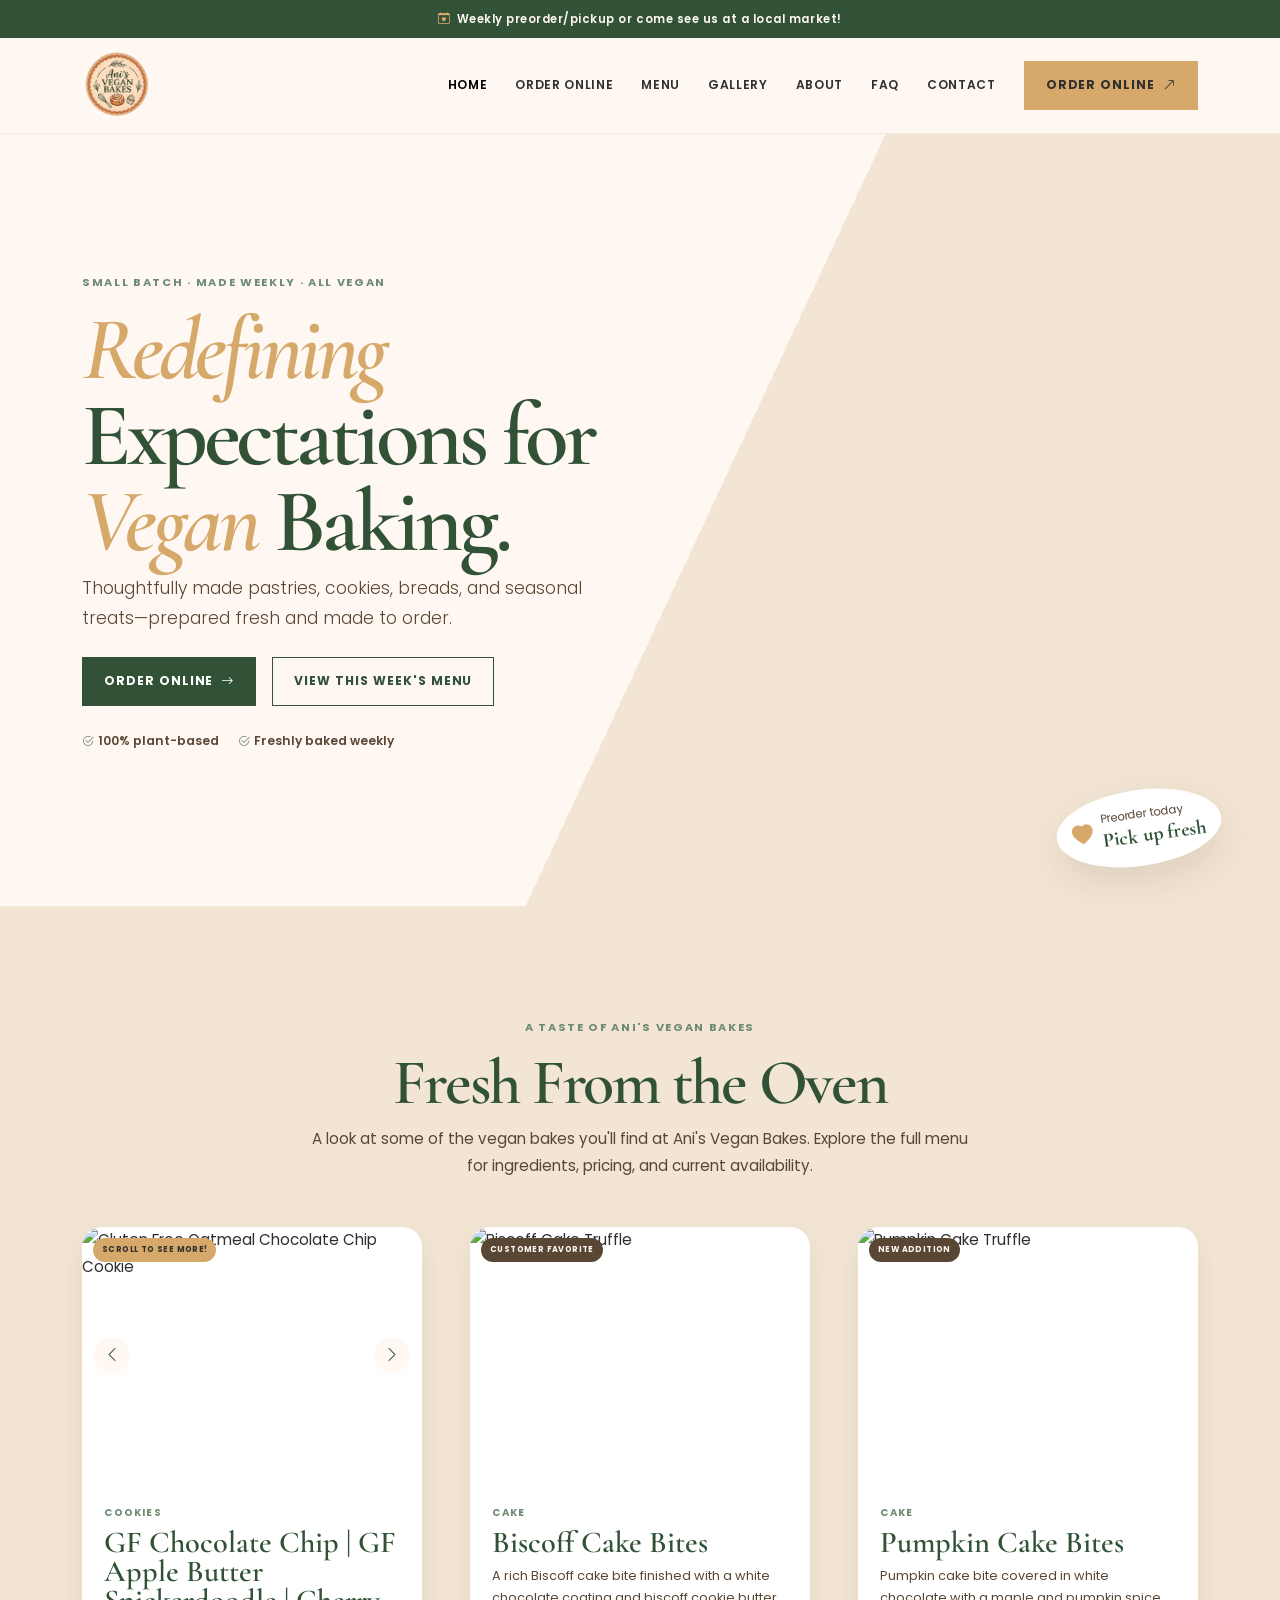
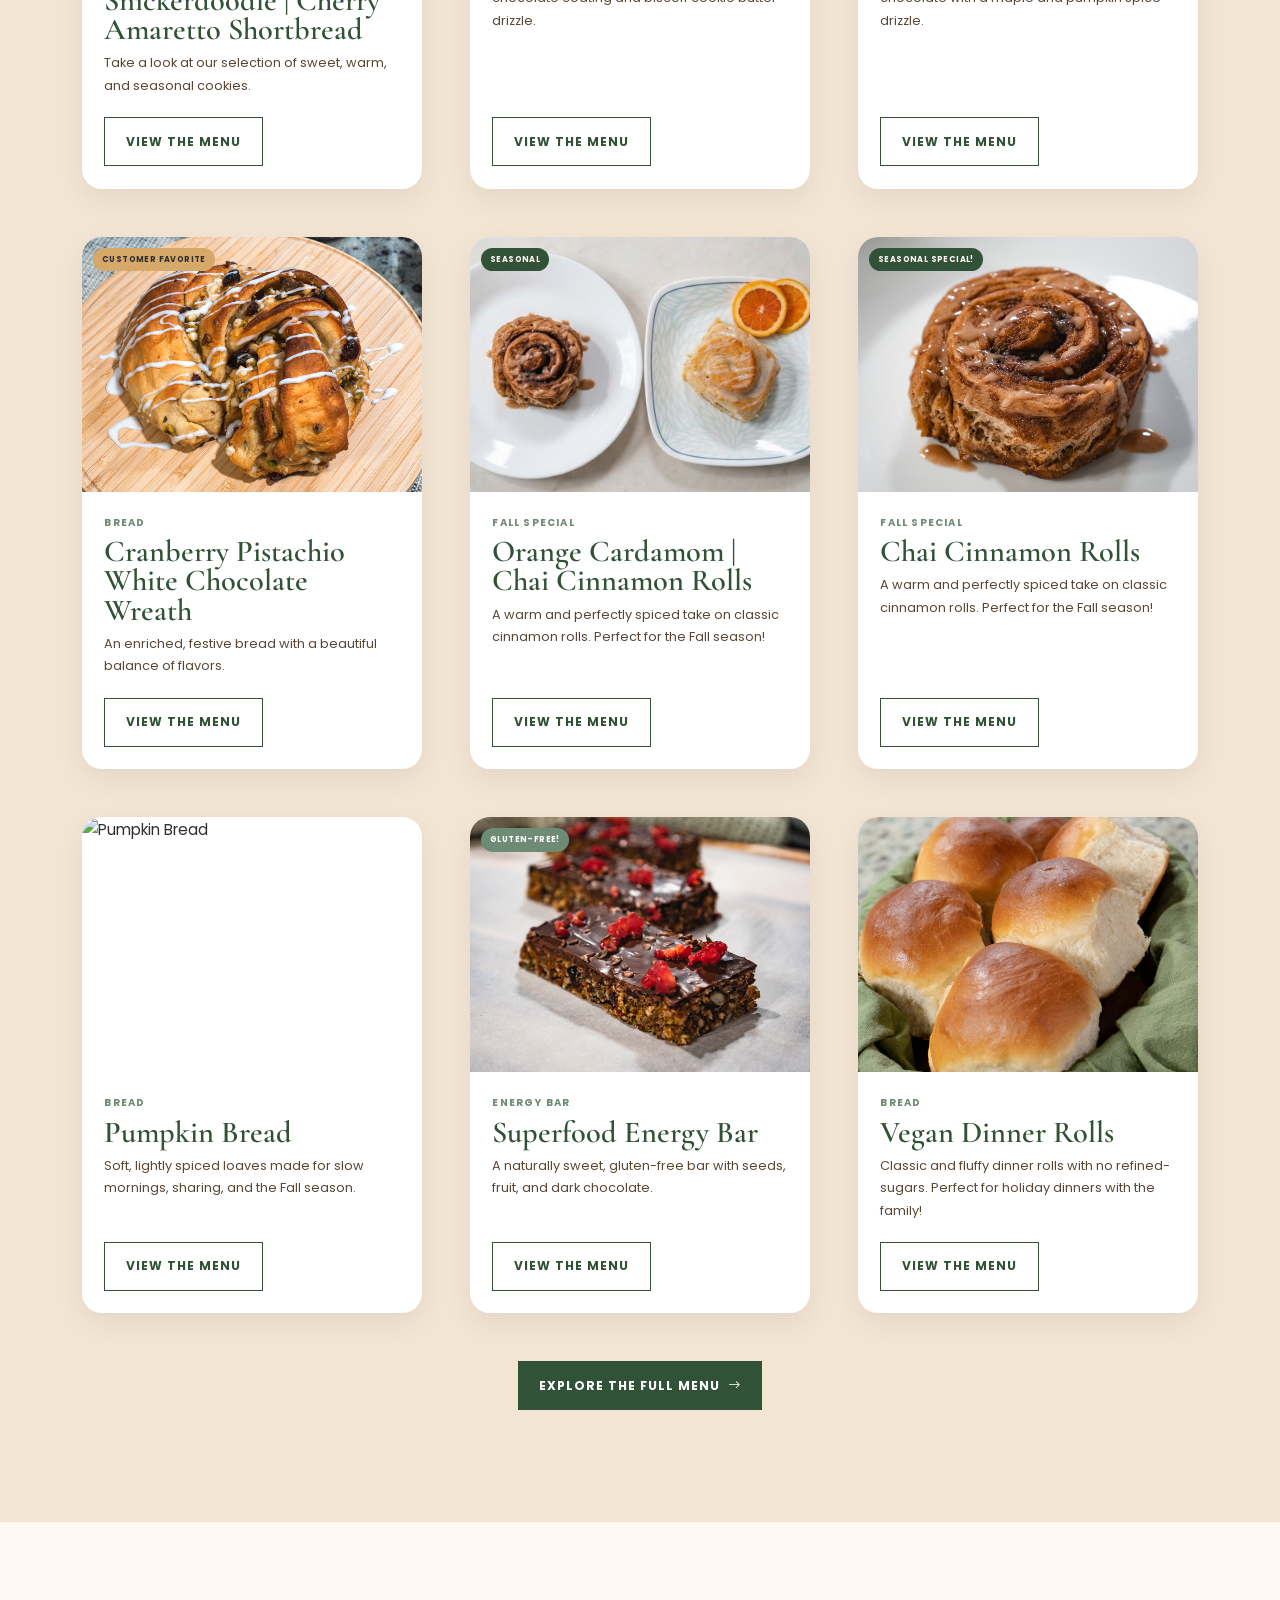
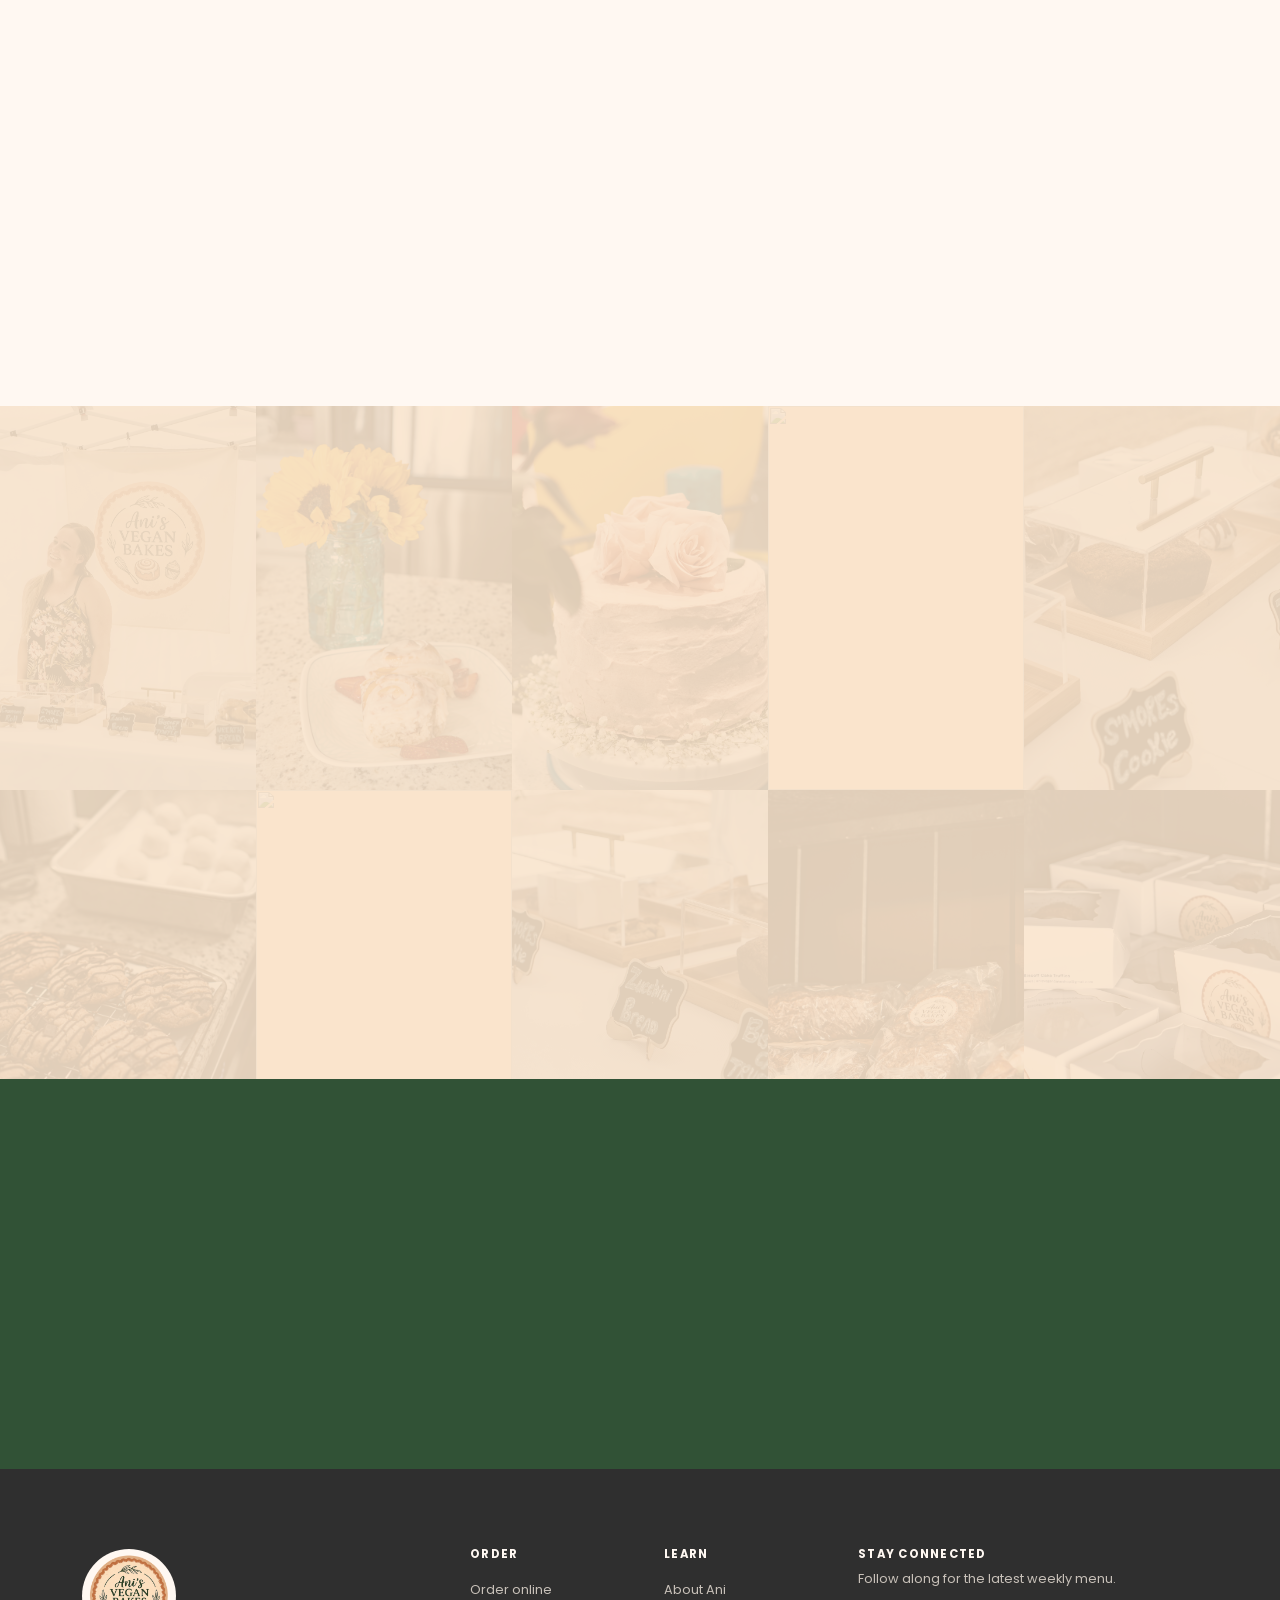
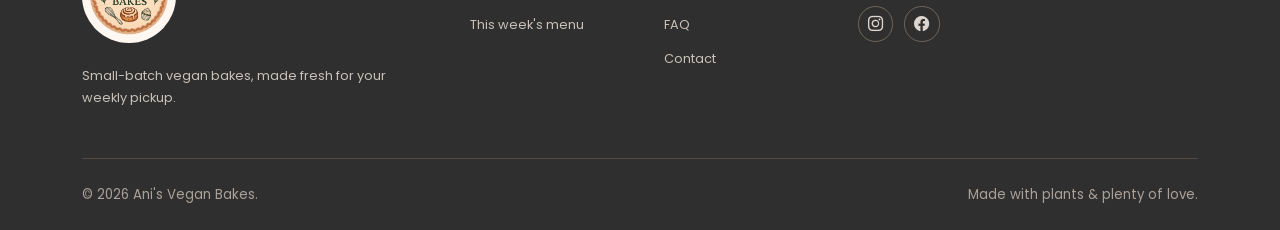
==== commit a5f1652d: "added orange cardamom rolls back on, changed price on dinner rolls for menu page" ====
--- a/index.html
+++ b/index.html
@@ -297,6 +297,13 @@
                           alt="Jack Skellington Shortbread Cookie"
                         >
                       </div> -->
+
+                      <div class="carousel-item">
+                        <img
+                          src="images/products/leafecookie.PNG"
+                          alt="Cherry Amaretto Leaf Shortbread Cookie"
+                        >
+                      </div>
                     </div>
 
                     <button
@@ -390,10 +397,10 @@
                 </div>
               </article>
 
-              <!-- <article class="col-md-6 col-lg-4 reveal">
+              <article class="col-md-6 col-lg-4 reveal">
                 <div class="home-bake-card">
                   <div class="home-bake-image">
-                    <span class="product-badge badge-available">Seasonal Special!</span>
+                    <span class="product-badge badge-available">Seasonal</span>
                     <img src="images/products/chai-orangecardy-split.jpeg" alt="Orange Cardamom and Chai Cinnamon Rolls">
                   </div>
 
@@ -407,7 +414,7 @@
                     </a>
                   </div>
                 </div>
-              </article> -->
+              </article>
 
               <article class="col-md-6 col-lg-4 reveal">
                 <div class="home-bake-card">
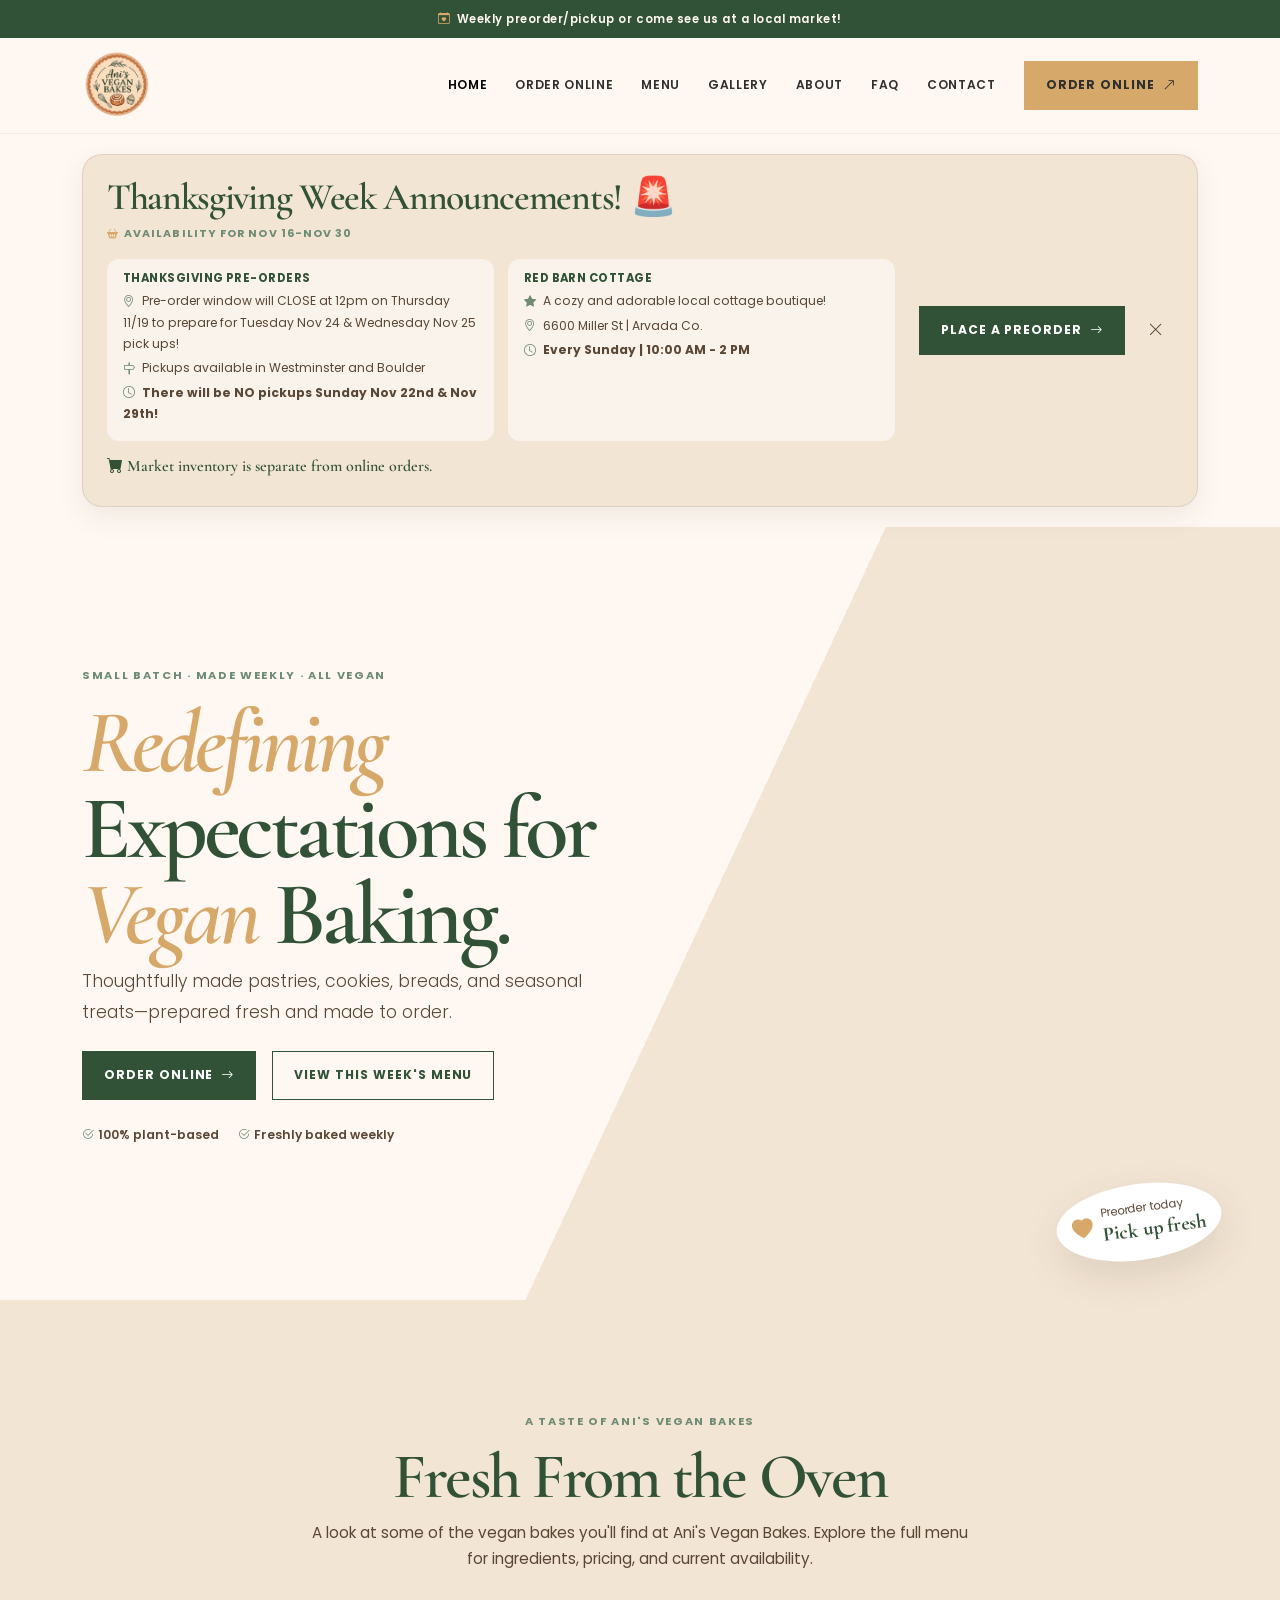
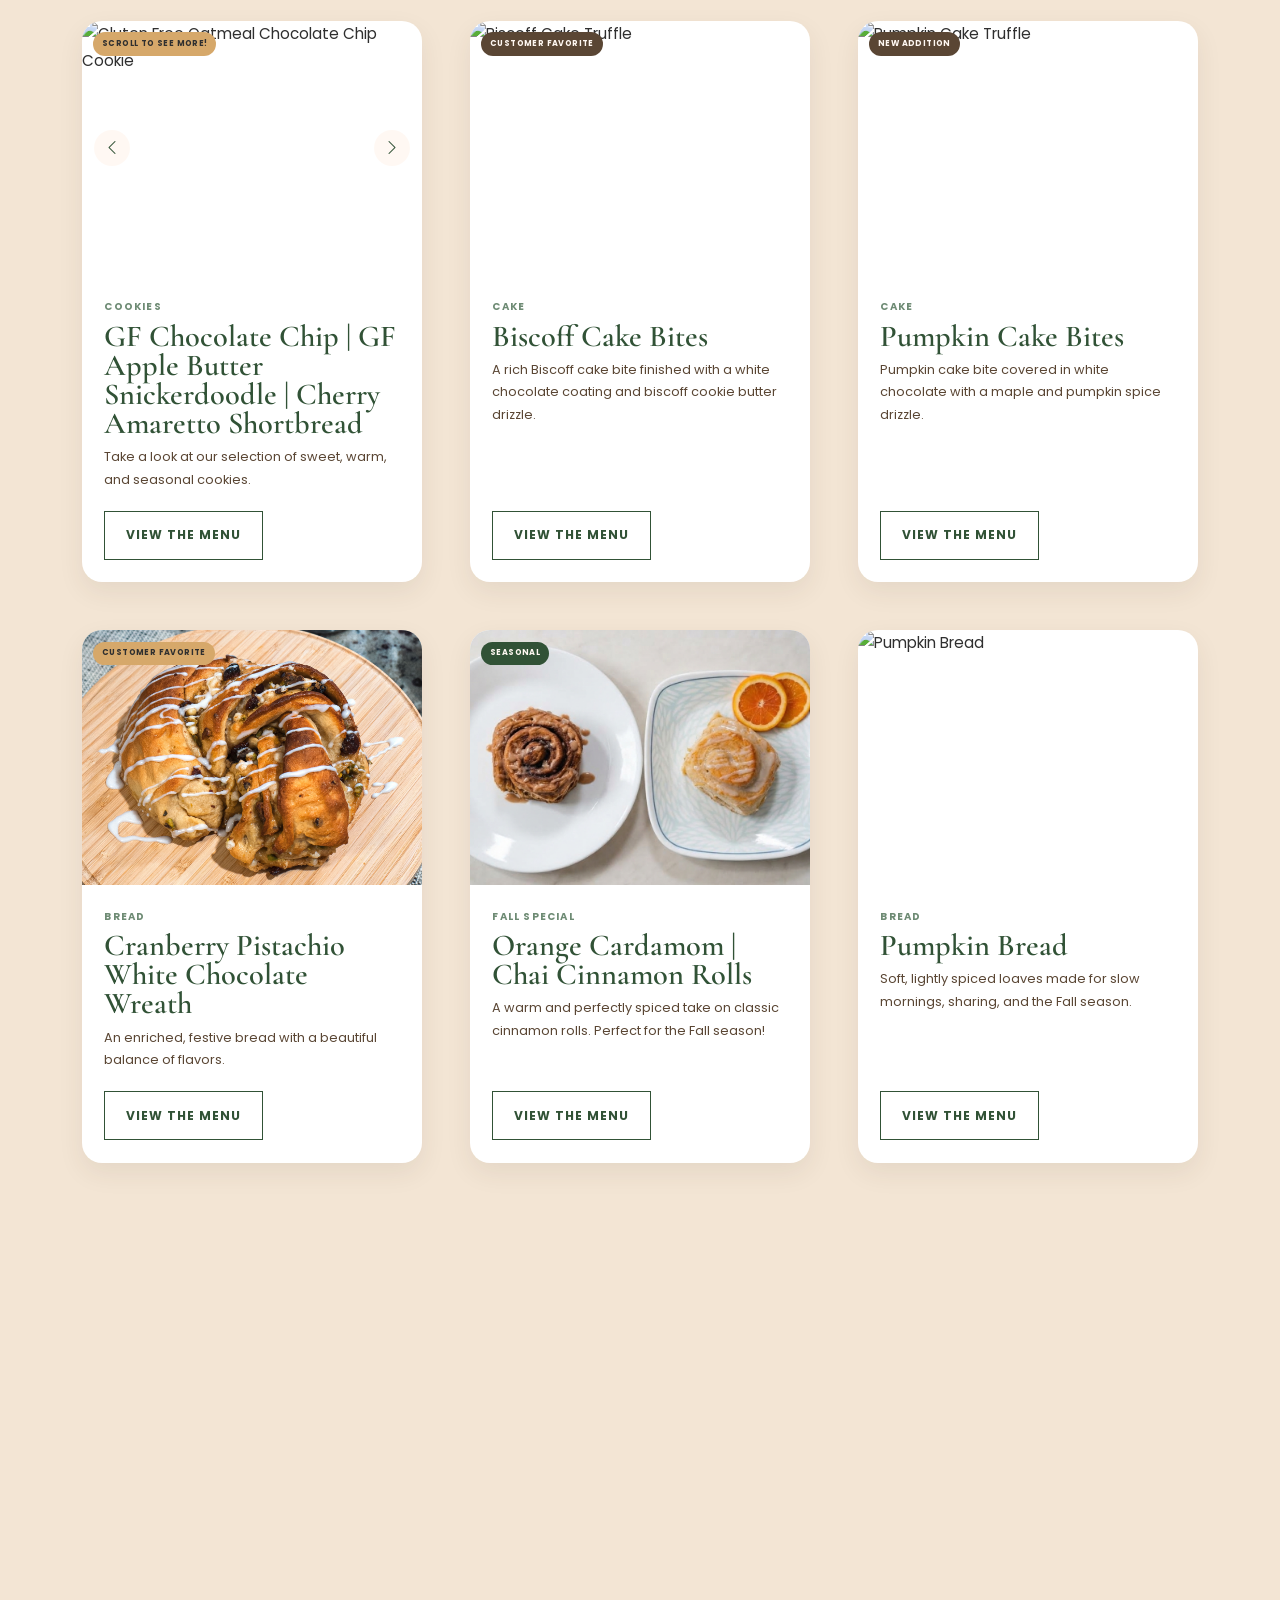
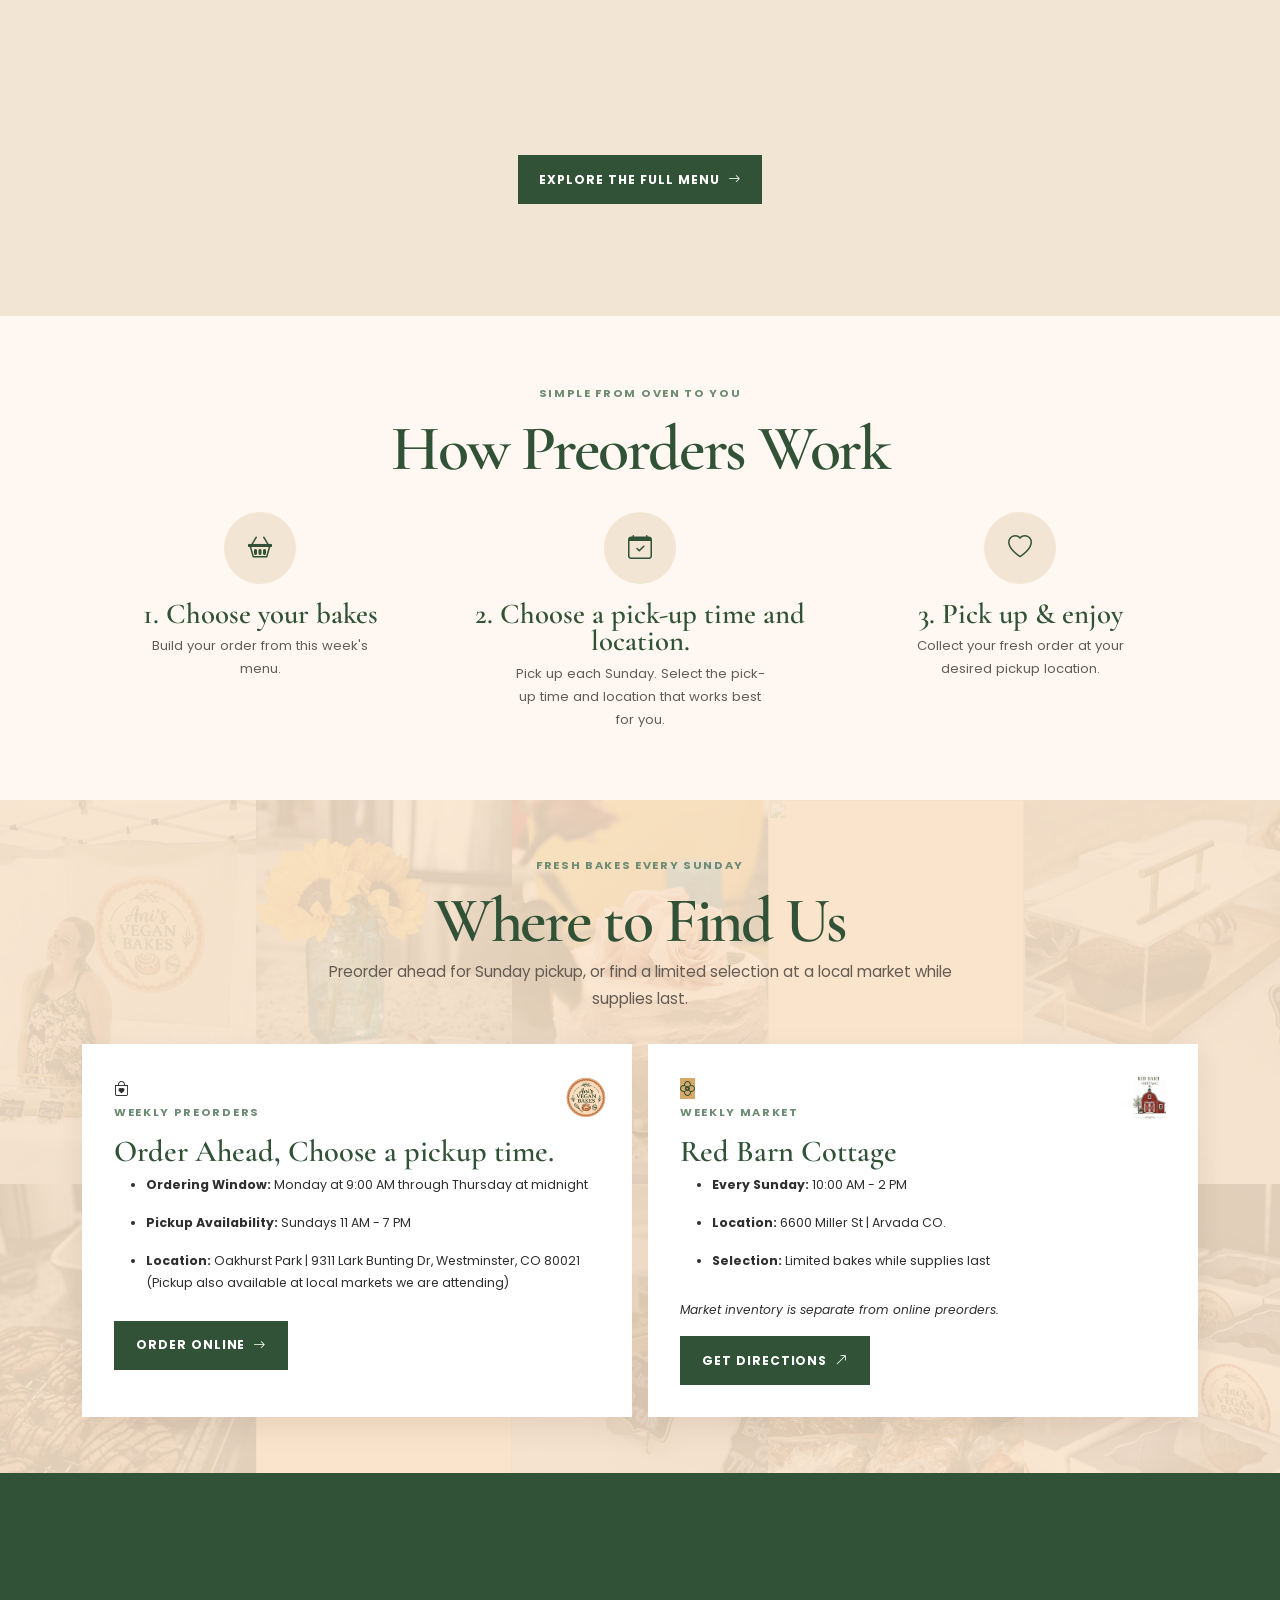
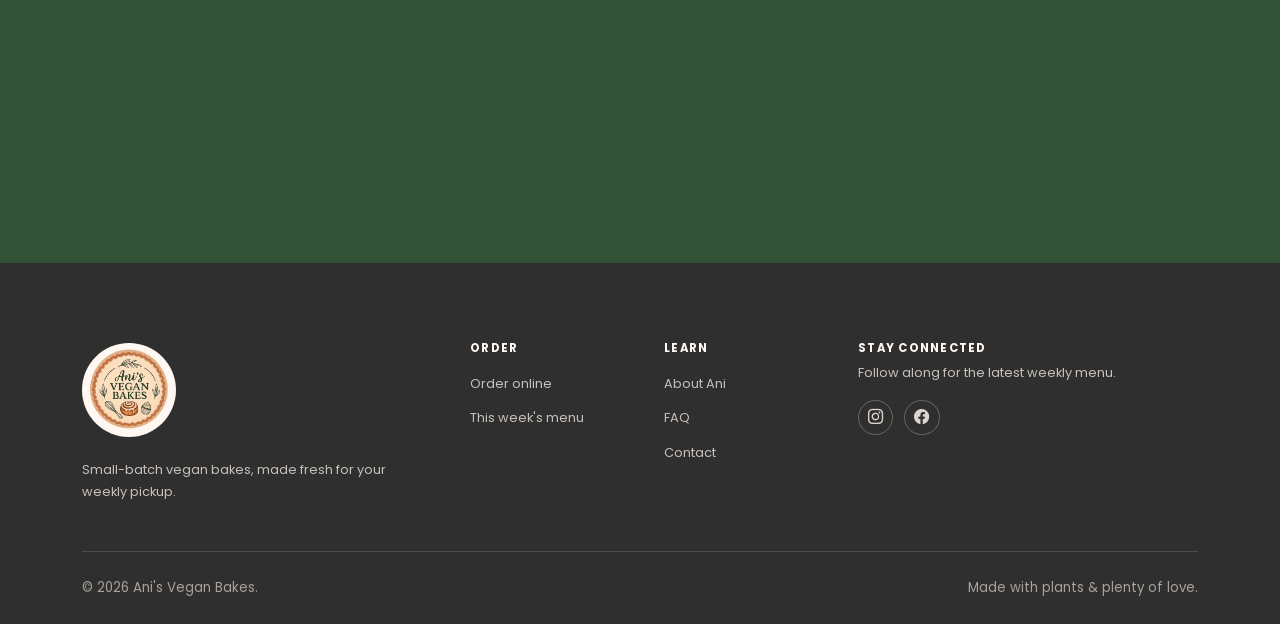
==== commit 7e3b32e4: "added market announcement on index page." ====
--- a/index.html
+++ b/index.html
@@ -74,37 +74,37 @@
       </header>
 
       <!-- Temporary farmers market announcement: remove after August 16, 2026 -->
-      <!-- <section class="market-announcement" data-market-announcement aria-labelledby="market-announcement-title">
+      <section class="market-announcement" data-market-announcement aria-labelledby="market-announcement-title">
         <div class="container">
           <div class="market-announcement__card">
 
             <div class="market-announcement__content">
               
               <h2 id="market-announcement-title" class="market-announcement__title">
-                Upcoming Market Lineup! 🚨
+                Thanksgiving Week Announcements! 🚨
               </h2>
 
-              <p class="market-announcement__eyebrow"><i class="bi bi-basket2-fill" aria-hidden="true"></i>Availability for November 6-November 9</p>
+              <p class="market-announcement__eyebrow"><i class="bi bi-basket2-fill" aria-hidden="true"></i>Availability for Nov 16-Nov 30</p>
 
               <div class="market-announcement__locations">
 
                 <div class="market-announcement__location">
-                  <h3>Online Pre-orders</h3>
+                  <h3>Thanksgiving Pre-orders</h3>
                   <p>
                     <i class="bi bi-geo-alt" aria-hidden="true"></i>
-                    Pre-order window will CLOSE at 12pm on Thursday 10/29 to prepare for Friday pickups!
+                    Pre-order window will CLOSE at 12pm on Thursday 11/19 to prepare for Tuesday Nov 24 & Wednesday Nov 25 pick ups!
                   </p>
                   <p>
                     <i class="bi bi-signpost" aria-hidden="true"></i>
-                    Pickups available at Oakhurst Park and Red Barn Cottage
+                    Pickups available in Westminster and Boulder
                   </p>
                   <p>
                     <i class="bi bi-clock" aria-hidden="true"></i>
-                    <strong>There will be NO pickups this Sunday November 1st!</strong>
-                  </p>
-                </div>
-
-                <div class="market-announcement__location">
+                    <strong>There will be NO pickups Sunday Nov 22nd & Nov 29th!</strong>
+                  </p>
+                </div>
+
+                <!-- <div class="market-announcement__location">
                   <h3>Floral + Fauna Vegan Market</h3>
                   <p>
                     <i class="bi bi-geo-alt" aria-hidden="true"></i>
@@ -150,7 +150,7 @@
                     <i class="bi bi-clock" aria-hidden="true"></i>
                     <strong>Every Sunday| 10:00 PM - Close</strong>
                   </p>
-                </div>
+                </div> -->
 
                 <div class="market-announcement__location">
                   <h3>Red Barn Cottage</h3>
@@ -193,7 +193,7 @@
 
           </div>
         </div>
-      </section> -->
+      </section>
 
       <main id="main-content">
 
@@ -416,7 +416,7 @@
                 </div>
               </article>
 
-              <article class="col-md-6 col-lg-4 reveal">
+              <!-- <article class="col-md-6 col-lg-4 reveal">
                 <div class="home-bake-card">
                   <div class="home-bake-image">
                     <span class="product-badge badge-available">Seasonal Special!</span>
@@ -433,7 +433,7 @@
                     </a>
                   </div>
                 </div>
-              </article>
+              </article> -->
 
               <article class="col-md-6 col-lg-4 reveal reveal-delay-1">
                 <div class="home-bake-card">
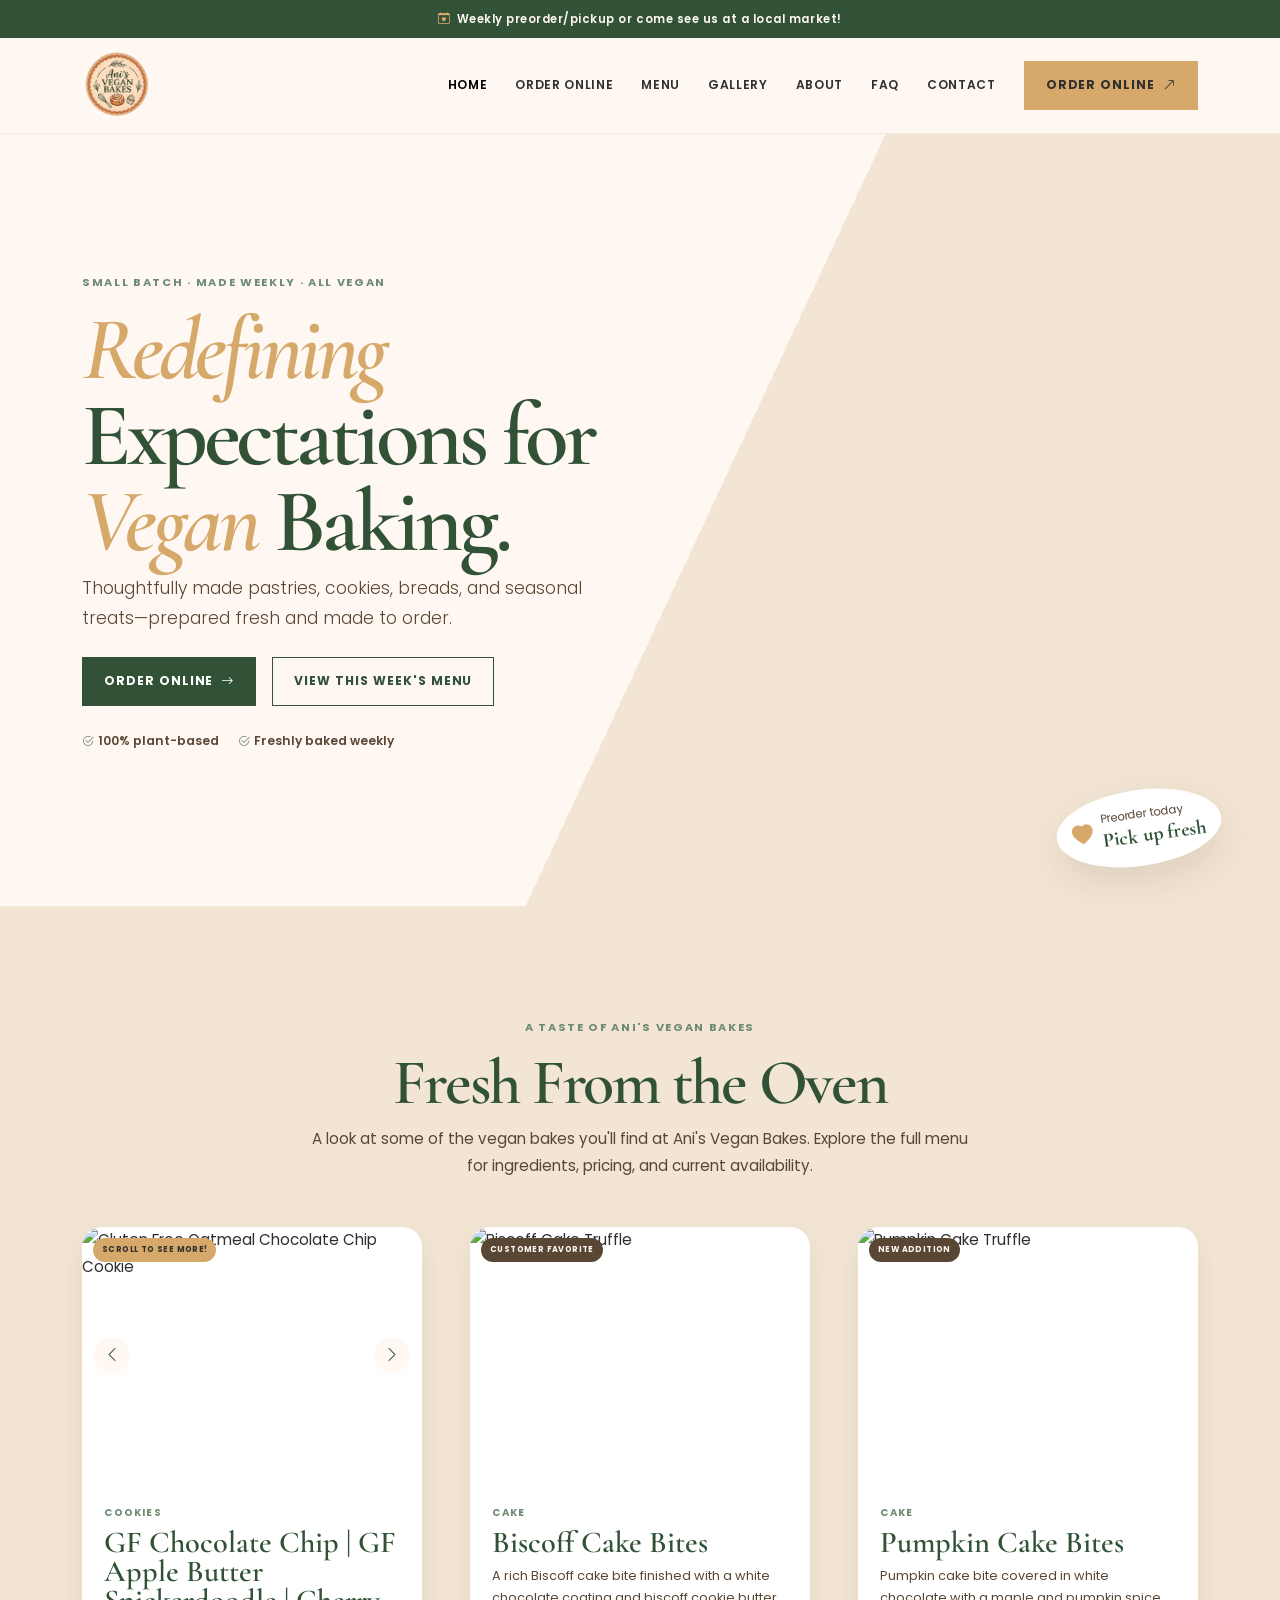
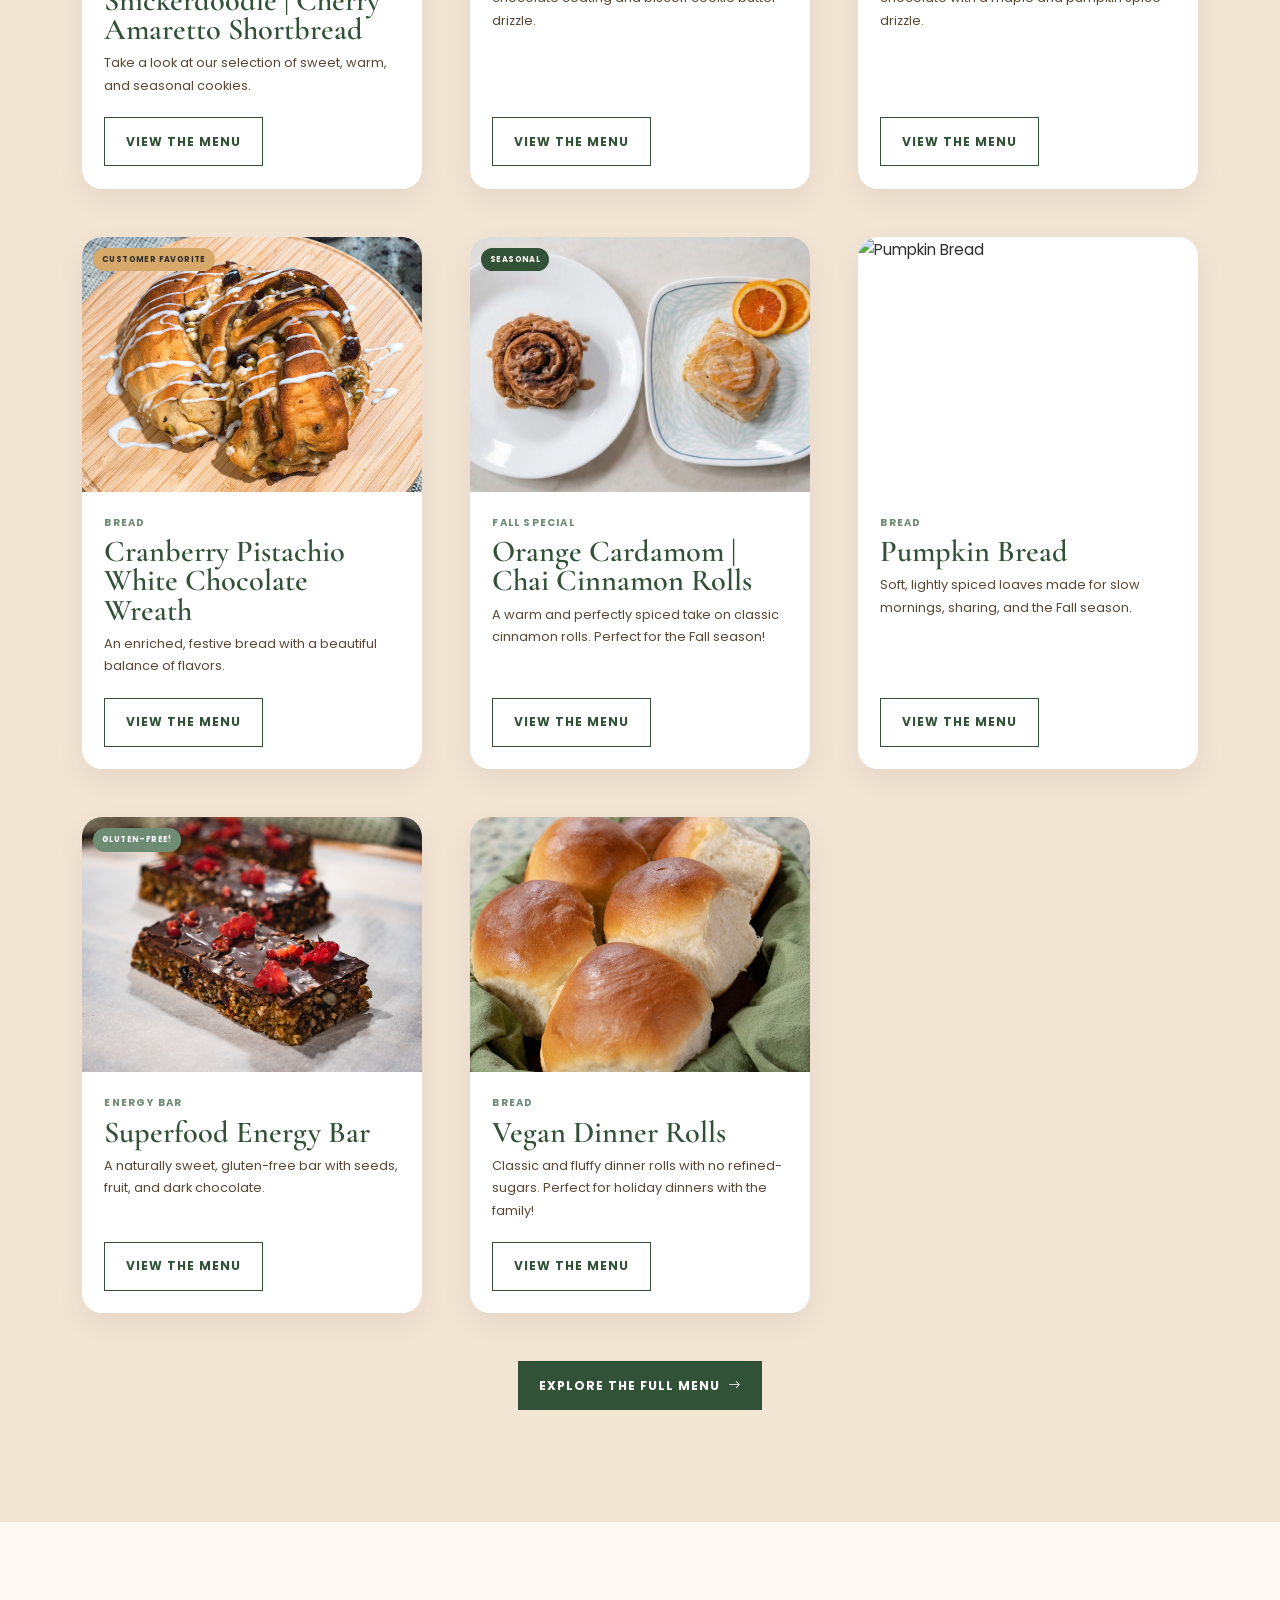
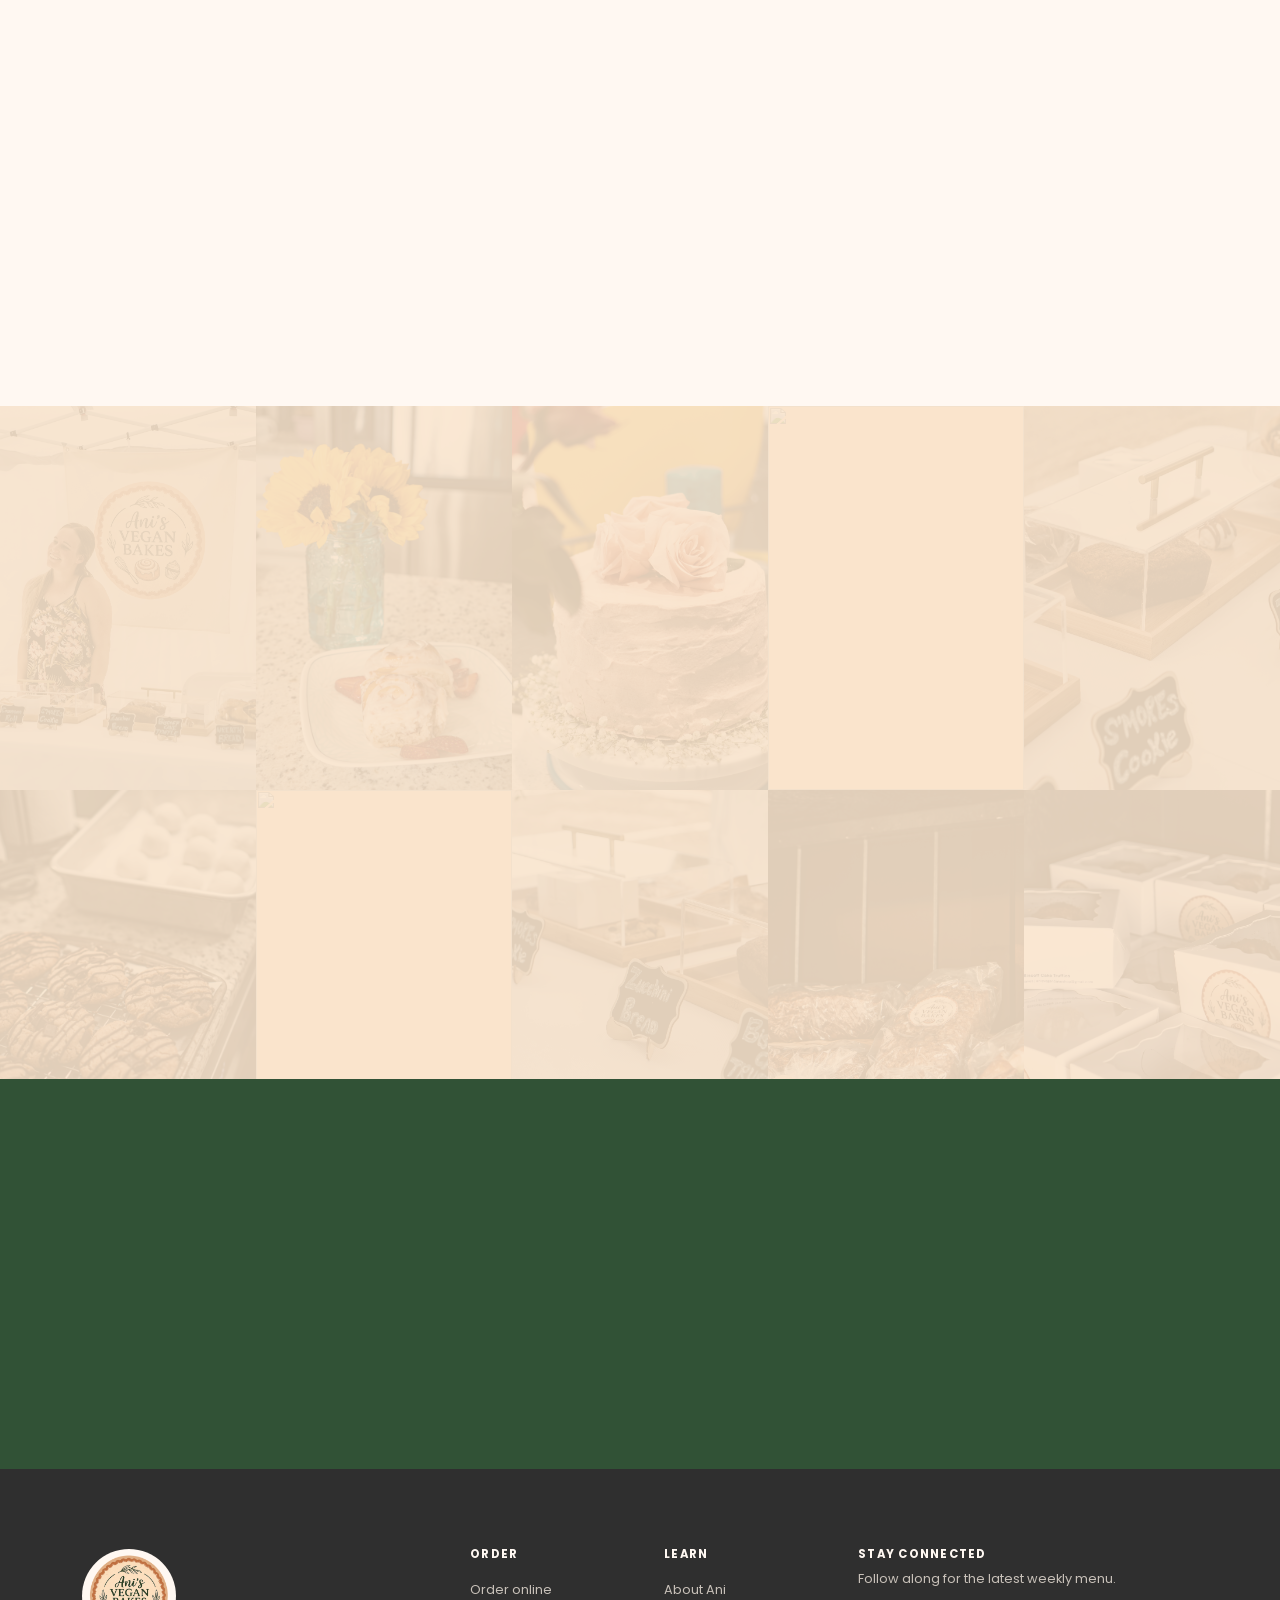
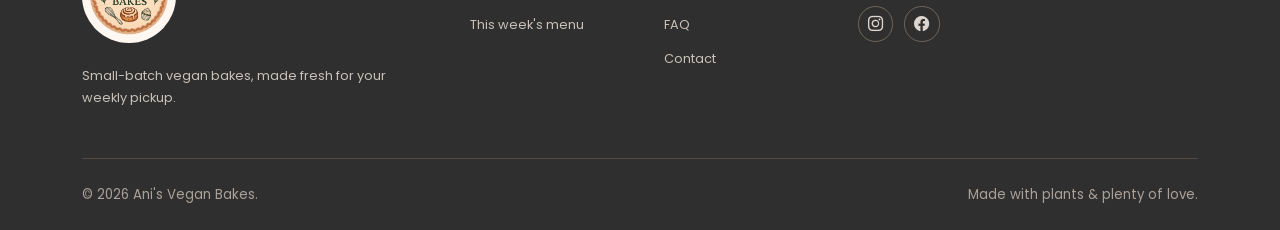
==== commit 7de76e7b: "removed thanksgiving popup, changed red barn cottage to pickup only" ====
--- a/index.html
+++ b/index.html
@@ -74,7 +74,7 @@
       </header>
 
       <!-- Temporary farmers market announcement: remove after August 16, 2026 -->
-      <section class="market-announcement" data-market-announcement aria-labelledby="market-announcement-title">
+      <!-- <section class="market-announcement" data-market-announcement aria-labelledby="market-announcement-title">
         <div class="container">
           <div class="market-announcement__card">
 
@@ -102,7 +102,7 @@
                     <i class="bi bi-clock" aria-hidden="true"></i>
                     <strong>There will be NO pickups Sunday Nov 22nd & Nov 29th!</strong>
                   </p>
-                </div>
+                </div> -->
 
                 <!-- <div class="market-announcement__location">
                   <h3>Floral + Fauna Vegan Market</h3>
@@ -152,7 +152,7 @@
                   </p>
                 </div> -->
 
-                <div class="market-announcement__location">
+                <!-- <div class="market-announcement__location">
                   <h3>Red Barn Cottage</h3>
                   <p>
                     <i class="bi bi-star-fill" aria-hidden="true"></i>
@@ -195,7 +195,7 @@
         </div>
       </section>
 
-      <main id="main-content">
+      <main id="main-content"> -->
 
         <!-- Conversion hero -->
         <section class="order-hero" aria-labelledby="hero-title">
@@ -884,7 +884,7 @@
                     </li>
 
                     <li>
-                      <strong>Selection:</strong> Limited bakes while supplies last
+                      <strong>Availability:</strong> Choose as a pickup location for online orders.
                     </li>
                   </ul>
 
